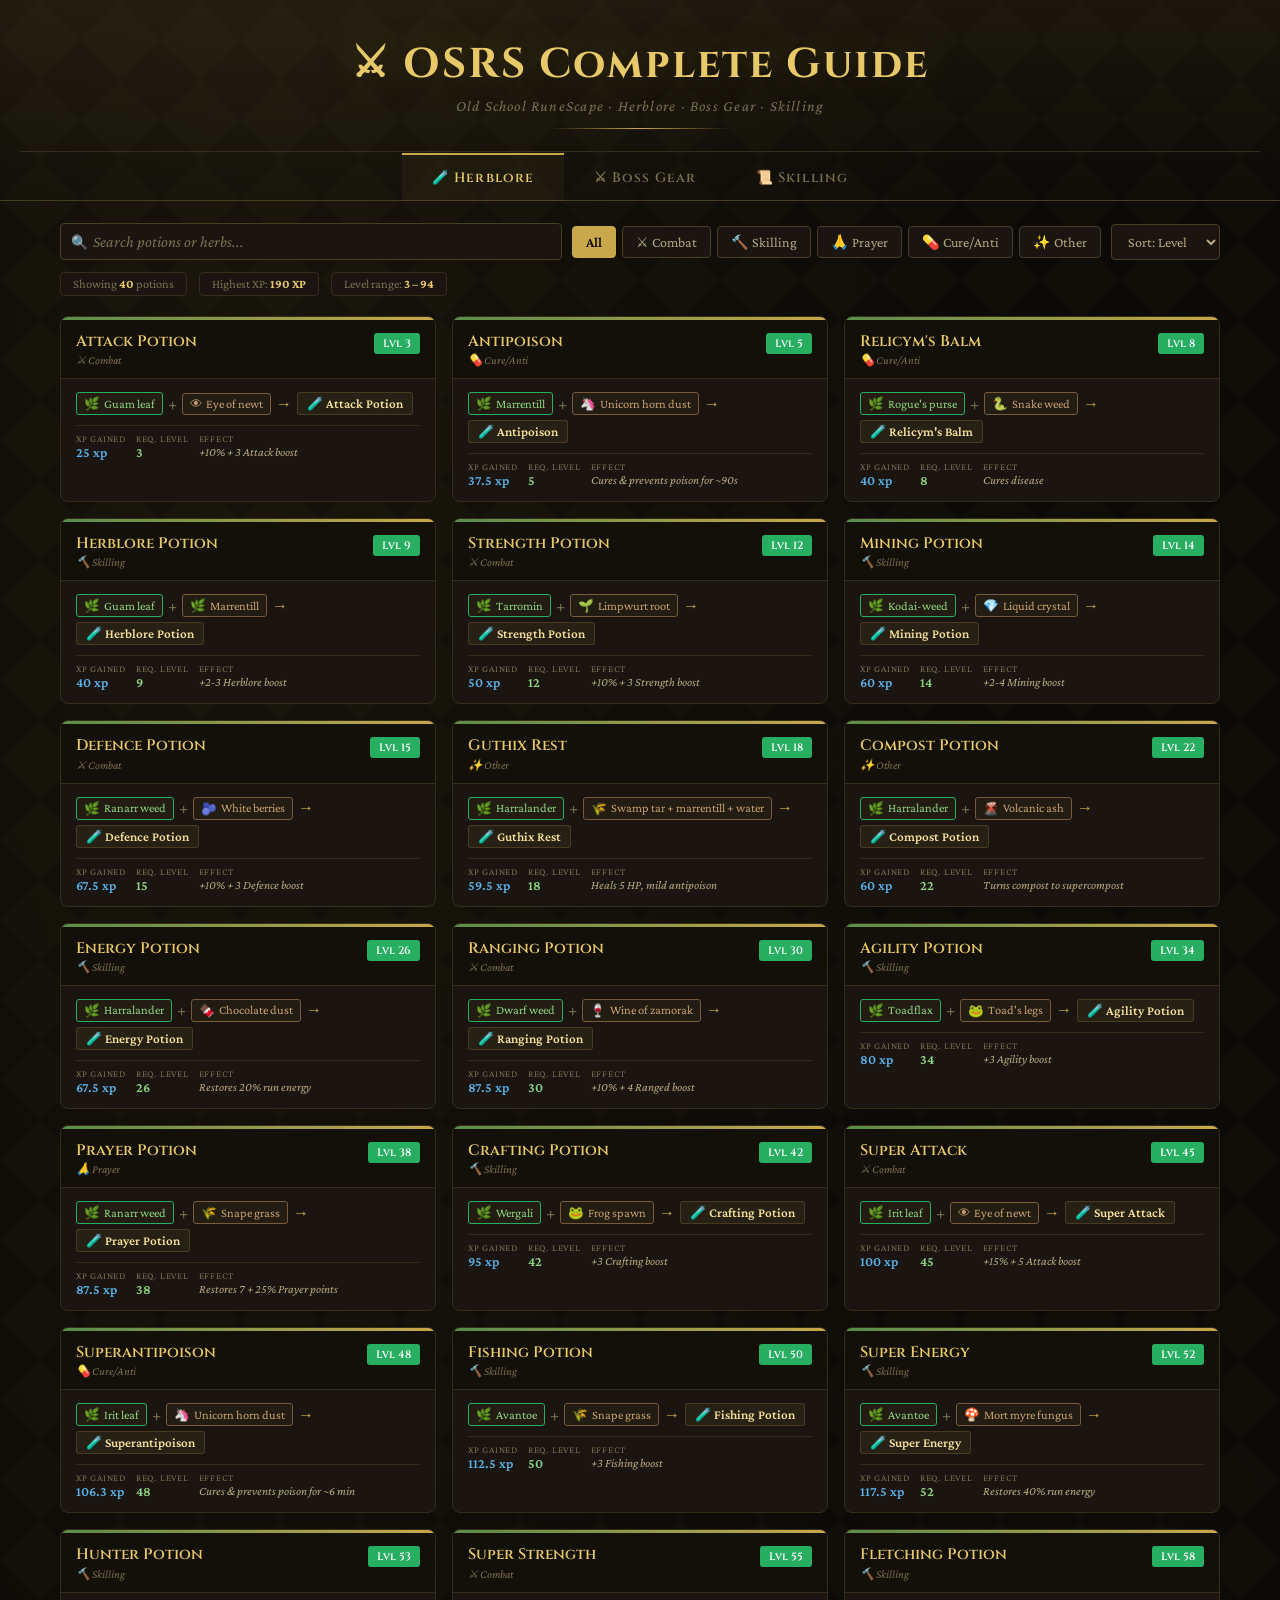
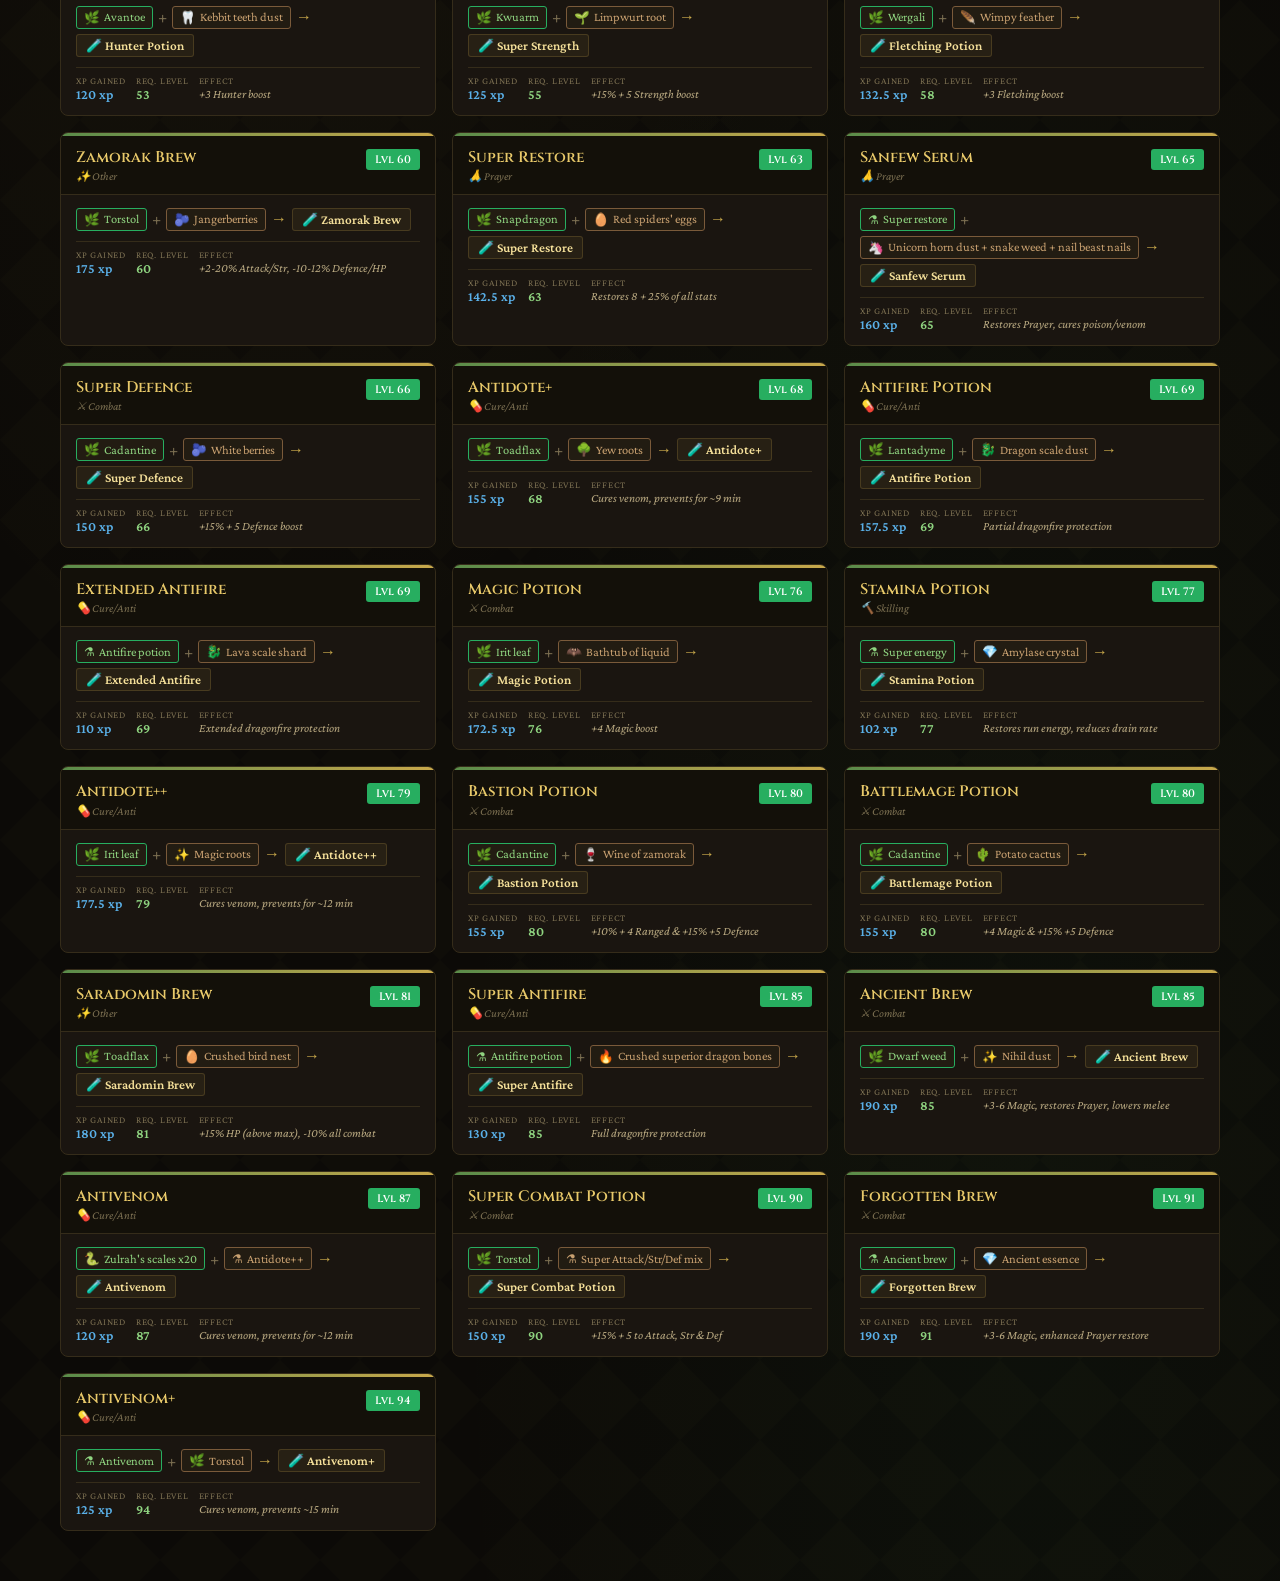
==== index.html @ 9acb6260 "Rename osrs-complete-guide.html to index.html" ====
<!DOCTYPE html>
<html lang="en">
<head>
<meta charset="UTF-8">
<meta name="viewport" content="width=device-width, initial-scale=1.0">
<title>OSRS Complete Guide</title>
<link href="https://fonts.googleapis.com/css2?family=Cinzel:wght@400;600;700&family=Crimson+Pro:ital,wght@0,300;0,400;0,600;1,400&display=swap" rel="stylesheet">
<style>
* { margin: 0; padding: 0; box-sizing: border-box; }

:root {
  --bg: #0c0a07;
  --bg2: #131009;
  --surface: #1a1510;
  --surface2: #221c12;
  --border: #352c1a;
  --border2: #4a3e22;
  --gold: #c8a84b;
  --gold2: #e8c96a;
  --gold3: #f5e09a;
  --text: #e8dfc8;
  --text2: #b8a880;
  --text3: #7a6e50;
  --green: #27ae60;
  --green2: #50d080;
  --green3: #8fd480;
  --blue: #2980b9;
  --blue2: #5ab0e8;
  --orange: #e67e22;
  --orange2: #f0a050;
  --red: #c0392b;
  --red2: #e05040;
  --purple: #8e44ad;
  --purple2: #b070d0;
  --teal: #1abc9c;
  --teal2: #4ae0b8;
  --prayer: #f39c12;
  --prayer2: #f8c84a;
  --melee: #c0392b;
  --melee2: #e05040;
  --range: #27ae60;
  --range2: #50d080;
  --magic: #2980b9;
  --magic2: #5ab0e8;
  --herb-color: #5a8c4a;
  --secondary-color: #7a5a3a;
}

body {
  background: var(--bg);
  color: var(--text);
  font-family: 'Crimson Pro', Georgia, serif;
  min-height: 100vh;
  background-image:
    radial-gradient(ellipse at 20% 10%, rgba(200,168,75,0.06) 0%, transparent 50%),
    radial-gradient(ellipse at 80% 90%, rgba(39,174,96,0.04) 0%, transparent 40%),
    url("data:image/svg+xml,%3Csvg width='80' height='80' viewBox='0 0 80 80' xmlns='http://www.w3.org/2000/svg'%3E%3Cg fill='%23c8a84b' fill-opacity='0.015'%3E%3Cpath d='M40 0L0 40 40 80 80 40z'/%3E%3C/g%3E%3C/svg%3E");
}

/* ── HEADER ── */
.site-header {
  text-align: center;
  padding: 36px 20px 0;
  background: linear-gradient(180deg, rgba(200,168,75,0.08) 0%, transparent 100%);
  border-bottom: 1px solid var(--border2);
}

.site-title {
  font-family: 'Cinzel', serif;
  font-size: 2.6rem;
  font-weight: 700;
  color: var(--gold2);
  letter-spacing: 0.05em;
  text-shadow: 0 0 40px rgba(200,168,75,0.25);
}

.site-sub {
  font-style: italic;
  color: var(--text3);
  font-size: 0.95rem;
  margin-top: 5px;
  letter-spacing: 0.08em;
}

.site-rule {
  width: 180px;
  height: 1px;
  background: linear-gradient(90deg, transparent, var(--gold), transparent);
  margin: 14px auto 0;
}

/* ── TABS ── */
.tab-bar {
  display: flex;
  justify-content: center;
  gap: 0;
  margin-top: 22px;
  border-top: 1px solid var(--border);
}

.tab-btn {
  padding: 14px 30px;
  border: none;
  background: transparent;
  color: var(--text3);
  font-family: 'Cinzel', serif;
  font-size: 0.85rem;
  font-weight: 600;
  letter-spacing: 0.08em;
  cursor: pointer;
  transition: all 0.2s;
  border-top: 2px solid transparent;
  position: relative;
  top: 1px;
}

.tab-btn:hover { color: var(--gold2); }

.tab-btn.active {
  color: var(--gold2);
  border-top: 2px solid var(--gold);
  background: rgba(200,168,75,0.05);
}

/* ── PANELS ── */
.panel { display: none; }
.panel.active { display: block; }

/* ── SHARED CONTROLS ── */
.controls {
  max-width: 1200px;
  margin: 22px auto 0;
  padding: 0 20px;
  display: flex;
  flex-wrap: wrap;
  gap: 10px;
  align-items: center;
}

.search-wrap { flex: 1; min-width: 200px; position: relative; }
.search-icon { position: absolute; left: 11px; top: 50%; transform: translateY(-50%); color: var(--text3); font-size: 0.85rem; pointer-events: none; }

.search-input {
  width: 100%;
  background: var(--surface);
  border: 1px solid var(--border2);
  border-radius: 4px;
  color: var(--text);
  font-family: 'Crimson Pro', serif;
  font-size: 1rem;
  padding: 9px 12px 9px 32px;
  outline: none;
  transition: border-color 0.2s;
}
.search-input:focus { border-color: var(--gold); }
.search-input::placeholder { color: var(--text3); font-style: italic; }

.filter-group { display: flex; gap: 6px; flex-wrap: wrap; }

.filter-btn {
  padding: 7px 13px;
  border: 1px solid var(--border2);
  border-radius: 4px;
  background: var(--surface);
  color: var(--text2);
  font-family: 'Crimson Pro', serif;
  font-size: 0.88rem;
  cursor: pointer;
  transition: all 0.15s;
  white-space: nowrap;
}
.filter-btn:hover { border-color: var(--gold); color: var(--gold); }
.filter-btn.active { background: var(--gold); border-color: var(--gold); color: var(--bg); font-weight: 600; }

.sort-select {
  background: var(--surface);
  border: 1px solid var(--border2);
  border-radius: 4px;
  color: var(--text2);
  font-family: 'Crimson Pro', serif;
  font-size: 0.88rem;
  padding: 8px 12px;
  outline: none;
  cursor: pointer;
}
.sort-select:focus { border-color: var(--gold); }

/* ── STATS BAR ── */
.stats-bar {
  max-width: 1200px;
  margin: 12px auto 0;
  padding: 0 20px;
  display: flex;
  gap: 12px;
  flex-wrap: wrap;
}
.stat-pill {
  background: var(--surface);
  border: 1px solid var(--border);
  border-radius: 4px;
  padding: 4px 12px;
  font-size: 0.78rem;
  color: var(--text3);
}
.stat-pill strong { color: var(--gold2); }

/* ── GRID ── */
.grid {
  max-width: 1200px;
  margin: 20px auto 50px;
  padding: 0 20px;
  display: grid;
  grid-template-columns: repeat(auto-fill, minmax(320px, 1fr));
  gap: 16px;
}

.card {
  background: var(--surface);
  border: 1px solid var(--border);
  border-radius: 8px;
  overflow: hidden;
  transition: all 0.2s;
  animation: fadeUp 0.22s ease both;
}
.card:hover { border-color: var(--border2); transform: translateY(-3px); box-shadow: 0 10px 30px rgba(0,0,0,0.5); }

@keyframes fadeUp {
  from { opacity: 0; transform: translateY(10px); }
  to { opacity: 1; transform: translateY(0); }
}

.card-header {
  display: flex;
  justify-content: space-between;
  align-items: flex-start;
  padding: 13px 15px 11px;
  border-bottom: 1px solid var(--border);
  background: var(--bg2);
  gap: 10px;
}

.card-icon { font-size: 1.8rem; flex-shrink: 0; }
.card-title-wrap { flex: 1; }
.card-name {
  font-family: 'Cinzel', serif;
  font-size: 0.95rem;
  font-weight: 600;
  color: var(--gold2);
  line-height: 1.2;
}
.card-sub { font-size: 0.72rem; color: var(--text3); font-style: italic; margin-top: 2px; }
.card-body { padding: 13px 15px; display: flex; flex-direction: column; gap: 10px; }

.tips-section {
  background: rgba(200,168,75,0.05);
  border: 1px solid rgba(200,168,75,0.12);
  border-radius: 4px;
  padding: 9px 11px;
}
.tips-label { font-size: 0.6rem; color: var(--gold); text-transform: uppercase; letter-spacing: 0.1em; margin-bottom: 4px; }
.tips-text { font-size: 0.77rem; color: var(--text2); line-height: 1.55; font-style: italic; }

.no-results {
  grid-column: 1/-1;
  text-align: center;
  padding: 60px;
  color: var(--text3);
  font-style: italic;
  font-size: 1.1rem;
}

/* ── HERBLORE SPECIFIC ── */
.card-accent-top {
  height: 3px;
  background: linear-gradient(90deg, var(--herb-color), var(--gold));
}
.ingredients { display: flex; flex-wrap: wrap; gap: 5px; align-items: center; }
.ingredient {
  display: flex;
  align-items: center;
  gap: 4px;
  background: var(--surface2);
  border: 1px solid var(--border);
  border-radius: 3px;
  padding: 3px 7px;
  font-size: 0.78rem;
  color: var(--text2);
}
.ingredient.herb { border-color: var(--green); color: var(--green3); }
.ingredient.secondary { border-color: var(--secondary-color); color: #c8a070; }
.plus { color: var(--text3); font-size: 1.1rem; }
.arrow { color: var(--gold); font-size: 1rem; }
.result {
  display: flex;
  align-items: center;
  gap: 4px;
  background: rgba(200,168,75,0.08);
  border: 1px solid rgba(200,168,75,0.2);
  border-radius: 3px;
  padding: 3px 9px;
  font-size: 0.82rem;
  color: var(--gold3);
  font-weight: 600;
}
.level-badge {
  background: var(--green);
  color: #fff;
  font-family: 'Cinzel', serif;
  font-size: 0.68rem;
  font-weight: 600;
  padding: 3px 9px;
  border-radius: 3px;
  white-space: nowrap;
  flex-shrink: 0;
}
.card-stats { display: flex; gap: 10px; flex-wrap: wrap; padding-top: 7px; border-top: 1px solid var(--border); }
.stat { display: flex; flex-direction: column; gap: 1px; }
.stat-label { font-size: 0.6rem; color: var(--text3); text-transform: uppercase; letter-spacing: 0.08em; }
.stat-value { font-size: 0.86rem; font-weight: 600; }
.stat-value.xp { color: var(--blue2); }
.stat-value.level { color: var(--green3); }
.stat-value.effect { color: var(--text2); font-size: 0.76rem; font-weight: 400; font-style: italic; }

/* ── BOSS SPECIFIC ── */
.card-accent { height: 3px; }
.accent-melee { background: linear-gradient(90deg, var(--melee), var(--melee2)); }
.accent-range  { background: linear-gradient(90deg, var(--range), var(--range2)); }
.accent-magic  { background: linear-gradient(90deg, var(--magic), var(--magic2)); }
.accent-multi  { background: linear-gradient(90deg, var(--melee), var(--range), var(--magic)); }

.diff-badge {
  font-family: 'Cinzel', serif;
  font-size: 0.6rem;
  font-weight: 600;
  padding: 3px 7px;
  border-radius: 3px;
  white-space: nowrap;
  flex-shrink: 0;
  letter-spacing: 0.04em;
}
.diff-easy     { background: rgba(39,174,96,0.2);   color: var(--range2);   border: 1px solid rgba(39,174,96,0.3); }
.diff-medium   { background: rgba(243,156,18,0.2);  color: var(--prayer2);  border: 1px solid rgba(243,156,18,0.3); }
.diff-hard     { background: rgba(192,57,43,0.2);   color: var(--melee2);   border: 1px solid rgba(192,57,43,0.3); }
.diff-endgame  { background: rgba(155,89,182,0.2);  color: #c39bd3;         border: 1px solid rgba(155,89,182,0.3); }

.style-row { display: flex; gap: 5px; flex-wrap: wrap; }
.style-tag {
  font-size: 0.67rem;
  padding: 2px 7px;
  border-radius: 3px;
  font-weight: 600;
  letter-spacing: 0.04em;
  border: 1px solid;
}
.tag-melee  { background: rgba(192,57,43,0.15);  color: var(--melee2);  border-color: rgba(192,57,43,0.25); }
.tag-range  { background: rgba(39,174,96,0.15);  color: var(--range2);  border-color: rgba(39,174,96,0.25); }
.tag-magic  { background: rgba(41,128,185,0.15); color: var(--magic2);  border-color: rgba(41,128,185,0.25); }
.tag-prayer { background: rgba(243,156,18,0.15); color: var(--prayer2); border-color: rgba(243,156,18,0.25); }

.info-row { display: flex; gap: 7px; flex-wrap: wrap; }
.info-chip {
  font-size: 0.72rem;
  padding: 3px 9px;
  background: var(--surface2);
  border: 1px solid var(--border);
  border-radius: 3px;
  color: var(--text2);
}
.info-chip span { color: var(--gold2); font-weight: 600; }

.gear-section { display: flex; flex-direction: column; gap: 5px; }
.gear-label { font-size: 0.6rem; color: var(--text3); text-transform: uppercase; letter-spacing: 0.12em; padding-bottom: 4px; border-bottom: 1px solid var(--border); }
.tier-header { font-size: 0.64rem; color: var(--text3); font-style: italic; margin-top: 4px; }
.gear-list { display: flex; flex-wrap: wrap; gap: 4px; margin-top: 2px; }
.gear-item {
  background: var(--surface2);
  border: 1px solid var(--border);
  border-radius: 3px;
  padding: 2px 7px;
  font-size: 0.73rem;
  color: var(--text2);
  white-space: nowrap;
}
.gear-item.bis    { border-color: var(--gold);  color: var(--gold3); }
.gear-item.special { border-color: var(--melee); color: var(--melee2); }

/* ── SKILLING SPECIFIC ── */
.accent-combat    { background: linear-gradient(90deg, #c0392b, #e05040); }
.accent-gathering { background: linear-gradient(90deg, #27ae60, #50d080); }
.accent-artisan   { background: linear-gradient(90deg, #e67e22, #f0a050); }
.accent-support   { background: linear-gradient(90deg, #2980b9, #5ab0e8); }

.max-xp-badge {
  font-family: 'Cinzel', serif;
  font-size: 0.6rem;
  font-weight: 600;
  padding: 3px 7px;
  border-radius: 3px;
  white-space: nowrap;
  flex-shrink: 0;
  background: rgba(41,128,185,0.2);
  color: var(--blue2);
  border: 1px solid rgba(41,128,185,0.3);
}

.tag {
  font-size: 0.66rem;
  padding: 2px 7px;
  border-radius: 3px;
  font-weight: 600;
  letter-spacing: 0.04em;
  border: 1px solid;
}
.tag-row { display: flex; gap: 5px; flex-wrap: wrap; }
.tag-profit   { background: rgba(39,174,96,0.15);  color: var(--green2);   border-color: rgba(39,174,96,0.3); }
.tag-afk      { background: rgba(90,176,232,0.15); color: var(--blue2);    border-color: rgba(90,176,232,0.3); }
.tag-fast     { background: rgba(230,126,34,0.15); color: var(--orange2);  border-color: rgba(230,126,34,0.3); }
.tag-expensive{ background: rgba(192,57,43,0.15);  color: var(--red2);     border-color: rgba(192,57,43,0.3); }
.tag-f2p      { background: rgba(200,168,75,0.15); color: var(--gold2);    border-color: rgba(200,168,75,0.3); }
.tag-tick     { background: rgba(26,188,156,0.15); color: var(--teal2);    border-color: rgba(26,188,156,0.3); }

.methods-label { font-size: 0.6rem; color: var(--text3); text-transform: uppercase; letter-spacing: 0.12em; padding-bottom: 4px; border-bottom: 1px solid var(--border); margin-bottom: 2px; }

.method-row {
  padding: 7px 9px;
  background: var(--surface2);
  border: 1px solid var(--border);
  border-radius: 4px;
  margin-top: 4px;
}
.method-top { display: flex; justify-content: space-between; align-items: center; gap: 6px; margin-bottom: 3px; }
.method-name { font-size: 0.82rem; font-weight: 600; color: var(--text); flex: 1; }
.method-xp {
  font-size: 0.7rem;
  color: var(--blue2);
  font-weight: 600;
  background: rgba(41,128,185,0.1);
  border: 1px solid rgba(41,128,185,0.2);
  border-radius: 3px;
  padding: 1px 5px;
  white-space: nowrap;
}
.method-level {
  font-size: 0.67rem;
  color: var(--green2);
  background: rgba(39,174,96,0.1);
  border: 1px solid rgba(39,174,96,0.2);
  border-radius: 3px;
  padding: 1px 5px;
  white-space: nowrap;
  font-weight: 600;
}
.method-desc { font-size: 0.74rem; color: var(--text2); font-style: italic; line-height: 1.45; }

.req-list { display: flex; flex-wrap: wrap; gap: 4px; }
.req-item {
  background: var(--surface2);
  border: 1px solid var(--border);
  border-radius: 3px;
  padding: 2px 7px;
  font-size: 0.72rem;
  color: var(--text2);
}

/* ── SCROLLBAR ── */
::-webkit-scrollbar { width: 6px; }
::-webkit-scrollbar-track { background: var(--bg); }
::-webkit-scrollbar-thumb { background: var(--border2); border-radius: 3px; }
</style>
</head>
<body>

<!-- SITE HEADER -->
<div class="site-header">
  <div class="site-title">⚔ OSRS Complete Guide</div>
  <div class="site-sub">Old School RuneScape · Herblore · Boss Gear · Skilling</div>
  <div class="site-rule"></div>

  <!-- TABS -->
  <div class="tab-bar">
    <button class="tab-btn active" onclick="switchTab('herblore',this)">🧪 Herblore</button>
    <button class="tab-btn" onclick="switchTab('bosses',this)">⚔ Boss Gear</button>
    <button class="tab-btn" onclick="switchTab('skilling',this)">📜 Skilling</button>
  </div>
</div>

<!-- ═══════════════════════════════════════════════
     HERBLORE PANEL
═══════════════════════════════════════════════ -->
<div id="panel-herblore" class="panel active">
  <div class="controls">
    <div class="search-wrap">
      <span class="search-icon">🔍</span>
      <input class="search-input" id="h-search" placeholder="Search potions or herbs..." oninput="renderHerblore()">
    </div>
    <div class="filter-group" id="h-filters">
      <button class="filter-btn active" onclick="hSetFilter('all',this)">All</button>
      <button class="filter-btn" onclick="hSetFilter('combat',this)">⚔ Combat</button>
      <button class="filter-btn" onclick="hSetFilter('skilling',this)">🔨 Skilling</button>
      <button class="filter-btn" onclick="hSetFilter('prayer',this)">🙏 Prayer</button>
      <button class="filter-btn" onclick="hSetFilter('cure',this)">💊 Cure/Anti</button>
      <button class="filter-btn" onclick="hSetFilter('other',this)">✨ Other</button>
    </div>
    <select class="sort-select" id="h-sort" onchange="renderHerblore()">
      <option value="level">Sort: Level</option>
      <option value="xp">Sort: XP</option>
      <option value="name">Sort: Name</option>
    </select>
  </div>
  <div class="stats-bar">
    <div class="stat-pill">Showing <strong id="h-count">0</strong> potions</div>
    <div class="stat-pill">Highest XP: <strong id="h-maxXp">-</strong></div>
    <div class="stat-pill">Level range: <strong id="h-range">-</strong></div>
  </div>
  <div class="grid" id="h-grid"></div>
</div>

<!-- ═══════════════════════════════════════════════
     BOSS GEAR PANEL
═══════════════════════════════════════════════ -->
<div id="panel-bosses" class="panel">
  <div class="controls">
    <div class="search-wrap">
      <span class="search-icon">🔍</span>
      <input class="search-input" id="b-search" placeholder="Search boss, gear, or location..." oninput="renderBosses()">
    </div>
    <div class="filter-group">
      <button class="filter-btn active" onclick="bSetFilter('all',this)">All</button>
      <button class="filter-btn" onclick="bSetFilter('easy',this)">🟢 Beginner</button>
      <button class="filter-btn" onclick="bSetFilter('medium',this)">🟡 Mid-Game</button>
      <button class="filter-btn" onclick="bSetFilter('hard',this)">🔴 Hard</button>
      <button class="filter-btn" onclick="bSetFilter('endgame',this)">💀 Endgame</button>
      <button class="filter-btn" onclick="bSetFilter('melee',this)">⚔ Melee</button>
      <button class="filter-btn" onclick="bSetFilter('range',this)">🏹 Ranged</button>
      <button class="filter-btn" onclick="bSetFilter('magic',this)">🔮 Magic</button>
      <button class="filter-btn" onclick="bSetFilter('money',this)">💰 Money</button>
    </div>
  </div>
  <div class="stats-bar">
    <div class="stat-pill">Showing <strong id="b-count">0</strong> bosses</div>
  </div>
  <div class="grid" id="b-grid"></div>
</div>

<!-- ═══════════════════════════════════════════════
     SKILLING PANEL
═══════════════════════════════════════════════ -->
<div id="panel-skilling" class="panel">
  <div class="controls">
    <div class="search-wrap">
      <span class="search-icon">🔍</span>
      <input class="search-input" id="s-search" placeholder="Search skill, method, or item..." oninput="renderSkilling()">
    </div>
    <div class="filter-group">
      <button class="filter-btn active" onclick="sSetFilter('all',this)">All</button>
      <button class="filter-btn" onclick="sSetFilter('combat',this)">⚔ Combat</button>
      <button class="filter-btn" onclick="sSetFilter('gathering',this)">⛏ Gathering</button>
      <button class="filter-btn" onclick="sSetFilter('artisan',this)">🔨 Artisan</button>
      <button class="filter-btn" onclick="sSetFilter('support',this)">✨ Support</button>
      <button class="filter-btn" onclick="sSetFilter('profit',this)">💰 Profit</button>
      <button class="filter-btn" onclick="sSetFilter('afk',this)">😴 AFK</button>
      <button class="filter-btn" onclick="sSetFilter('f2p',this)">🆓 F2P</button>
    </div>
  </div>
  <div class="stats-bar">
    <div class="stat-pill">Showing <strong id="s-count">0</strong> skills</div>
    <div class="stat-pill">23 skills · Members & F2P covered</div>
  </div>
  <div class="grid" id="s-grid"></div>
</div>

<script>
/* ═══════════════════════════
   TAB SWITCHING
═══════════════════════════ */
function switchTab(name, btn) {
  document.querySelectorAll('.panel').forEach(p => p.classList.remove('active'));
  document.querySelectorAll('.tab-btn').forEach(b => b.classList.remove('active'));
  document.getElementById('panel-' + name).classList.add('active');
  btn.classList.add('active');
}

/* ═══════════════════════════
   HERBLORE DATA + RENDER
═══════════════════════════ */
const POTIONS = [
  { name:"Attack Potion", level:3, xp:25, herb:"Guam leaf", secondary:"Eye of newt", effect:"+10% + 3 Attack boost", type:"combat", herbEmoji:"🌿", secEmoji:"👁" },
  { name:"Strength Potion", level:12, xp:50, herb:"Tarromin", secondary:"Limpwurt root", effect:"+10% + 3 Strength boost", type:"combat", herbEmoji:"🌿", secEmoji:"🌱" },
  { name:"Defence Potion", level:15, xp:67.5, herb:"Ranarr weed", secondary:"White berries", effect:"+10% + 3 Defence boost", type:"combat", herbEmoji:"🌿", secEmoji:"🫐" },
  { name:"Ranging Potion", level:30, xp:87.5, herb:"Dwarf weed", secondary:"Wine of zamorak", effect:"+10% + 4 Ranged boost", type:"combat", herbEmoji:"🌿", secEmoji:"🍷" },
  { name:"Magic Potion", level:76, xp:172.5, herb:"Irit leaf", secondary:"Bathtub of liquid", effect:"+4 Magic boost", type:"combat", herbEmoji:"🌿", secEmoji:"🦇" },
  { name:"Super Attack", level:45, xp:100, herb:"Irit leaf", secondary:"Eye of newt", effect:"+15% + 5 Attack boost", type:"combat", herbEmoji:"🌿", secEmoji:"👁" },
  { name:"Super Strength", level:55, xp:125, herb:"Kwuarm", secondary:"Limpwurt root", effect:"+15% + 5 Strength boost", type:"combat", herbEmoji:"🌿", secEmoji:"🌱" },
  { name:"Super Defence", level:66, xp:150, herb:"Cadantine", secondary:"White berries", effect:"+15% + 5 Defence boost", type:"combat", herbEmoji:"🌿", secEmoji:"🫐" },
  { name:"Super Combat Potion", level:90, xp:150, herb:"Torstol", secondary:"Super Attack/Str/Def mix", effect:"+15% + 5 to Attack, Str & Def", type:"combat", herbEmoji:"🌿", secEmoji:"⚗" },
  { name:"Bastion Potion", level:80, xp:155, herb:"Cadantine", secondary:"Wine of zamorak", effect:"+10% + 4 Ranged & +15% +5 Defence", type:"combat", herbEmoji:"🌿", secEmoji:"🍷" },
  { name:"Battlemage Potion", level:80, xp:155, herb:"Cadantine", secondary:"Potato cactus", effect:"+4 Magic & +15% +5 Defence", type:"combat", herbEmoji:"🌿", secEmoji:"🌵" },
  { name:"Prayer Potion", level:38, xp:87.5, herb:"Ranarr weed", secondary:"Snape grass", effect:"Restores 7 + 25% Prayer points", type:"prayer", herbEmoji:"🌿", secEmoji:"🌾" },
  { name:"Super Restore", level:63, xp:142.5, herb:"Snapdragon", secondary:"Red spiders' eggs", effect:"Restores 8 + 25% of all stats", type:"prayer", herbEmoji:"🌿", secEmoji:"🥚" },
  { name:"Sanfew Serum", level:65, xp:160, herb:"Super restore", secondary:"Unicorn horn dust + snake weed + nail beast nails", effect:"Restores Prayer, cures poison/venom", type:"prayer", herbEmoji:"⚗", secEmoji:"🦄" },
  { name:"Fishing Potion", level:50, xp:112.5, herb:"Avantoe", secondary:"Snape grass", effect:"+3 Fishing boost", type:"skilling", herbEmoji:"🌿", secEmoji:"🌾" },
  { name:"Hunter Potion", level:53, xp:120, herb:"Avantoe", secondary:"Kebbit teeth dust", effect:"+3 Hunter boost", type:"skilling", herbEmoji:"🌿", secEmoji:"🦷" },
  { name:"Agility Potion", level:34, xp:80, herb:"Toadflax", secondary:"Toad's legs", effect:"+3 Agility boost", type:"skilling", herbEmoji:"🌿", secEmoji:"🐸" },
  { name:"Stamina Potion", level:77, xp:102, herb:"Super energy", secondary:"Amylase crystal", effect:"Restores run energy, reduces drain rate", type:"skilling", herbEmoji:"⚗", secEmoji:"💎" },
  { name:"Super Energy", level:52, xp:117.5, herb:"Avantoe", secondary:"Mort myre fungus", effect:"Restores 40% run energy", type:"skilling", herbEmoji:"🌿", secEmoji:"🍄" },
  { name:"Energy Potion", level:26, xp:67.5, herb:"Harralander", secondary:"Chocolate dust", effect:"Restores 20% run energy", type:"skilling", herbEmoji:"🌿", secEmoji:"🍫" },
  { name:"Fletching Potion", level:58, xp:132.5, herb:"Wergali", secondary:"Wimpy feather", effect:"+3 Fletching boost", type:"skilling", herbEmoji:"🌿", secEmoji:"🪶" },
  { name:"Crafting Potion", level:42, xp:95, herb:"Wergali", secondary:"Frog spawn", effect:"+3 Crafting boost", type:"skilling", herbEmoji:"🌿", secEmoji:"🐸" },
  { name:"Herblore Potion", level:9, xp:40, herb:"Guam leaf", secondary:"Marrentill", effect:"+2-3 Herblore boost", type:"skilling", herbEmoji:"🌿", secEmoji:"🌿" },
  { name:"Mining Potion", level:14, xp:60, herb:"Kodai-weed", secondary:"Liquid crystal", effect:"+2-4 Mining boost", type:"skilling", herbEmoji:"🌿", secEmoji:"💎" },
  { name:"Antipoison", level:5, xp:37.5, herb:"Marrentill", secondary:"Unicorn horn dust", effect:"Cures & prevents poison for ~90s", type:"cure", herbEmoji:"🌿", secEmoji:"🦄" },
  { name:"Superantipoison", level:48, xp:106.3, herb:"Irit leaf", secondary:"Unicorn horn dust", effect:"Cures & prevents poison for ~6 min", type:"cure", herbEmoji:"🌿", secEmoji:"🦄" },
  { name:"Antidote+", level:68, xp:155, herb:"Toadflax", secondary:"Yew roots", effect:"Cures venom, prevents for ~9 min", type:"cure", herbEmoji:"🌿", secEmoji:"🌳" },
  { name:"Antidote++", level:79, xp:177.5, herb:"Irit leaf", secondary:"Magic roots", effect:"Cures venom, prevents for ~12 min", type:"cure", herbEmoji:"🌿", secEmoji:"✨" },
  { name:"Antifire Potion", level:69, xp:157.5, herb:"Lantadyme", secondary:"Dragon scale dust", effect:"Partial dragonfire protection", type:"cure", herbEmoji:"🌿", secEmoji:"🐉" },
  { name:"Extended Antifire", level:69, xp:110, herb:"Antifire potion", secondary:"Lava scale shard", effect:"Extended dragonfire protection", type:"cure", herbEmoji:"⚗", secEmoji:"🐉" },
  { name:"Super Antifire", level:85, xp:130, herb:"Antifire potion", secondary:"Crushed superior dragon bones", effect:"Full dragonfire protection", type:"cure", herbEmoji:"⚗", secEmoji:"🔥" },
  { name:"Antivenom", level:87, xp:120, herb:"Zulrah's scales x20", secondary:"Antidote++", effect:"Cures venom, prevents for ~12 min", type:"cure", herbEmoji:"🐍", secEmoji:"⚗" },
  { name:"Antivenom+", level:94, xp:125, herb:"Antivenom", secondary:"Torstol", effect:"Cures venom, prevents ~15 min", type:"cure", herbEmoji:"⚗", secEmoji:"🌿" },
  { name:"Relicym's Balm", level:8, xp:40, herb:"Rogue's purse", secondary:"Snake weed", effect:"Cures disease", type:"cure", herbEmoji:"🌿", secEmoji:"🐍" },
  { name:"Zamorak Brew", level:60, xp:175, herb:"Torstol", secondary:"Jangerberries", effect:"+2-20% Attack/Str, -10-12% Defence/HP", type:"other", herbEmoji:"🌿", secEmoji:"🫐" },
  { name:"Saradomin Brew", level:81, xp:180, herb:"Toadflax", secondary:"Crushed bird nest", effect:"+15% HP (above max), -10% all combat", type:"other", herbEmoji:"🌿", secEmoji:"🥚" },
  { name:"Guthix Rest", level:18, xp:59.5, herb:"Harralander", secondary:"Swamp tar + marrentill + water", effect:"Heals 5 HP, mild antipoison", type:"other", herbEmoji:"🌿", secEmoji:"🌾" },
  { name:"Compost Potion", level:22, xp:60, herb:"Harralander", secondary:"Volcanic ash", effect:"Turns compost to supercompost", type:"other", herbEmoji:"🌿", secEmoji:"🌋" },
  { name:"Ancient Brew", level:85, xp:190, herb:"Dwarf weed", secondary:"Nihil dust", effect:"+3-6 Magic, restores Prayer, lowers melee", type:"combat", herbEmoji:"🌿", secEmoji:"✨" },
  { name:"Forgotten Brew", level:91, xp:190, herb:"Ancient brew", secondary:"Ancient essence", effect:"+3-6 Magic, enhanced Prayer restore", type:"combat", herbEmoji:"⚗", secEmoji:"💎" },
];

let hFilter = 'all';
function hSetFilter(t, btn) {
  hFilter = t;
  document.querySelectorAll('#panel-herblore .filter-btn').forEach(b => b.classList.remove('active'));
  btn.classList.add('active');
  renderHerblore();
}
function renderHerblore() {
  const q = document.getElementById('h-search').value.toLowerCase();
  const sort = document.getElementById('h-sort').value;
  let list = POTIONS.filter(p => {
    const mf = hFilter === 'all' || p.type === hFilter;
    const ms = !q || (p.name+p.herb+p.secondary+p.effect).toLowerCase().includes(q);
    return mf && ms;
  });
  list.sort((a,b) => sort==='level' ? a.level-b.level : sort==='xp' ? b.xp-a.xp : a.name.localeCompare(b.name));
  document.getElementById('h-count').textContent = list.length;
  if (list.length) {
    document.getElementById('h-maxXp').textContent = Math.max(...list.map(p=>p.xp)) + ' XP';
    const lvls = list.map(p=>p.level);
    document.getElementById('h-range').textContent = Math.min(...lvls) + ' – ' + Math.max(...lvls);
  }
  const typeMap = { combat:'⚔ Combat', skilling:'🔨 Skilling', prayer:'🙏 Prayer', cure:'💊 Cure/Anti', other:'✨ Other' };
  document.getElementById('h-grid').innerHTML = list.length ? list.map((p,i) => `
    <div class="card" style="animation-delay:${Math.min(i*0.03,0.4)}s">
      <div class="card-accent-top"></div>
      <div class="card-header">
        <div>
          <div class="card-name">${p.name}</div>
          <div class="card-sub">${typeMap[p.type]||p.type}</div>
        </div>
        <div class="level-badge">Lvl ${p.level}</div>
      </div>
      <div class="card-body">
        <div class="ingredients">
          <div class="ingredient herb"><span>${p.herbEmoji}</span> ${p.herb}</div>
          <span class="plus">+</span>
          <div class="ingredient secondary"><span>${p.secEmoji}</span> ${p.secondary}</div>
          <span class="arrow">→</span>
          <div class="result">🧪 ${p.name}</div>
        </div>
        <div class="card-stats">
          <div class="stat"><span class="stat-label">XP gained</span><span class="stat-value xp">${p.xp} xp</span></div>
          <div class="stat"><span class="stat-label">Req. level</span><span class="stat-value level">${p.level}</span></div>
          <div class="stat"><span class="stat-label">Effect</span><span class="stat-value effect">${p.effect}</span></div>
        </div>
      </div>
    </div>`).join('') : '<div class="no-results">No potions found.</div>';
}

/* ═══════════════════════════
   BOSS DATA + RENDER
═══════════════════════════ */
const BOSSES = [
  { name:"Giant Mole", icon:"🦔", location:"Falador Mole Lair", difficulty:"easy", styles:["melee","range"], moneyMaker:false, accentStyle:"melee", combatReq:"60+ Melee", prayerRec:"Protect from Melee", tips:"Bring a spade and a light source. Use a falconer's glove or orb to track her when she burrows. Cannon is great here. She burrows frequently so stay mobile.", gear:{ budget:{label:"Budget / Entry",items:["Rune Scimitar / Dragon Dagger","Fighter Torso / Rune Platebody","Rune Platelegs","Helm of Neitiznot","Amulet of Glory","Barrows Gloves","Dragon Boots","Berserker Ring"]}, recommended:{label:"Recommended",items:["Abyssal Whip","Bandos Chestplate","Bandos Tassets","Neitiznot Helm","Amulet of Fury","Barrows Gloves","Dragon Boots","Berserker Ring (i)"]}, special:{label:"Special Attack",items:["Dragon Dagger (p++)","BGS"]} }},
  { name:"Barrows", icon:"⚰️", location:"Barrows, Morytania", difficulty:"easy", styles:["magic","range"], moneyMaker:false, accentStyle:"multi", combatReq:"70+ Magic/Range", prayerRec:"Protect from relevant brother", tips:"Use Iban's Blast or Trident on the brothers. Salve Amulet (e) gives a massive bonus as they are undead. Complete tunnels efficiently by doing them in a set order. Bring ~15 prayer potions.", gear:{ budget:{label:"Budget / Entry",items:["Iban's Staff / Trident of the Seas","Ahrim's Robes / Mystic Robes","Occult Necklace","God Cape (i)","Barrows Gloves","Eternal Boots"]}, recommended:{label:"Recommended",items:["Trident of the Swamp","Ahrim's Robes","Occult Necklace","Imbued God Cape","Barrows Gloves","Eternal Boots","Salve Amulet (e)"]}, special:{label:"Special Attack",items:["N/A"]} }},
  { name:"King Black Dragon", icon:"🐉", location:"Wilderness, KBD Lair", difficulty:"easy", styles:["range","melee"], moneyMaker:false, accentStyle:"range", combatReq:"60+ Ranged", prayerRec:"Protect from Magic", tips:"MUST bring Anti-dragon Shield or Antifire Potion. He uses dragonfire, melee and magic. Salve Amulet (ei) is huge. Beware PKers in wilderness. Ranging is safest.", gear:{ budget:{label:"Budget / Entry",items:["Rune Crossbow + Broad Bolts","Anti-dragon Shield","Void Range / D'hide","Salve Amulet (ei)","Ava's Accumulator","Barrows Gloves"]}, recommended:{label:"Recommended",items:["Dragon Hunter Crossbow + Ruby Bolts (e)","Anti-dragon Shield / Twisted Buckler","Armadyl Armour","Salve Amulet (ei)","Ava's Assembler","Zaryte Vambraces","Pegasian Boots"]}, special:{label:"Special Attack",items:["Zaryte Crossbow"]} }},
  { name:"Dagannoth Kings", icon:"🦈", location:"Waterbirth Island Dungeon", difficulty:"easy", styles:["melee","range","magic"], moneyMaker:false, accentStyle:"multi", combatReq:"70+ all combat", prayerRec:"Switch per king: Prime=Mage, Rex=Melee, Supreme=Range", tips:"Rex is melee only and can be safespotted. Prime and Supreme require style switching. Bring all 3 combat setups. Berserker, Archers, and Seers rings drop here.", gear:{ budget:{label:"Budget / Entry",items:["Whip (Rex)","Trident of Seas (Prime)","Rune Crossbow (Supreme)","Guthan's for healing","Amulet of Glory"]}, recommended:{label:"Recommended",items:["Abyssal Tentacle (Rex)","Trident of Swamp (Prime)","Armadyl Crossbow (Supreme)","Armadyl Armour","Ancestral Robes","Bandos Armour"]}, special:{label:"Special Attack",items:["BGS or DWH for Rex"]} }},
  { name:"God Wars — Bandos (Graardor)", icon:"🪖", location:"God Wars Dungeon, NW", difficulty:"medium", styles:["melee"], moneyMaker:true, accentStyle:"melee", combatReq:"70+ Melee, 75 Str recommended", prayerRec:"Protect from Melee, Piety", tips:"Bring a Bandos/Zamorakian item for the dungeon. Graardor uses Melee and his minions range — Protect from Melee is most important. DWH or BGS specs to lower his defence.", gear:{ budget:{label:"Budget / Entry",items:["Abyssal Whip","Rune Platebody / Fighter Torso","Rune Platelegs","Helm of Neitiznot","Amulet of Fury","Barrows Gloves","Dragon Boots"]}, recommended:{label:"Recommended",items:["Abyssal Tentacle / Rapier","Bandos Chestplate","Bandos Tassets","Neitiznot Helm","Amulet of Torture","Ferocious Gloves","Primordial Boots","Berserker Ring (i)","Avernic Defender"]}, special:{label:"Special Attack",items:["Dragon Warhammer","Bandos Godsword"]} }},
  { name:"God Wars — Armadyl (Kree'arra)", icon:"🦅", location:"God Wars Dungeon, SW", difficulty:"medium", styles:["range"], moneyMaker:true, accentStyle:"range", combatReq:"70+ Ranged, cannot use Melee", prayerRec:"Protect from Ranged, Rigour", tips:"Cannot use Melee at Kree'arra. Range only. Kree'arra has a high ranged attack that pushes you back — stand to the side of the room. Bring an Armadyl item for access.", gear:{ budget:{label:"Budget / Entry",items:["Rune Crossbow + Diamond Bolts (e)","Void Range / D'hide","Ava's Accumulator","Amulet of Glory","Barrows Gloves"]}, recommended:{label:"Recommended",items:["Armadyl Crossbow / Bowfa","Armadyl Armour / Crystal Armour","Ava's Assembler","Necklace of Anguish","Zaryte Vambraces","Pegasian Boots","Archers Ring (i)"]}, special:{label:"Special Attack",items:["Zaryte Crossbow"]} }},
  { name:"God Wars — Saradomin (Zilyana)", icon:"✨", location:"God Wars Dungeon, SE", difficulty:"medium", styles:["range","melee"], moneyMaker:true, accentStyle:"range", combatReq:"75+ Ranged or Melee", prayerRec:"Protect from Melee (she switches), Piety/Rigour", tips:"Range from a distance to avoid her high melee damage. She teleports around the room. Bring a Saradomin item for access. She hits very fast — prayer flicking helps a lot.", gear:{ budget:{label:"Budget / Entry",items:["Rune Crossbow","Karil's Crossbow","Black D'hide","Amulet of Glory","Ava's Accumulator"]}, recommended:{label:"Recommended",items:["Blowpipe / Bowfa","Armadyl Armour / Crystal Armour","Ava's Assembler","Necklace of Anguish","Barrows Gloves","Pegasian Boots"]}, special:{label:"Special Attack",items:["Zaryte Crossbow"]} }},
  { name:"God Wars — Zamorak (K'ril)", icon:"💀", location:"God Wars Dungeon, NE", difficulty:"medium", styles:["melee","range"], moneyMaker:true, accentStyle:"melee", combatReq:"70+ Melee", prayerRec:"Protect from Melee, Piety — beware Prayer smash attack", tips:"K'ril's prayer smash halves your prayer if it hits while praying melee. Arclight is exceptional here — K'ril is a demon. Bring a Zamorakian item for access.", gear:{ budget:{label:"Budget / Entry",items:["Arclight (BiS here)","Fighter Torso","Rune Platelegs","Amulet of Fury","Barrows Gloves","Dragon Boots"]}, recommended:{label:"Recommended",items:["Arclight","Bandos Chestplate","Bandos Tassets","Neitiznot Helm","Amulet of Torture","Ferocious Gloves","Primordial Boots","Berserker Ring (i)"]}, special:{label:"Special Attack",items:["Dragon Warhammer","BGS — Arclight spec also applies debuff"]} }},
  { name:"Zulrah", icon:"🐍", location:"Zul-Andra (Regicide req.)", difficulty:"medium", styles:["magic","range"], moneyMaker:true, accentStyle:"multi", combatReq:"75+ Magic & Ranged", prayerRec:"Protect from Magic/Ranged — switch per phase", tips:"Gear switch between Magic and Range phases. Green phase = pray Range, use Magic. Blue phase = pray Magic, use Range. Learn the 4 rotations. Avg ~170k GP/kill. Anti-venom+ essential.", gear:{ budget:{label:"Budget Magic",items:["Trident of the Swamp","Ahrim's Robes","Occult Necklace","Imbued God Cape","Eternal Boots"]}, recommended:{label:"Recommended Magic (swap)",items:["Tumeken's Shadow / Sanguinesti Staff","Ancestral Robes","Occult Necklace","Tormented Bracelet","Imbued God Cape","Magus Ring"]}, recommended2:{label:"Recommended Range (swap)",items:["Twisted Bow / Bowfa","Masori / Crystal Armour","Necklace of Anguish","Ava's Assembler","Zaryte Vambraces","Pegasian Boots"]} }},
  { name:"Vorkath", icon:"🔵", location:"Ungael (Dragon Slayer II req.)", difficulty:"medium", styles:["range"], moneyMaker:true, accentStyle:"range", combatReq:"70+ Ranged, Dragon Slayer II", prayerRec:"Protect from Magic (mostly), Rigour", tips:"Dragon Hunter Crossbow gives 30% accuracy+damage bonus vs Vorkath. Salve Amulet (ei) is huge. During acid phase do the Woox Walk or keep moving. Kill Zombified Spawn immediately with Crumble Undead.", gear:{ budget:{label:"Budget / Entry",items:["Dragon Hunter Crossbow + Broad Bolts","Anti-dragon Shield","Void Range / D'hide","Salve Amulet (ei)","Ava's Assembler","Extended Super Antifire"]}, recommended:{label:"Recommended",items:["Dragon Hunter Crossbow + Ruby/Diamond Bolts (e)","Armadyl Armour","Salve Amulet (ei)","Ava's Assembler","Zaryte Vambraces","Pegasian Boots","Archers Ring (i)","Twisted Buckler"]}, special:{label:"Special Attack",items:["Dragon Warhammer / BGS (for defence spec)","Dragon Claws (finishing)"]} }},
  { name:"Cerberus", icon:"🐕", location:"Cerberus Lair (Slayer req. 91)", difficulty:"medium", styles:["melee","range"], moneyMaker:true, accentStyle:"melee", combatReq:"91 Slayer required", prayerRec:"Protect from Melee, Piety — flick ghosts' prayers", tips:"When 3 spectral ghosts appear, flick to their matching prayer one at a time. She uses lava pools — move out immediately. Primordial, Pegasian, Eternal boots drop here.", gear:{ budget:{label:"Budget / Entry",items:["Abyssal Whip","Fighter Torso","Rune Platelegs","Amulet of Fury","Barrows Gloves","Dragon Boots"]}, recommended:{label:"Recommended",items:["Soulreaper Axe / Scythe of Vitur / Tentacle Whip","Bandos Chestplate","Bandos Tassets","Neitiznot Helm","Amulet of Torture","Ferocious Gloves","Primordial Boots","Berserker Ring (i)"]}, special:{label:"Special Attack",items:["Dragon Warhammer","Soulreaper Axe (stacks)"]} }},
  { name:"Kraken", icon:"🦑", location:"Kraken Cove (Slayer req. 87)", difficulty:"medium", styles:["magic"], moneyMaker:true, accentStyle:"magic", combatReq:"87 Slayer required", prayerRec:"None needed / Augury", tips:"Magic only — Ranged and Melee are not effective. Wake the 4 small whirlpools before attacking the Kraken. Trident of the Swamp is ideal. Very AFK-able. Drops Kraken Tentacle and Trident of the Seas.", gear:{ budget:{label:"Budget / Entry",items:["Trident of the Seas","Void Mage / Mystic Robes","Occult Necklace","God Cape (i)","Barrows Gloves"]}, recommended:{label:"Recommended",items:["Trident of the Swamp","Ancestral Robes / Ahrim's Robes","Occult Necklace","Imbued God Cape","Tormented Bracelet","Eternal Boots","Magus Ring"]}, special:{label:"Special Attack",items:["N/A"]} }},
  { name:"Grotesque Guardians", icon:"🗿", location:"Slayer Tower Rooftop (75 Slayer)", difficulty:"medium", styles:["melee","range"], moneyMaker:false, accentStyle:"multi", combatReq:"75 Slayer + Brittle Key", prayerRec:"Protect from Melee (Dusk), Protect from Ranged (Dawn)", tips:"Two phases — Dusk (melee) and Dawn (ranged). Switch protection prayers accordingly. Kill Dawn quickly in P2 to prevent healing. Granite Dust and Granite Maul upgrade drop here.", gear:{ budget:{label:"Budget",items:["Abyssal Whip (Dusk)","Rune Crossbow (Dawn)","Fighter Torso","Black D'hide","Barrows Gloves"]}, recommended:{label:"Recommended",items:["Tentacle Whip / Fang (Dusk)","Blowpipe / Bowfa (Dawn)","Bandos Chestplate & Tassets","Armadyl Armour","Amulet of Torture / Anguish"]}, special:{label:"Special Attack",items:["Dragon Claws / BGS"]} }},
  { name:"Corporeal Beast", icon:"👻", location:"Wilderness (safe zone entry)", difficulty:"hard", styles:["melee"], moneyMaker:false, accentStyle:"melee", combatReq:"80+ Melee, ideally team", prayerRec:"Protect from Melee, Piety", tips:"Halves damage from non-spear weapons — Zamorakian Spear or Hasta is strongly recommended. Corp heals when you use non-stab. Team bosses massively reduce difficulty. Spirit Shield pieces drop here.", gear:{ budget:{label:"Budget / Entry",items:["Zamorakian Spear (REQUIRED)","Bandos / Rune Armour","Amulet of Fury","Barrows Gloves","Berserker Ring"]}, recommended:{label:"Recommended",items:["Zamorakian Hasta","Bandos Chestplate","Bandos Tassets","Neitiznot Helm","Amulet of Torture","Ferocious Gloves","Primordial Boots"]}, special:{label:"Special Attack",items:["Dragon Warhammer","BGS (big spec in team)"]} }},
  { name:"Alchemical Hydra", icon:"🐲", location:"Karuulm Slayer Dungeon (95 Slayer)", difficulty:"hard", styles:["range"], moneyMaker:true, accentStyle:"range", combatReq:"95 Slayer required", prayerRec:"Protect from Ranged/Magic — switch mid-fight", tips:"Move off the chemical pools when placed under you — they deal 8+ damage per tick. Switch prayers when Hydra changes colour. Dragon Hunter Crossbow excels here. Hydra Claw drops here.", gear:{ budget:{label:"Budget / Entry",items:["Dragon Hunter Crossbow + Diamond Bolts (e)","Armadyl Armour","Amulet of Glory / Anguish","Ava's Assembler","Barrows Gloves","Pegasian Boots"]}, recommended:{label:"Recommended",items:["Dragon Hunter Crossbow + Ruby/Diamond Bolts (e)","Masori Armour (f)","Necklace of Anguish","Ava's Assembler / Dizana's Quiver","Zaryte Vambraces","Pegasian Boots","Archers Ring (i)"]}, special:{label:"Special Attack",items:["Zaryte Crossbow"]} }},
  { name:"Nightmare of Ashihama", icon:"🌙", location:"Sisterhood Sanctuary", difficulty:"hard", styles:["melee","magic"], moneyMaker:false, accentStyle:"melee", combatReq:"85+ combat, team recommended", prayerRec:"Protect from Melee, Piety", tips:"Nightmare is weak to CRUSH. Inquisitor's Mace or Inquisitor's set give a full crush bonus. Avoid the black puddles and handle the parasites mechanic. Drops Inquisitor's Armour and Nightmare Staff.", gear:{ budget:{label:"Budget / Entry",items:["Zamorakian Hasta / Abyssal Bludgeon","Bandos Armour","Amulet of Fury","Barrows Gloves","Berserker Ring (i)"]}, recommended:{label:"Recommended (Crush focused)",items:["Inquisitor's Mace","Inquisitor's Armour (full set bonus)","Amulet of Torture","Ferocious Gloves","Primordial Boots","Berserker Ring (i)","Avernic Defender"]}, special:{label:"Special Attack",items:["Dragon Warhammer","BGS"]} }},
  { name:"Duke Sucellus", icon:"🧊", location:"Glacial Subpath (Desert Treasure II)", difficulty:"hard", styles:["melee","magic"], moneyMaker:true, accentStyle:"melee", combatReq:"85+ combat", prayerRec:"Protect from Magic, Piety", tips:"One of the Desert Treasure II bosses. Weak to stab. Osmumten's Fang is excellent here. Avoid the ice pools and handle the sleep mechanic by drinking a potion. Drops Ancient sceptre upgrades.", gear:{ budget:{label:"Budget",items:["Osmumten's Fang","Bandos Armour","Amulet of Fury","Barrows Gloves","Dragon Boots"]}, recommended:{label:"Recommended",items:["Osmumten's Fang","Bandos Chestplate & Tassets","Neitiznot Helm","Amulet of Torture","Ferocious Gloves","Primordial Boots","Ultor Ring"]}, special:{label:"Special Attack",items:["Dragon Warhammer","BGS"]} }},
  { name:"The Whisperer", icon:"👁️", location:"Lassar Undercity (Desert Treasure II)", difficulty:"hard", styles:["magic"], moneyMaker:true, accentStyle:"magic", combatReq:"85+ Magic", prayerRec:"Protect from Missiles, Augury", tips:"Magic boss — Tumeken's Shadow is best in slot by far. Navigate the mind realm mechanics by collecting the orbs and avoiding shadows. Drops Shadow Quartz and the Siren's Staff.", gear:{ budget:{label:"Budget",items:["Trident of the Swamp","Ahrim's Robes","Occult Necklace","Imbued God Cape","Eternal Boots"]}, recommended:{label:"Recommended",items:["Tumeken's Shadow","Ancestral Robes","Occult Necklace","Tormented Bracelet","Imbued God Cape","Eternal Boots","Magus Ring"]}, special:{label:"Special Attack",items:["N/A"]} }},
  { name:"TzTok-Jad (Fight Caves)", icon:"🔥", location:"TzHaar Fight Cave", difficulty:"endgame", styles:["range"], moneyMaker:false, accentStyle:"range", combatReq:"70+ Ranged, 43 Prayer (overhead)", prayerRec:"Switch: Protect from Magic (rocks back) / Ranged (slams feet) — CRITICAL", tips:"Watch Jad's animation to switch prayers. His healers appear at ~half HP — attack them once each to stop healing. Fire Cape reward. Use chinchompas to speed through waves.", gear:{ budget:{label:"Budget / Entry",items:["Rune Crossbow + Diamond Bolts (e)","Black D'hide","Ava's Accumulator","Amulet of Glory","Barrows Gloves","Ranger Boots"]}, recommended:{label:"Recommended",items:["Blowpipe (waves) + Armadyl Crossbow (Jad)","Armadyl Armour / Void Range","Ava's Assembler","Necklace of Anguish","Zaryte Vambraces","Pegasian Boots"]}, special:{label:"Special Attack",items:["Armadyl Crossbow spec for Jad healers"]} }},
  { name:"Chambers of Xeric (CoX)", icon:"🏛️", location:"Mount Quidamortem", difficulty:"endgame", styles:["melee","range","magic"], moneyMaker:true, accentStyle:"multi", combatReq:"90+ all combat recommended", prayerRec:"Piety, Rigour, Augury — switch per room", tips:"Bring all 3 combat styles. Twisted Bow excels on Olm. Osmumten's Fang is versatile across most rooms. Big drops: Twisted Bow, Arcane, Twisted Buckler, Dragon Hunter Crossbow. BGS recommended for Olm defence reduction.", gear:{ budget:{label:"Entry Minimum",items:["Abyssal Tentacle / Rapier","Blowpipe","Trident of the Swamp","Bandos Armour","Armadyl Armour","Ancestral Robes","Barrows Gloves"]}, recommended:{label:"Recommended",items:["Scythe of Vitur / Osmumten's Fang (Melee)","Twisted Bow / Bowfa (Ranged)","Tumeken's Shadow / Sang Staff (Magic)","Masori Armour (f)","Ancestral Robes","Torva Armour"]}, special:{label:"Special Attack",items:["Bandos Godsword (Olm defence)","Dragon Warhammer"]} }},
  { name:"Theatre of Blood (ToB)", icon:"🩸", location:"Ver Sinhaza", difficulty:"endgame", styles:["melee","range","magic"], moneyMaker:true, accentStyle:"multi", combatReq:"90+ all combat, 90 Prayer recommended", prayerRec:"All overhead prayers, Piety/Rigour/Augury", tips:"Maiden: step away from blood spawns. Bloat: walk under feet when stopped. Sotetseg: dodge maze. Xarpus: watch poison exhumeds. Verzik: handle web/crabs. Scythe of Vitur is king here.", gear:{ budget:{label:"Entry Minimum",items:["Abyssal Tentacle","Blowpipe","Trident of Swamp","Bandos Armour","Armadyl Armour","Ancestral / Ahrim's","Barrows Gloves"]}, recommended:{label:"Recommended",items:["Scythe of Vitur (main DPS)","Twisted Bow / Bowfa (Ranged)","Sang Staff / Trident (Utility Magic)","Torva Armour","Masori Armour (f)","Ancestral Robes","Ferocious Gloves"]}, special:{label:"Special Attack",items:["BGS / DWH for defence reduction","Dragon Claws / Voidwaker for burst"]} }},
  { name:"Tombs of Amascut (ToA)", icon:"⚱️", location:"Ruins of Uzer", difficulty:"endgame", styles:["melee","range","magic"], moneyMaker:true, accentStyle:"multi", combatReq:"90+ all combat, invocation dependent", prayerRec:"All overheads + Piety/Rigour/Augury", tips:"Difficulty scales with Invocations (raid level). Start at 0 and work up. Fang is excellent for Kephri and Baba. Tumeken's Shadow drops from this raid. Great money at higher invocations.", gear:{ budget:{label:"Entry (low invocations)",items:["Osmumten's Fang","Blowpipe","Trident of Swamp","Bandos Armour","Armadyl Armour","Ahrim's Robes"]}, recommended:{label:"Recommended (mid-high invocations)",items:["Osmumten's Fang / Scythe","Twisted Bow","Tumeken's Shadow","Torva Armour","Masori Armour (f)","Ancestral Robes","Ferocious / Zaryte Vambraces"]}, special:{label:"Special Attack",items:["BGS / DWH","Voidwaker","Dragon Claws"]} }},
  { name:"Nex", icon:"⚡", location:"Ancient Prison, GWD", difficulty:"endgame", styles:["range"], moneyMaker:true, accentStyle:"range", combatReq:"90+ Ranged, team recommended", prayerRec:"Protect from Missiles/Magic — switch per phase. Piety/Rigour", tips:"Team boss ideally. Five phases — Smoke, Shadow, Blood, Ice, Zaros. Blood phase: DON'T attack her when she heals or she gains HP. Ice phase: run from the ice prison. Torva, Zaryte Crossbow drop here.", gear:{ budget:{label:"Budget",items:["Armadyl Crossbow + Diamond Bolts (e)","Armadyl Armour","Ava's Assembler","Necklace of Anguish","Barrows Gloves","Pegasian Boots"]}, recommended:{label:"Recommended",items:["Twisted Bow / Zaryte Crossbow","Masori Armour (f)","Necklace of Anguish","Ava's Assembler / Dizana's Quiver","Zaryte Vambraces","Pegasian Boots","Archers Ring (i)"]}, special:{label:"Special Attack",items:["Zaryte Crossbow (ice phase escape / burst)"]} }},
  { name:"Slayer (General)", icon:"🗡️", location:"Various Locations", difficulty:"easy", styles:["melee","range","magic"], moneyMaker:false, accentStyle:"multi", combatReq:"Varies by task", prayerRec:"Task dependent", tips:"Use Slayer Helm (imbued) on task for +15% accuracy and damage. Blowpipe is great for many tasks. Cannon speeds up kills. Burst/Barrage for grouped tasks like Abyssal Demons or Dust Devils.", gear:{ budget:{label:"Budget",items:["Slayer Helm (imbued)","Abyssal Whip / Rune Crossbow","Fighter Torso","Black D'hide","Barrows Gloves"]}, recommended:{label:"Recommended",items:["Slayer Helm (imbued)","Tentacle Whip / Blowpipe / Trident","Bandos / Armadyl / Ancestral","Ferocious / Zaryte Vambraces","Primordial / Pegasian / Eternal Boots"]}, special:{label:"Special Attack",items:["Dragon Dagger (budget burst)","Dragon Claws (high DPS)"]} }},
  { name:"Inferno (TzKal-Zuk)", icon:"🌋", location:"TzHaar Fight Inferno", difficulty:"endgame", styles:["range","magic"], moneyMaker:false, accentStyle:"multi", combatReq:"90+ Ranged & Magic, Fire Cape required", prayerRec:"Constant prayer switching — pray against highest threat each tick", tips:"The hardest solo PvM in OSRS. 69 waves. Prayer switch on the attack animation, not when the projectile lands. Use chins or barrage for wave management. Zuk hits 251 max. Infernal Cape is the reward.", gear:{ budget:{label:"Near-Minimum",items:["Twisted Bow / Bowfa (Zuk)","Blowpipe (waves)","Trident of Swamp (magic waves)","Armadyl Armour","Ancestral Robes","Ava's Assembler","Barrows Gloves"]}, recommended:{label:"Recommended (BiS)",items:["Twisted Bow (Zuk)","Blowpipe + Dragon Darts (waves)","Tumeken's Shadow (magic waves)","Masori Armour (f)","Ancestral Robes","Zaryte Vambraces","Pegasian / Eternal Boots"]}, special:{label:"Special Attack",items:["Zaryte Crossbow (healers)"]} }},
];

let bFilter = 'all';
function bSetFilter(f, btn) {
  bFilter = f;
  document.querySelectorAll('#panel-bosses .filter-btn').forEach(b => b.classList.remove('active'));
  btn.classList.add('active');
  renderBosses();
}
function renderBosses() {
  const q = document.getElementById('b-search').value.toLowerCase();
  let list = BOSSES.filter(b => {
    const mf = bFilter==='all' ? true : bFilter==='melee' ? b.styles.includes('melee') : bFilter==='range' ? b.styles.includes('range') : bFilter==='magic' ? b.styles.includes('magic') : bFilter==='money' ? b.moneyMaker : b.difficulty===bFilter;
    const str = (b.name+b.location+b.tips+(b.gear.budget?.items?.join(' ')||'')+(b.gear.recommended?.items?.join(' ')||'')).toLowerCase();
    return mf && (!q || str.includes(q));
  });
  document.getElementById('b-count').textContent = list.length;
  const diffLabel = { easy:'Beginner', medium:'Mid-Game', hard:'Hard', endgame:'Endgame' };
  document.getElementById('b-grid').innerHTML = list.length ? list.map((b,i) => {
    const g = b.gear;
    let gh = `<div class="gear-section"><div class="gear-label">Gear Setup</div>`;
    if (g.budget) { gh += `<div class="tier-header">💰 ${g.budget.label}</div><div class="gear-list">${g.budget.items.map(x=>`<span class="gear-item">${x}</span>`).join('')}</div>`; }
    if (g.recommended) { gh += `<div class="tier-header">⭐ ${g.recommended.label}</div><div class="gear-list">${g.recommended.items.map(x=>`<span class="gear-item bis">${x}</span>`).join('')}</div>`; }
    if (g.recommended2) { gh += `<div class="tier-header">⭐ ${g.recommended2.label}</div><div class="gear-list">${g.recommended2.items.map(x=>`<span class="gear-item bis">${x}</span>`).join('')}</div>`; }
    if (g.special && g.special.items[0]!=='N/A') { gh += `<div class="tier-header">💥 ${g.special.label}</div><div class="gear-list">${g.special.items.map(x=>`<span class="gear-item special">${x}</span>`).join('')}</div>`; }
    gh += `</div>`;
    return `<div class="card" style="animation-delay:${Math.min(i*0.03,0.4)}s">
      <div class="card-accent accent-${b.accentStyle}"></div>
      <div class="card-header">
        <div class="card-icon">${b.icon}</div>
        <div class="card-title-wrap"><div class="card-name">${b.name}</div><div class="card-sub">📍 ${b.location}</div></div>
        <div class="diff-badge diff-${b.difficulty}">${diffLabel[b.difficulty]}</div>
      </div>
      <div class="card-body">
        <div class="style-row">
          ${b.styles.includes('melee')?'<span class="style-tag tag-melee">⚔ Melee</span>':''}
          ${b.styles.includes('range')?'<span class="style-tag tag-range">🏹 Range</span>':''}
          ${b.styles.includes('magic')?'<span class="style-tag tag-magic">🔮 Magic</span>':''}
          ${b.moneyMaker?'<span class="style-tag tag-prayer">💰 Money Maker</span>':''}
        </div>
        <div class="info-row"><div class="info-chip">Req: <span>${b.combatReq}</span></div></div>
        <div class="info-chip" style="font-size:0.71rem;border-color:rgba(243,156,18,0.3);color:#f8c84a;">🙏 ${b.prayerRec}</div>
        ${gh}
        <div class="tips-section"><div class="tips-label">📜 Tips & Notes</div><div class="tips-text">${b.tips}</div></div>
      </div>
    </div>`;
  }).join('') : '<div class="no-results">No bosses found.</div>';
}

/* ═══════════════════════════
   SKILLING DATA + RENDER
═══════════════════════════ */
const SKILLS = [
  { name:"Attack", icon:"⚔️", category:"combat", accent:"combat", maxXp:"~120k XP/hr", tags:["fast","expensive"], tip:"Train Attack to unlock higher tier weapons. Nightmare Zone is great for AFK training at higher levels using Dharok's + absorption potions.", required:["Combat gear","Potions"], methods:[ {level:1,name:"Questing (early)",xp:"Varies",desc:"Complete quests like Vampire Slayer, Fight Arena and Waterfall for large early XP dumps. Can skip to 30+ without touching combat."}, {level:30,name:"Crabs (Sand/Rock/Ammonite)",xp:"30k/hr",desc:"AFK-friendly, low attention required. Great for early accounts. Ammonite crabs are best — 480 HP and aggressive."}, {level:60,name:"Nightmare Zone (Dharok's)",xp:"90–110k/hr",desc:"Use Dharok's full set with absorption potions and overloads. Stay at 1 HP to maximise damage output. Very AFK."}, {level:75,name:"Slayer tasks",xp:"50–80k/hr",desc:"Best long-term method — earn Slayer XP alongside Attack. Imbued Slayer Helm gives +15% bonus."} ]},
  { name:"Strength", icon:"💪", category:"combat", accent:"combat", maxXp:"~130k XP/hr", tags:["fast","expensive"], tip:"Nightmare Zone with Dharok's is the fastest practical method. Scythe of Vitur and Soulreaper Axe are best in slot weapons for Strength XP.", required:["Dharok's set (NMZ)","Absorption potions","Overloads"], methods:[ {level:1,name:"Questing (early)",xp:"Varies",desc:"Waterfall Quest gives 13,750 Strength XP at level 1 — takes you straight to level 30. Highly recommended."}, {level:30,name:"Ammonite Crabs",xp:"30k/hr",desc:"AFK and low-cost. Good for early accounts building up combat."}, {level:70,name:"Nightmare Zone (Dharok's)",xp:"100–130k/hr",desc:"Stay at 1 HP with Dharok's set bonus. Use overloads and absorption potions. Best AFK method by far."}, {level:85,name:"Bandos GWD / Raids",xp:"60–80k/hr",desc:"Great passive Strength XP while bossing. Scythe of Vitur in ToB gives exceptional Strength XP."} ]},
  { name:"Defence", icon:"🛡️", category:"combat", accent:"combat", maxXp:"~400k XP/hr", tags:["fast","tick","expensive"], tip:"Black chinchompas on Maniacal Monkeys (post-MM2) give around 400k Defence XP/hr alongside Ranged XP. For standard training, Nightmare Zone and slayer are the go-to methods.", required:["Black chinchompas (fast)","Void range gear","MM2 quest (fast method)"], methods:[ {level:1,name:"Questing",xp:"Varies",desc:"Dragon Slayer I, Horror from the Deep and other quests give solid Defence XP early."}, {level:40,name:"Ammonite Crabs / NMZ",xp:"30–90k/hr",desc:"Same methods as Attack/Strength — Defence is trained on the same hits so pick your XP split."}, {level:80,name:"Black chins (Maniacal Monkeys)",xp:"~400k/hr",desc:"Post Monkey Madness II. Fastest Defence XP in the game alongside Ranged. Very expensive."} ]},
  { name:"Hitpoints", icon:"❤️", category:"combat", accent:"combat", maxXp:"~85k XP/hr", tags:["afk"], tip:"Hitpoints XP is earned automatically alongside combat skills. Every hit gives 1.33 HP XP. Fastest passive HP gains come from AoE methods like chinning.", required:["Any combat gear"], methods:[ {level:1,name:"Passive (all combat)",xp:"Automatic",desc:"You earn HP XP on every hit, 1.33x the combat XP. No separate training needed."}, {level:70,name:"Nightmare Zone",xp:"~50k/hr",desc:"HP XP naturally stacks up while AFK training melee here."}, {level:80,name:"Chinning (MM2 tunnels)",xp:"~85k/hr",desc:"AoE from chinchompas hits multiple targets — great passive HP gains."} ]},
  { name:"Ranged", icon:"🏹", category:"combat", accent:"combat", maxXp:"~1M+ XP/hr", tags:["fast","expensive"], tip:"Chinchompas at Maniacal Monkeys is the fastest Ranged XP. Red chins are more affordable; black chins are faster but cost more. Void Range gear maximises XP at chins.", required:["Chinchompas","Void Range gear","MM2 completed","Ava's device"], methods:[ {level:1,name:"Questing",xp:"Varies",desc:"Temple of Ikov and other quests give early Ranged XP jumps."}, {level:1,name:"Crabs (Ranged)",xp:"30–50k/hr",desc:"AFK method using any bow/crossbow. Good for lower levels or budget training."}, {level:55,name:"Chinchompas (Red) — MM2",xp:"200–400k/hr",desc:"Multi-target hits with AoE. Use in the tunnels after Monkey Madness 2. Stack monkeys for best results."}, {level:70,name:"Black Chinchompas — MM2",xp:"800k–1M+/hr",desc:"Fastest Ranged XP available. Extremely expensive but incredibly fast. Void Range + Rigour recommended."} ]},
  { name:"Magic", icon:"🔮", category:"combat", accent:"combat", maxXp:"~250k XP/hr", tags:["fast","profit","afk"], tip:"Alching is very AFK and profitable. Splashing gives low XP but is extremely AFK. High-level players use bolt enchanting for fast XP. Slayer with Trident is great passive Magic XP.", required:["Runes","Staff","God Cape (imbued)"], methods:[ {level:1,name:"Questing / Low-level spells",xp:"Varies",desc:"Curse, Confuse, Teleports all give decent early XP. Do quests like Imp Catcher early."}, {level:55,name:"High Alchemy",xp:"~78k/hr",desc:"Very AFK. Cast on Nature Runes + items bought from shops. Profit varies — check GE prices first."}, {level:43,name:"Splashing (AFK)",xp:"~7k/hr",desc:"Wear -65 magic bonus gear to always splash. Very slow but completely AFK. Useful overnight."}, {level:55,name:"Enchanting Bolts",xp:"~250k/hr",desc:"One-tick enchant method at high levels. Very click-intensive but fastest Magic XP in the game."}, {level:94,name:"Tan Leather",xp:"~150k/hr + profit",desc:"Lunar spellbook spell. Tans dragonhide for profit and solid Magic XP."} ]},
  { name:"Prayer", icon:"🙏", category:"combat", accent:"combat", maxXp:"~2M XP/hr", tags:["expensive"], tip:"Prayer is almost purely a money sink. Wilderness Altar gives 3.5x XP per bone. Dragon Bones → 252 XP each at altar. Ensouled Heads are more cost-effective but slower.", required:["Bones / Ensouled Heads","POH with Gilded Altar (2 lit incense)","Chaos Altar access (Wilderness)"], methods:[ {level:1,name:"Ensouled Heads (budget)",xp:"~280k/hr",desc:"Reanimate heads using Arceuus Spellbook. Roughly half the cost of altar bones. Requires 60+ Magic."}, {level:1,name:"Gilded Altar (POH)",xp:"~400k/hr",desc:"Dragon Bones give 252 XP each with 2 incense lit. Host world services available (Yanille W330)."}, {level:1,name:"Chaos Altar (Wilderness)",xp:"~500k–2M/hr",desc:"3.5x bone XP — the best rate possible. High PKer risk. Use single-click bones on the altar and be ready to teleport."} ]},
  { name:"Slayer", icon:"💀", category:"combat", accent:"combat", maxXp:"~90k XP/hr", tags:["profit"], tip:"Slayer is one of the best skills in the game — profit, combat XP, and access to exclusive bosses. Use Turael skipping to farm points faster. Konar tasks give bonus Brimstone keys.", required:["Slayer Helm (imbued)","Combat gear","Cannon (optional)","Superantipoison / Antifire"], methods:[ {level:1,name:"Turael/Spria (early)",xp:"5–15k/hr",desc:"Start with Turael for easy tasks. Very low XP but good for getting started."}, {level:50,name:"Chaeldar tasks",xp:"30–50k/hr",desc:"Good mid-level tasks. Unlocks access to Zulrah-adjacent monsters."}, {level:75,name:"Nieve / Steve tasks",xp:"50–70k/hr",desc:"Best for mid-game. Wide variety including profitable ones like Gargoyles, Abyssal Demons."}, {level:85,name:"Duradel tasks (best points)",xp:"60–90k/hr",desc:"Highest point rewards. Skip bad tasks and prioritise Hydra, Cerberus, Abyssal Demons."} ]},
  { name:"Mining", icon:"⛏️", category:"gathering", accent:"gathering", maxXp:"~90k XP/hr", tags:["profit","f2p"], tip:"3-tick Granite at Bandit Camp Quarry is the absolute fastest but extremely click-intensive. Motherlode Mine is the best AFK option. Blast Mine gives great XP and profit. Amethyst at 92 is relaxed and profitable.", required:["Crystal Pickaxe (best)","Dragon Pickaxe (budget)","Varrock Armour (XP bonus)","Expert Mining Gloves (MLM)"], methods:[ {level:1,name:"Questing / Copper-Tin",xp:"~15k/hr",desc:"Mine Copper and Tin to level 15. Power-mine by dropping ores."}, {level:15,name:"Powermine Iron",xp:"~45k/hr",desc:"Best F2P XP. Mine iron and drop immediately. 3-tick iron is faster but click-heavy."}, {level:55,name:"Motherlode Mine",xp:"~25k/hr",desc:"AFK-friendly. Mine pay-dirt and collect ores. Unlock upper level at 72 for more rocks."}, {level:75,name:"Blast Mine (Lovakengj)",xp:"~55k/hr",desc:"Use dynamite to blast ore chunks. Great XP + profit up to 550k GP/hr."}, {level:85,name:"3-tick 4 Granite",xp:"~85–90k/hr",desc:"Fastest Mining XP. Requires tick manipulation at Bandit Camp Quarry. Very click-intensive."}, {level:92,name:"Amethyst (AFK)",xp:"~19–27k/hr",desc:"Very relaxed. Profitable — 300–500k GP/hr crafting into javelins."} ]},
  { name:"Fishing", icon:"🎣", category:"gathering", accent:"gathering", maxXp:"~100k XP/hr", tags:["afk","profit","f2p"], tip:"Barbarian Fishing is the best XP from level 58+. Karambwans at 65 are very click-intensive but fast. Anglerfish at 82 are relaxed and profitable.", required:["Barbarian rod + feathers (fast)","Harpoon","Fishing Outfit (5% XP bonus)"], methods:[ {level:1,name:"Questing / Shrimps-Sardines",xp:"~10k/hr",desc:"Do Fishing Contest quest for early XP jump to level 24."}, {level:20,name:"Fly Fishing (Barbarian)",xp:"~30k/hr",desc:"F2P viable. Fish trout and salmon at Barbarian Village. Power-fish for best XP."}, {level:58,name:"Barbarian Fishing",xp:"~60k/hr",desc:"Best balanced method. Gives Strength and Agility XP too. Use Otto's rod at Barbarian Outpost."}, {level:65,name:"1-tick Karambwans",xp:"~100k/hr",desc:"Fastest Fishing XP but extremely click-intensive. Requires Tai Bwo Wannai Trio quest."}, {level:82,name:"Anglerfish (Piscarilius)",xp:"~25–35k/hr",desc:"Relaxed and profitable — Anglerfish sell well. Requires 100% Piscarilius favor."} ]},
  { name:"Woodcutting", icon:"🪓", category:"gathering", accent:"gathering", maxXp:"~70k XP/hr", tags:["afk","f2p","profit"], tip:"Teaks at Ape Atoll are the fastest XP from level 60. 2-tick teaks is extremely fast but click-heavy. Redwoods at 90 are very AFK. Forestry events boost XP and add profit.", required:["Dragon Axe or Crystal Axe","Woodcutting Outfit (5% XP)","Forestry Kit (optional)"], methods:[ {level:1,name:"Regular-Oak Trees",xp:"~10–20k/hr",desc:"Train at any trees until level 30+. Oak trees near a bank are efficient early on."}, {level:30,name:"Willow Trees",xp:"~30k/hr",desc:"Good F2P XP. Draynor Village is a great spot."}, {level:60,name:"Teak Trees (Ape Atoll/Fossil Island)",xp:"~60k/hr",desc:"Best mid-level XP. Fossil Island teaks are safe; Ape Atoll requires Monkey Madness I."}, {level:60,name:"2-tick Teaks",xp:"~160k/hr",desc:"One of the fastest Woodcutting methods using tick manipulation. Very click-intensive."}, {level:90,name:"Redwood Trees",xp:"~50–60k/hr",desc:"AFK-friendly. Located at the Woodcutting Guild. Good passive XP."} ]},
  { name:"Hunter", icon:"🦎", category:"gathering", accent:"gathering", maxXp:"~250k XP/hr", tags:["profit","fast"], tip:"Black Chinchompas in the Wilderness are the most profitable Hunter method but risky due to PKers. Herbiboar at Fossil Island gives great XP and Herblore secondaries.", required:["Hunter gear (none required)","Graceful for running","Looting bag (Wildy chins)"], methods:[ {level:1,name:"Polar Kebbits / Birds",xp:"~5k/hr",desc:"Start with basic traps. Follow the method progression — never stay on lower traps too long."}, {level:43,name:"Red Salamanders",xp:"~90k/hr",desc:"Very fast XP in a small area. Great for rushing to 60+. Located in Ourania."}, {level:53,name:"Red Chinchompas",xp:"~100–140k/hr",desc:"Profitable and decent XP. Box traps in the Feldip Hills hunting area."}, {level:77,name:"Herbiboar (Fossil Island)",xp:"~150k/hr",desc:"Great XP and drops Herblore secondaries passively. Requires 80 Herblore to harvest."}, {level:80,name:"Black Chinchompas (Wildy)",xp:"~230–250k/hr",desc:"Best XP and profit. High-risk due to PKers — bring minimal gear. Very lucrative."} ]},
  { name:"Farming", icon:"🌱", category:"gathering", accent:"gathering", maxXp:"~Runs-based", tags:["profit","afk"], tip:"Farming is run-based, not time-based. Herb runs are the best passive GP in the game — do them every 80 minutes while doing other skills. Magic Secateurs and Farming Cape are key upgrades.", required:["Magic Secateurs (herb yield)","Bottomless Compost Bucket","Explorer's Ring (teleports)","Farming Guild access (45+)"], methods:[ {level:1,name:"Allotment Patches",xp:"Low",desc:"Cabbage → Potato → Onion. Good for early levels and Farming contracts."}, {level:15,name:"Herb Runs (profit)",xp:"~10–50k/run",desc:"Best money per click in the game — ~300k–1M GP per herb run. Run every 80 mins."}, {level:15,name:"Oak/Willow Tree Runs",xp:"~10–50k/run",desc:"Tree patches are the primary way to train Farming XP. Always use pay-to-protect for guaranteed harvest."}, {level:63,name:"Mahogany Tree Runs",xp:"~50k/run",desc:"Fast XP runs — Mahogany Trees at Fossil Island patch (Hardwood Grove)."}, {level:75,name:"Redwood / Magic Tree runs",xp:"~60–80k/run",desc:"Largest tree XP. Long growth times but massive rewards when they mature."} ]},
  { name:"Herblore", icon:"🧪", category:"artisan", accent:"artisan", maxXp:"~650k XP/hr", tags:["fast","expensive"], tip:"Herblore is purely a bankstanding money sink. Make the highest-level potion you can. Super Combat Potions at 90 are often the best XP-per-gp. Check the Herblore tab for full recipes!", required:["Vials of Water","Herbs","Secondary ingredients","GP for supplies"], methods:[ {level:1,name:"Attack Potions (early)",xp:"25 XP ea",desc:"Use Guam + Eye of Newt. Fast to do, cheap to buy supplies."}, {level:38,name:"Prayer Potions",xp:"87.5 XP ea",desc:"Good mid-game XP and always useful. Ranarr + Snape Grass."}, {level:63,name:"Super Restores",xp:"142 XP ea",desc:"Snapdragon + Red Spider Eggs. Efficient XP and strong potions for personal use."}, {level:81,name:"Saradomin Brews",xp:"180 XP ea",desc:"Toadflax + Crushed Bird Nest. Very fast XP but expensive. Great for rushing to 90+."}, {level:90,name:"Super Combat Potions",xp:"150 XP ea",desc:"Best XP per cost at high levels. Combine 3 super potions + Torstol. Very efficient."} ]},
  { name:"Smithing", icon:"🔨", category:"artisan", accent:"artisan", maxXp:"~380k XP/hr", tags:["fast","profit","f2p"], tip:"Blast Furnace with Gold Bars and Goldsmith Gauntlets is the fastest viable method from level 40. The gauntlets double Gold Bar XP.", required:["Goldsmith Gauntlets (Family Crest quest)","Coal Bag (MLM nuggets)","Stamina Potions","Ice Gloves (for speed)"], methods:[ {level:1,name:"Quest XP dumps",xp:"Varies",desc:"The Knight's Sword quest gives 12,725 XP — instantly takes you to level 29."}, {level:30,name:"Iron/Steel Bars (F2P)",xp:"~40k/hr",desc:"F2P option. Less efficient than Blast Furnace but accessible."}, {level:40,name:"Gold Bars at Blast Furnace",xp:"~350k/hr",desc:"With Goldsmith Gauntlets, Gold Bars give 56 XP each instead of 22. Best XP-to-cost ratio."}, {level:74,name:"Rune Bars (Blast Furnace)",xp:"~380k/hr",desc:"Fastest Smithing XP but most expensive method at the Blast Furnace."} ]},
  { name:"Crafting", icon:"💎", category:"artisan", accent:"artisan", maxXp:"~440k XP/hr", tags:["fast","expensive"], tip:"Crafting is expensive to train fast. Battlestaves are click-intensive but cheap. Black Dragonhide Bodies at 84 are the fastest viable method. Glassblowing is slower but cheaper.", required:["Needle and Thread","Crafting Outfit (5% XP bonus)","GP for supplies"], methods:[ {level:1,name:"Leather Items (early)",xp:"~20k/hr",desc:"Craft leather gloves, boots, bodies. Cheap and fast for early levels."}, {level:54,name:"Battlestaves",xp:"~250k/hr",desc:"Attach orbs to battlestaves. Best XP-per-cost ratio. Air Battlestaves are most popular."}, {level:84,name:"Black Dragonhide Bodies",xp:"~440k/hr",desc:"Fastest crafting XP. With Death on the Isle quest, no thread needed."} ]},
  { name:"Fletching", icon:"🪶", category:"artisan", accent:"artisan", maxXp:"~9M XP/hr", tags:["fast","expensive"], tip:"Fletching is one of the fastest 99s in the game. Dragon Darts are the fastest method but costly. Cutting bows is much cheaper but slower. Bolt-making is a middleground.", required:["Dart tips + Feathers","Logs (for bows)","Knife"], methods:[ {level:1,name:"Headless Arrows (budget)",xp:"~30k/hr",desc:"Attach feathers to arrow shafts. Very cheap, decent early XP."}, {level:10,name:"Shortbows / Longbows",xp:"~50–100k/hr",desc:"Cut and string bows from logs. Slower but very cheap — good for ironmen."}, {level:52,name:"Steel Darts",xp:"~500k/hr",desc:"Good mid-level XP. Attach steel dart tips to feathers — fast clicking."}, {level:81,name:"Dragon Darts",xp:"~1–9M/hr",desc:"Fastest Fletching XP in the game. Very expensive. Use mouse keys for maximum efficiency."} ]},
  { name:"Cooking", icon:"🍖", category:"artisan", accent:"artisan", maxXp:"~480k XP/hr", tags:["fast","profit","f2p"], tip:"Cooking is one of the easiest 99s. At 74+ with Cooking Gauntlets you stop burning Lobsters. Karambwans with 1-tick cooking is the fastest method. Rogues' Den or Myth's Guild have fires next to banks.", required:["Cooking Gauntlets (Family Crest)","Close-to-bank fire/range","Raw fish or meat"], methods:[ {level:1,name:"Shrimps → Trout → Salmon",xp:"~30–80k/hr",desc:"Cook progressively better fish as you level. Rogues' Den range is best location."}, {level:65,name:"Monkfish",xp:"~200k/hr",desc:"Good XP and stop burning at 92 (90 with Gauntlets). Profitable to cook."}, {level:80,name:"Shark",xp:"~210k/hr",desc:"Popular method. Sharks stop burning at 99 (94 with Gauntlets). AFK-friendly."}, {level:30,name:"1-tick Karambwans",xp:"~950k/hr",desc:"Fastest Cooking XP. Extremely click-intensive one-tick method. Requires Tai Bwo Wannai Trio quest."} ]},
  { name:"Construction", icon:"🏠", category:"artisan", accent:"artisan", maxXp:"~14M XP/hr", tags:["fast","expensive"], tip:"Construction is expensive but fast. Always use a Demon Butler to fetch planks. Mahogany Homes minigame is great for cheaper XP. Gilded Altar at 75 gives massive utility for training Prayer.", required:["Demon Butler (50 Con required)","Mahogany / Teak / Oak Planks","POH with workshop / chapel","GP — very expensive"], methods:[ {level:1,name:"Crude Wooden Chairs → Oak",xp:"~30k/hr",desc:"Early levels — build and remove cheap furniture. Oak at 20+ is much better."}, {level:20,name:"Oak Larders / Tables",xp:"~100k/hr",desc:"Good early XP. Oak planks are affordable. Use Demon Butler to fetch planks."}, {level:52,name:"Mahogany Tables",xp:"~600k/hr",desc:"Excellent XP. Build and remove in the Dining Room. Demon Butler brings planks."}, {level:77,name:"Mahogany Homes (budget)",xp:"~200–400k/hr",desc:"Much cheaper than regular methods. Do contracts in Mahogany Homes for good XP at lower cost."} ]},
  { name:"Firemaking", icon:"🔥", category:"artisan", accent:"artisan", maxXp:"~400k XP/hr", tags:["fast","f2p"], tip:"Wintertodt is the recommended method from level 50 — it gives useful skilling supplies and XP for other skills. Redwood logs at 90 are the fastest standard Firemaking XP. One of the easiest and cheapest 99s.", required:["Tinderbox","Logs","Warm Clothing (Wintertodt)","Axe + Knife (Wintertodt)"], methods:[ {level:1,name:"Logs → Oak → Willow",xp:"~30–100k/hr",desc:"Light logs in a line across Varrock or Seers' Village. Use the best logs you can afford."}, {level:50,name:"Wintertodt (recommended)",xp:"~250–300k/hr",desc:"Minigame-based training. Gives random supplies (seeds, herbs, gems). Great for Ironmen. Wear warm clothes."}, {level:90,name:"Redwood Logs",xp:"~350–400k/hr",desc:"Fastest standard Firemaking XP. Light lines of redwood logs from Woodcutting Guild."} ]},
  { name:"Runecrafting", icon:"🔵", category:"artisan", accent:"artisan", maxXp:"~79k XP/hr", tags:["profit","slow"], tip:"OSRS's slowest and most painful skill. Lava Runes are the fastest XP. Guardians of the Rift is fun and gives ~50–70k XP/hr. Blood Runes from level 77 are AFK and profitable. Raiments of the Eye outfit gives +60% rune yield.", required:["Essence Pouches (all sizes)","Ring of Dueling (Lavas)","Raiments of the Eye outfit","Binding Necklace (Lavas)","Lunar Diplomacy (Magic Imbue)"], methods:[ {level:1,name:"Air Runes (F2P)",xp:"~8k/hr",desc:"Very slow. Only do this if you have no other option."}, {level:27,name:"Guardians of the Rift",xp:"~50–70k/hr",desc:"Fun minigame-based training. Rewards include the RC outfit and Catalytic Rune bag."}, {level:23,name:"Lava Runes (Fastest XP)",xp:"~65–79k/hr",desc:"Use Ring of Dueling to Fire Altar, craft Lava Runes, teleport to Castle Wars to bank. Requires Lunar Diplomacy for Magic Imbue."}, {level:77,name:"Blood Runes (AFK + profit)",xp:"~40–50k/hr",desc:"Very AFK. Mine and craft at the Arceuus Blood Altar. Consistently profitable."} ]},
  { name:"Agility", icon:"🏃", category:"support", accent:"support", maxXp:"~80k XP/hr", tags:["afk","profit"], tip:"Marks of Grace (from rooftop courses) purchase the Graceful Outfit — essential for all skillers. The Wilderness Agility Course at 52 is highly profitable. Seers' Village course with Kandarin Diary is best mid-level XP.", required:["Graceful Outfit (for run energy)","Summer Pie (boosts Agility 5 levels)"], methods:[ {level:1,name:"Gnome Stronghold Course",xp:"~10k/hr",desc:"Best starter course. Low fail rate, easy laps. Keep doing until level 30."}, {level:30,name:"Varrock Rooftop Course",xp:"~18k/hr",desc:"Good Marks of Grace rate. Do all rooftop courses in sequence for Graceful outfit."}, {level:40,name:"Canifis Rooftop Course",xp:"~22k/hr",desc:"Best Marks of Grace rate in the game. Do this one until Graceful is complete."}, {level:52,name:"Wilderness Agility Course (profit)",xp:"~50–60k/hr",desc:"~2.5M GP/hr after 60 laps. PKer risk in Wilderness. Bring minimal gear."}, {level:60,name:"Seers' Village Rooftop",xp:"~55k/hr",desc:"Great mid-level XP with Kandarin Medium Diary."}, {level:85,name:"Hallowed Sepulchre",xp:"~80k/hr",desc:"Hardest Agility content — puzzle-based obstacle course. Great XP and unique rewards including Dark Graceful."} ]},
  { name:"Thieving", icon:"🗝️", category:"support", accent:"support", maxXp:"~400k XP/hr", tags:["profit","fast"], tip:"Blackjacking at level 45+ is the fastest early-to-mid XP. Pickpocketing Elves at 85 (post Song of the Elves) is the best profit at ~4M GP/hr. Pyramid Plunder at 91 is highly AFK. Rogue's Outfit doubles pickpocket coin rewards.", required:["Rogue's Outfit (doubles coin pickpocket)","Dodgy Necklace (prevents stun)","Ardougne Cloak (bonus pickpocket chance)"], methods:[ {level:1,name:"Men/Women → Farmers → Warriors",xp:"~10–20k/hr",desc:"Pickpocket NPCs in sequence. Always wear Rogue's Outfit once obtained."}, {level:45,name:"Blackjacking (Bandits)",xp:"~200k/hr",desc:"Lure a Bandit into a building, knock them out, pickpocket twice. Fast XP but click-intensive."}, {level:55,name:"Master Farmers",xp:"~80k/hr",desc:"Great for Ironmen — steal seeds. Requires Ardougne Cloak for best success rate."}, {level:85,name:"Elves (Prifddinas)",xp:"~250k XP + 4M GP/hr",desc:"Best profit by far. Crystal Teleport Seeds are massive. Requires Song of the Elves."}, {level:91,name:"Pyramid Plunder",xp:"~270k/hr",desc:"Very AFK. Open urns and sarcophagi in the Pyramid. Pharaoh's Sceptre drops here."} ]},
];

let sFilter = 'all';
function sSetFilter(f, btn) {
  sFilter = f;
  document.querySelectorAll('#panel-skilling .filter-btn').forEach(b => b.classList.remove('active'));
  btn.classList.add('active');
  renderSkilling();
}
function renderSkilling() {
  const q = document.getElementById('s-search').value.toLowerCase();
  let list = SKILLS.filter(s => {
    const mf = sFilter==='all' ? true : sFilter==='profit' ? s.tags?.includes('profit') : sFilter==='afk' ? s.tags?.includes('afk') : sFilter==='f2p' ? s.tags?.includes('f2p') : s.category===sFilter;
    const str = (s.name+' '+s.tip+' '+(s.methods||[]).map(m=>m.name+' '+m.desc).join(' ')).toLowerCase();
    return mf && (!q || str.includes(q));
  });
  document.getElementById('s-count').textContent = list.length;
  const catMap = { combat:'⚔ Combat Skill', gathering:'⛏ Gathering Skill', artisan:'🔨 Artisan Skill', support:'✨ Support Skill' };
  const tagMap = { profit:'<span class="tag tag-profit">💰 Profit</span>', afk:'<span class="tag tag-afk">😴 AFK</span>', fast:'<span class="tag tag-fast">⚡ Fast XP</span>', expensive:'<span class="tag tag-expensive">💸 Expensive</span>', f2p:'<span class="tag tag-f2p">🆓 F2P</span>', tick:'<span class="tag tag-tick">🖱 Tick Manip.</span>', slow:'<span class="tag tag-expensive">🐢 Slow</span>' };
  document.getElementById('s-grid').innerHTML = list.length ? list.map((s,i) => {
    const tags = (s.tags||[]).map(t=>tagMap[t]||'').join('');
    const methods = (s.methods||[]).map(m=>`<div class="method-row"><div class="method-top"><span class="method-name">${m.name}</span><span class="method-level">Lv ${m.level}</span><span class="method-xp">${m.xp}</span></div><div class="method-desc">${m.desc}</div></div>`).join('');
    const req = s.required?.length ? `<div><div class="methods-label" style="margin-bottom:5px;">Recommended Items</div><div class="req-list">${s.required.map(r=>`<span class="req-item">${r}</span>`).join('')}</div></div>` : '';
    return `<div class="card" style="animation-delay:${Math.min(i*0.03,0.4)}s">
      <div class="card-accent accent-${s.accent||s.category}"></div>
      <div class="card-header">
        <div class="card-icon">${s.icon}</div>
        <div class="card-title-wrap"><div class="card-name">${s.name}</div><div class="card-sub">${catMap[s.category]||s.category}</div></div>
        ${s.maxXp?`<div class="max-xp-badge">Max ${s.maxXp}</div>`:''}
      </div>
      <div class="card-body">
        ${tags?`<div class="tag-row">${tags}</div>`:''}
        <div><div class="methods-label">Training Methods</div>${methods}</div>
        ${req}
        <div class="tips-section"><div class="tips-label">📜 Tips & Notes</div><div class="tips-text">${s.tip}</div></div>
      </div>
    </div>`;
  }).join('') : '<div class="no-results">No skills found.</div>';
}

/* ═══════════════════════════
   INIT
═══════════════════════════ */
renderHerblore();
renderBosses();
renderSkilling();
</script>
</body>
</html>
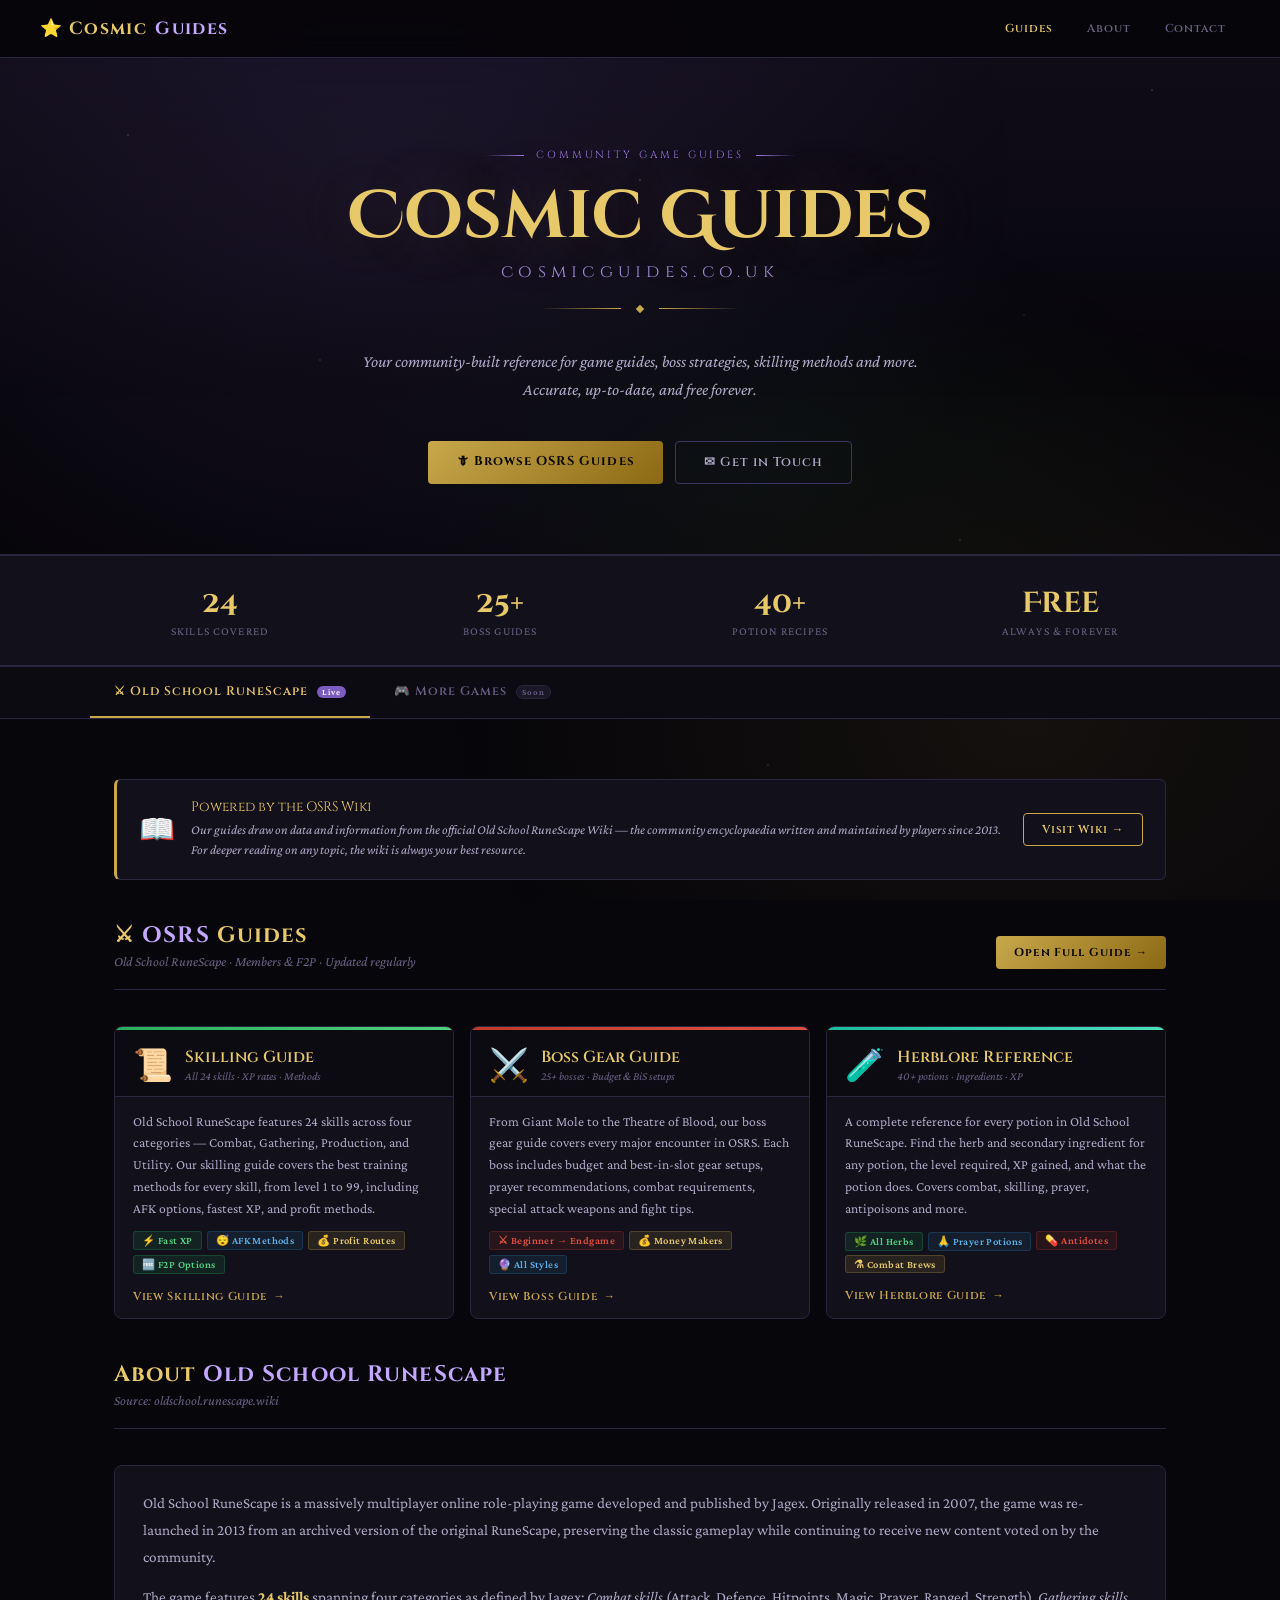
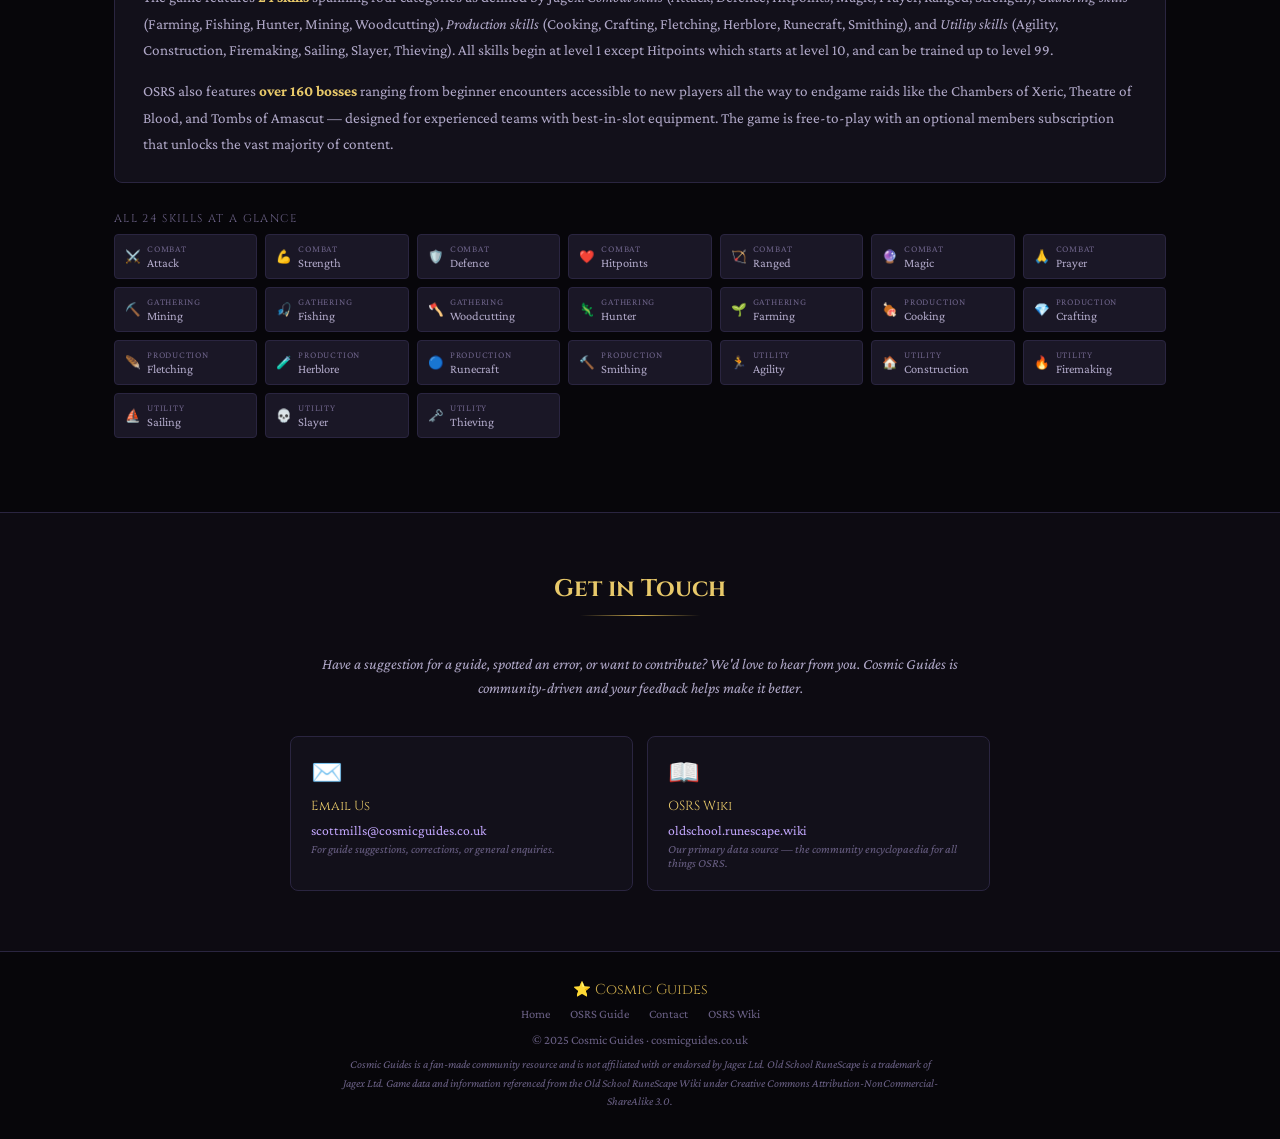
==== commit 5f711e18: "Add files via upload" ====
--- a/index.html
+++ b/index.html
@@ -3,830 +3,856 @@
 <head>
 <meta charset="UTF-8">
 <meta name="viewport" content="width=device-width, initial-scale=1.0">
-<title>OSRS Complete Guide</title>
-<link href="https://fonts.googleapis.com/css2?family=Cinzel:wght@400;600;700&family=Crimson+Pro:ital,wght@0,300;0,400;0,600;1,400&display=swap" rel="stylesheet">
+<title>Cosmic Guides — Game Guides & References</title>
+<meta name="description" content="Cosmic Guides — your community-built reference for Old School RuneScape and beyond. Skilling guides, boss gear setups, herblore recipes and more.">
+<link href="https://fonts.googleapis.com/css2?family=Cinzel+Decorative:wght@400;700&family=Cinzel:wght@400;600;700&family=Crimson+Pro:ital,wght@0,300;0,400;0,600;1,400&display=swap" rel="stylesheet">
 <style>
 * { margin: 0; padding: 0; box-sizing: border-box; }
 
 :root {
-  --bg: #0c0a07;
-  --bg2: #131009;
-  --surface: #1a1510;
-  --surface2: #221c12;
-  --border: #352c1a;
-  --border2: #4a3e22;
+  --bg: #07060a;
+  --bg2: #0d0b12;
+  --surface: #12101a;
+  --surface2: #1a1726;
+  --border: #2a2540;
+  --border2: #3d3660;
   --gold: #c8a84b;
   --gold2: #e8c96a;
   --gold3: #f5e09a;
-  --text: #e8dfc8;
-  --text2: #b8a880;
-  --text3: #7a6e50;
+  --text: #e8e0f0;
+  --text2: #b0a8c8;
+  --text3: #6a6085;
+  --accent: #7c5cbf;
+  --accent2: #9d7de0;
+  --accent3: #c4a8ff;
   --green: #27ae60;
-  --green2: #50d080;
-  --green3: #8fd480;
-  --blue: #2980b9;
-  --blue2: #5ab0e8;
-  --orange: #e67e22;
-  --orange2: #f0a050;
+  --green2: #4ad880;
   --red: #c0392b;
   --red2: #e05040;
-  --purple: #8e44ad;
-  --purple2: #b070d0;
-  --teal: #1abc9c;
-  --teal2: #4ae0b8;
-  --prayer: #f39c12;
-  --prayer2: #f8c84a;
-  --melee: #c0392b;
-  --melee2: #e05040;
-  --range: #27ae60;
-  --range2: #50d080;
-  --magic: #2980b9;
-  --magic2: #5ab0e8;
-  --herb-color: #5a8c4a;
-  --secondary-color: #7a5a3a;
-}
+  --osrs-green: #3a7a3a;
+  --osrs-brown: #8b6914;
+}
+
+html { scroll-behavior: smooth; }
 
 body {
   background: var(--bg);
   color: var(--text);
   font-family: 'Crimson Pro', Georgia, serif;
   min-height: 100vh;
+  overflow-x: hidden;
+}
+
+/* ── STAR FIELD BACKGROUND ── */
+body::before {
+  content: '';
+  position: fixed;
+  inset: 0;
   background-image:
-    radial-gradient(ellipse at 20% 10%, rgba(200,168,75,0.06) 0%, transparent 50%),
-    radial-gradient(ellipse at 80% 90%, rgba(39,174,96,0.04) 0%, transparent 40%),
-    url("data:image/svg+xml,%3Csvg width='80' height='80' viewBox='0 0 80 80' xmlns='http://www.w3.org/2000/svg'%3E%3Cg fill='%23c8a84b' fill-opacity='0.015'%3E%3Cpath d='M40 0L0 40 40 80 80 40z'/%3E%3C/g%3E%3C/svg%3E");
-}
-
-/* ── HEADER ── */
-.site-header {
+    radial-gradient(1px 1px at 10% 15%, rgba(255,255,255,0.4) 0%, transparent 100%),
+    radial-gradient(1px 1px at 25% 40%, rgba(255,255,255,0.3) 0%, transparent 100%),
+    radial-gradient(1px 1px at 50% 20%, rgba(255,255,255,0.5) 0%, transparent 100%),
+    radial-gradient(1px 1px at 75% 60%, rgba(255,255,255,0.3) 0%, transparent 100%),
+    radial-gradient(1px 1px at 90% 10%, rgba(255,255,255,0.4) 0%, transparent 100%),
+    radial-gradient(1px 1px at 35% 75%, rgba(255,255,255,0.2) 0%, transparent 100%),
+    radial-gradient(1px 1px at 60% 85%, rgba(255,255,255,0.3) 0%, transparent 100%),
+    radial-gradient(1px 1px at 80% 35%, rgba(255,255,255,0.2) 0%, transparent 100%),
+    radial-gradient(ellipse at 30% 20%, rgba(124,92,191,0.12) 0%, transparent 50%),
+    radial-gradient(ellipse at 80% 80%, rgba(200,168,75,0.07) 0%, transparent 40%),
+    radial-gradient(ellipse at 60% 50%, rgba(39,174,96,0.04) 0%, transparent 40%);
+  pointer-events: none;
+  z-index: 0;
+}
+
+/* ── NAVBAR ── */
+.navbar {
+  position: sticky;
+  top: 0;
+  z-index: 100;
+  background: rgba(7,6,10,0.92);
+  backdrop-filter: blur(12px);
+  border-bottom: 1px solid var(--border);
+  padding: 0 40px;
+  display: flex;
+  align-items: center;
+  justify-content: space-between;
+  height: 58px;
+}
+
+.nav-logo {
+  font-family: 'Cinzel', serif;
+  font-size: 1.1rem;
+  font-weight: 700;
+  color: var(--gold2);
+  letter-spacing: 0.08em;
+  text-decoration: none;
+  display: flex;
+  align-items: center;
+  gap: 8px;
+}
+
+.nav-logo span { color: var(--accent3); }
+
+.nav-links {
+  display: flex;
+  gap: 6px;
+  align-items: center;
+}
+
+.nav-link {
+  padding: 6px 14px;
+  color: var(--text3);
+  font-family: 'Cinzel', serif;
+  font-size: 0.72rem;
+  font-weight: 600;
+  letter-spacing: 0.08em;
+  text-decoration: none;
+  border-radius: 4px;
+  transition: all 0.15s;
+  cursor: pointer;
+  border: none;
+  background: none;
+}
+.nav-link:hover { color: var(--gold2); background: rgba(200,168,75,0.06); }
+.nav-link.active { color: var(--gold2); }
+
+/* ── HERO ── */
+.hero {
+  position: relative;
+  z-index: 1;
   text-align: center;
-  padding: 36px 20px 0;
-  background: linear-gradient(180deg, rgba(200,168,75,0.08) 0%, transparent 100%);
-  border-bottom: 1px solid var(--border2);
-}
-
-.site-title {
-  font-family: 'Cinzel', serif;
-  font-size: 2.6rem;
+  padding: 90px 20px 70px;
+  border-bottom: 1px solid var(--border);
+  background: linear-gradient(180deg, rgba(124,92,191,0.08) 0%, transparent 70%);
+}
+
+.hero-eyebrow {
+  font-family: 'Cinzel', serif;
+  font-size: 0.65rem;
+  letter-spacing: 0.28em;
+  color: var(--accent2);
+  text-transform: uppercase;
+  margin-bottom: 18px;
+  display: flex;
+  align-items: center;
+  justify-content: center;
+  gap: 12px;
+}
+.hero-eyebrow::before, .hero-eyebrow::after {
+  content: '';
+  width: 40px;
+  height: 1px;
+  background: linear-gradient(90deg, transparent, var(--accent2));
+}
+.hero-eyebrow::after { background: linear-gradient(90deg, var(--accent2), transparent); }
+
+.hero-title {
+  font-family: 'Cinzel Decorative', serif;
+  font-size: clamp(2.4rem, 6vw, 4.2rem);
+  font-weight: 700;
+  line-height: 1.1;
+  color: var(--gold2);
+  text-shadow: 0 0 60px rgba(200,168,75,0.2), 0 0 120px rgba(124,92,191,0.15);
+  margin-bottom: 6px;
+}
+
+.hero-title-sub {
+  font-family: 'Cinzel', serif;
+  font-size: clamp(0.8rem, 2vw, 1.1rem);
+  color: var(--accent3);
+  letter-spacing: 0.3em;
+  margin-bottom: 22px;
+  opacity: 0.8;
+}
+
+.hero-desc {
+  max-width: 600px;
+  margin: 0 auto 36px;
+  font-size: 1.05rem;
+  color: var(--text2);
+  line-height: 1.7;
+  font-style: italic;
+}
+
+.hero-rule {
+  display: flex;
+  align-items: center;
+  justify-content: center;
+  gap: 16px;
+  margin-bottom: 36px;
+}
+.hero-rule::before, .hero-rule::after {
+  content: '';
+  width: 80px;
+  height: 1px;
+  background: linear-gradient(90deg, transparent, var(--gold));
+}
+.hero-rule::after { background: linear-gradient(90deg, var(--gold), transparent); }
+.hero-rule-diamond {
+  width: 6px;
+  height: 6px;
+  background: var(--gold);
+  transform: rotate(45deg);
+}
+
+.hero-ctas { display: flex; gap: 12px; justify-content: center; flex-wrap: wrap; }
+
+.btn-primary {
+  padding: 12px 28px;
+  background: linear-gradient(135deg, var(--gold) 0%, var(--osrs-brown) 100%);
+  color: #0a0800;
+  font-family: 'Cinzel', serif;
+  font-size: 0.8rem;
+  font-weight: 700;
+  letter-spacing: 0.08em;
+  border: none;
+  border-radius: 4px;
+  cursor: pointer;
+  text-decoration: none;
+  transition: all 0.2s;
+  display: inline-block;
+}
+.btn-primary:hover { transform: translateY(-2px); box-shadow: 0 8px 24px rgba(200,168,75,0.3); }
+
+.btn-secondary {
+  padding: 12px 28px;
+  background: transparent;
+  color: var(--text2);
+  font-family: 'Cinzel', serif;
+  font-size: 0.8rem;
+  font-weight: 600;
+  letter-spacing: 0.08em;
+  border: 1px solid var(--border2);
+  border-radius: 4px;
+  cursor: pointer;
+  text-decoration: none;
+  transition: all 0.2s;
+  display: inline-block;
+}
+.btn-secondary:hover { border-color: var(--gold); color: var(--gold2); transform: translateY(-2px); }
+
+/* ── SECTION WRAPPER ── */
+.section {
+  position: relative;
+  z-index: 1;
+  max-width: 1100px;
+  margin: 0 auto;
+  padding: 60px 24px;
+}
+
+.section-header {
+  margin-bottom: 36px;
+  display: flex;
+  align-items: flex-end;
+  justify-content: space-between;
+  gap: 20px;
+  flex-wrap: wrap;
+  border-bottom: 1px solid var(--border);
+  padding-bottom: 20px;
+}
+
+.section-title {
+  font-family: 'Cinzel', serif;
+  font-size: 1.4rem;
   font-weight: 700;
   color: var(--gold2);
   letter-spacing: 0.05em;
-  text-shadow: 0 0 40px rgba(200,168,75,0.25);
-}
-
-.site-sub {
+}
+.section-title span { color: var(--accent3); }
+
+.section-sub {
+  font-size: 0.85rem;
+  color: var(--text3);
   font-style: italic;
+  margin-top: 4px;
+}
+
+/* ── GAME TABS ── */
+.game-tabs {
+  position: relative;
+  z-index: 1;
+  background: var(--bg2);
+  border-top: 1px solid var(--border);
+  border-bottom: 1px solid var(--border);
+  padding: 0 24px;
+}
+
+.game-tabs-inner {
+  max-width: 1100px;
+  margin: 0 auto;
+  display: flex;
+  gap: 0;
+  overflow-x: auto;
+  scrollbar-width: none;
+}
+.game-tabs-inner::-webkit-scrollbar { display: none; }
+
+.game-tab {
+  padding: 16px 24px;
+  border: none;
+  background: none;
   color: var(--text3);
-  font-size: 0.95rem;
-  margin-top: 5px;
-  letter-spacing: 0.08em;
-}
-
-.site-rule {
-  width: 180px;
-  height: 1px;
-  background: linear-gradient(90deg, transparent, var(--gold), transparent);
-  margin: 14px auto 0;
-}
-
-/* ── TABS ── */
-.tab-bar {
-  display: flex;
-  justify-content: center;
-  gap: 0;
-  margin-top: 22px;
-  border-top: 1px solid var(--border);
-}
-
-.tab-btn {
-  padding: 14px 30px;
-  border: none;
-  background: transparent;
-  color: var(--text3);
-  font-family: 'Cinzel', serif;
-  font-size: 0.85rem;
+  font-family: 'Cinzel', serif;
+  font-size: 0.78rem;
   font-weight: 600;
   letter-spacing: 0.08em;
   cursor: pointer;
   transition: all 0.2s;
-  border-top: 2px solid transparent;
+  white-space: nowrap;
+  border-bottom: 2px solid transparent;
   position: relative;
-  top: 1px;
-}
-
-.tab-btn:hover { color: var(--gold2); }
-
-.tab-btn.active {
-  color: var(--gold2);
-  border-top: 2px solid var(--gold);
-  background: rgba(200,168,75,0.05);
-}
-
-/* ── PANELS ── */
-.panel { display: none; }
-.panel.active { display: block; }
-
-/* ── SHARED CONTROLS ── */
-.controls {
-  max-width: 1200px;
-  margin: 22px auto 0;
-  padding: 0 20px;
-  display: flex;
-  flex-wrap: wrap;
-  gap: 10px;
-  align-items: center;
-}
-
-.search-wrap { flex: 1; min-width: 200px; position: relative; }
-.search-icon { position: absolute; left: 11px; top: 50%; transform: translateY(-50%); color: var(--text3); font-size: 0.85rem; pointer-events: none; }
-
-.search-input {
-  width: 100%;
-  background: var(--surface);
-  border: 1px solid var(--border2);
-  border-radius: 4px;
-  color: var(--text);
+}
+.game-tab:hover { color: var(--text2); }
+.game-tab.active { color: var(--gold2); border-bottom-color: var(--gold); }
+
+.game-tab-badge {
+  display: inline-block;
+  background: var(--accent);
+  color: #fff;
+  font-size: 0.55rem;
+  padding: 1px 5px;
+  border-radius: 8px;
+  margin-left: 5px;
+  vertical-align: middle;
   font-family: 'Crimson Pro', serif;
-  font-size: 1rem;
-  padding: 9px 12px 9px 32px;
-  outline: none;
-  transition: border-color 0.2s;
-}
-.search-input:focus { border-color: var(--gold); }
-.search-input::placeholder { color: var(--text3); font-style: italic; }
-
-.filter-group { display: flex; gap: 6px; flex-wrap: wrap; }
-
-.filter-btn {
-  padding: 7px 13px;
-  border: 1px solid var(--border2);
-  border-radius: 4px;
-  background: var(--surface);
-  color: var(--text2);
-  font-family: 'Crimson Pro', serif;
-  font-size: 0.88rem;
-  cursor: pointer;
-  transition: all 0.15s;
-  white-space: nowrap;
-}
-.filter-btn:hover { border-color: var(--gold); color: var(--gold); }
-.filter-btn.active { background: var(--gold); border-color: var(--gold); color: var(--bg); font-weight: 600; }
-
-.sort-select {
-  background: var(--surface);
-  border: 1px solid var(--border2);
-  border-radius: 4px;
-  color: var(--text2);
-  font-family: 'Crimson Pro', serif;
-  font-size: 0.88rem;
-  padding: 8px 12px;
-  outline: none;
-  cursor: pointer;
-}
-.sort-select:focus { border-color: var(--gold); }
-
-/* ── STATS BAR ── */
-.stats-bar {
-  max-width: 1200px;
-  margin: 12px auto 0;
-  padding: 0 20px;
-  display: flex;
-  gap: 12px;
-  flex-wrap: wrap;
-}
-.stat-pill {
-  background: var(--surface);
+  font-style: normal;
+}
+
+.coming-soon-badge {
+  background: var(--surface2);
+  color: var(--text3);
   border: 1px solid var(--border);
-  border-radius: 4px;
-  padding: 4px 12px;
-  font-size: 0.78rem;
-  color: var(--text3);
-}
-.stat-pill strong { color: var(--gold2); }
-
-/* ── GRID ── */
-.grid {
-  max-width: 1200px;
-  margin: 20px auto 50px;
-  padding: 0 20px;
+}
+
+/* ── GAME PANELS ── */
+.game-panel { display: none; }
+.game-panel.active { display: block; }
+
+/* ── OSRS OVERVIEW CARDS ── */
+.overview-grid {
   display: grid;
-  grid-template-columns: repeat(auto-fill, minmax(320px, 1fr));
+  grid-template-columns: repeat(auto-fill, minmax(300px, 1fr));
   gap: 16px;
-}
-
-.card {
+  margin-bottom: 40px;
+}
+
+.overview-card {
   background: var(--surface);
   border: 1px solid var(--border);
   border-radius: 8px;
   overflow: hidden;
   transition: all 0.2s;
-  animation: fadeUp 0.22s ease both;
-}
-.card:hover { border-color: var(--border2); transform: translateY(-3px); box-shadow: 0 10px 30px rgba(0,0,0,0.5); }
+  animation: fadeUp 0.25s ease both;
+  text-decoration: none;
+  display: block;
+  color: inherit;
+}
+.overview-card:hover { border-color: var(--border2); transform: translateY(-3px); box-shadow: 0 10px 30px rgba(0,0,0,0.5); }
 
 @keyframes fadeUp {
-  from { opacity: 0; transform: translateY(10px); }
+  from { opacity: 0; transform: translateY(12px); }
   to { opacity: 1; transform: translateY(0); }
 }
 
-.card-header {
-  display: flex;
-  justify-content: space-between;
+.oc-accent { height: 3px; }
+.oc-accent-gold    { background: linear-gradient(90deg, var(--osrs-brown), var(--gold2)); }
+.oc-accent-green   { background: linear-gradient(90deg, #27ae60, #50d080); }
+.oc-accent-blue    { background: linear-gradient(90deg, #2980b9, #5ab0e8); }
+.oc-accent-red     { background: linear-gradient(90deg, #c0392b, #e05040); }
+.oc-accent-purple  { background: linear-gradient(90deg, var(--accent), var(--accent3)); }
+.oc-accent-teal    { background: linear-gradient(90deg, #1abc9c, #4ae0b8); }
+
+.oc-header {
+  padding: 16px 18px 12px;
+  background: var(--bg2);
+  border-bottom: 1px solid var(--border);
+  display: flex;
   align-items: flex-start;
-  padding: 13px 15px 11px;
-  border-bottom: 1px solid var(--border);
-  background: var(--bg2);
-  gap: 10px;
-}
-
-.card-icon { font-size: 1.8rem; flex-shrink: 0; }
-.card-title-wrap { flex: 1; }
-.card-name {
-  font-family: 'Cinzel', serif;
-  font-size: 0.95rem;
-  font-weight: 600;
-  color: var(--gold2);
-  line-height: 1.2;
-}
-.card-sub { font-size: 0.72rem; color: var(--text3); font-style: italic; margin-top: 2px; }
-.card-body { padding: 13px 15px; display: flex; flex-direction: column; gap: 10px; }
-
-.tips-section {
-  background: rgba(200,168,75,0.05);
-  border: 1px solid rgba(200,168,75,0.12);
-  border-radius: 4px;
-  padding: 9px 11px;
-}
-.tips-label { font-size: 0.6rem; color: var(--gold); text-transform: uppercase; letter-spacing: 0.1em; margin-bottom: 4px; }
-.tips-text { font-size: 0.77rem; color: var(--text2); line-height: 1.55; font-style: italic; }
-
-.no-results {
-  grid-column: 1/-1;
-  text-align: center;
-  padding: 60px;
-  color: var(--text3);
-  font-style: italic;
-  font-size: 1.1rem;
-}
-
-/* ── HERBLORE SPECIFIC ── */
-.card-accent-top {
-  height: 3px;
-  background: linear-gradient(90deg, var(--herb-color), var(--gold));
-}
-.ingredients { display: flex; flex-wrap: wrap; gap: 5px; align-items: center; }
-.ingredient {
-  display: flex;
-  align-items: center;
-  gap: 4px;
-  background: var(--surface2);
-  border: 1px solid var(--border);
+  gap: 12px;
+}
+
+.oc-icon { font-size: 2rem; flex-shrink: 0; }
+.oc-title { font-family: 'Cinzel', serif; font-size: 1rem; font-weight: 600; color: var(--gold2); }
+.oc-subtitle { font-size: 0.72rem; color: var(--text3); font-style: italic; margin-top: 2px; }
+
+.oc-body { padding: 14px 18px; }
+.oc-desc { font-size: 0.85rem; color: var(--text2); line-height: 1.6; margin-bottom: 12px; }
+
+.oc-tags { display: flex; flex-wrap: wrap; gap: 5px; margin-bottom: 12px; }
+.oc-tag {
+  font-size: 0.66rem;
+  padding: 2px 8px;
   border-radius: 3px;
-  padding: 3px 7px;
-  font-size: 0.78rem;
-  color: var(--text2);
-}
-.ingredient.herb { border-color: var(--green); color: var(--green3); }
-.ingredient.secondary { border-color: var(--secondary-color); color: #c8a070; }
-.plus { color: var(--text3); font-size: 1.1rem; }
-.arrow { color: var(--gold); font-size: 1rem; }
-.result {
-  display: flex;
-  align-items: center;
-  gap: 4px;
-  background: rgba(200,168,75,0.08);
-  border: 1px solid rgba(200,168,75,0.2);
-  border-radius: 3px;
-  padding: 3px 9px;
-  font-size: 0.82rem;
-  color: var(--gold3);
-  font-weight: 600;
-}
-.level-badge {
-  background: var(--green);
-  color: #fff;
-  font-family: 'Cinzel', serif;
-  font-size: 0.68rem;
-  font-weight: 600;
-  padding: 3px 9px;
-  border-radius: 3px;
-  white-space: nowrap;
-  flex-shrink: 0;
-}
-.card-stats { display: flex; gap: 10px; flex-wrap: wrap; padding-top: 7px; border-top: 1px solid var(--border); }
-.stat { display: flex; flex-direction: column; gap: 1px; }
-.stat-label { font-size: 0.6rem; color: var(--text3); text-transform: uppercase; letter-spacing: 0.08em; }
-.stat-value { font-size: 0.86rem; font-weight: 600; }
-.stat-value.xp { color: var(--blue2); }
-.stat-value.level { color: var(--green3); }
-.stat-value.effect { color: var(--text2); font-size: 0.76rem; font-weight: 400; font-style: italic; }
-
-/* ── BOSS SPECIFIC ── */
-.card-accent { height: 3px; }
-.accent-melee { background: linear-gradient(90deg, var(--melee), var(--melee2)); }
-.accent-range  { background: linear-gradient(90deg, var(--range), var(--range2)); }
-.accent-magic  { background: linear-gradient(90deg, var(--magic), var(--magic2)); }
-.accent-multi  { background: linear-gradient(90deg, var(--melee), var(--range), var(--magic)); }
-
-.diff-badge {
-  font-family: 'Cinzel', serif;
-  font-size: 0.6rem;
-  font-weight: 600;
-  padding: 3px 7px;
-  border-radius: 3px;
-  white-space: nowrap;
-  flex-shrink: 0;
-  letter-spacing: 0.04em;
-}
-.diff-easy     { background: rgba(39,174,96,0.2);   color: var(--range2);   border: 1px solid rgba(39,174,96,0.3); }
-.diff-medium   { background: rgba(243,156,18,0.2);  color: var(--prayer2);  border: 1px solid rgba(243,156,18,0.3); }
-.diff-hard     { background: rgba(192,57,43,0.2);   color: var(--melee2);   border: 1px solid rgba(192,57,43,0.3); }
-.diff-endgame  { background: rgba(155,89,182,0.2);  color: #c39bd3;         border: 1px solid rgba(155,89,182,0.3); }
-
-.style-row { display: flex; gap: 5px; flex-wrap: wrap; }
-.style-tag {
-  font-size: 0.67rem;
-  padding: 2px 7px;
-  border-radius: 3px;
+  border: 1px solid;
   font-weight: 600;
   letter-spacing: 0.04em;
-  border: 1px solid;
-}
-.tag-melee  { background: rgba(192,57,43,0.15);  color: var(--melee2);  border-color: rgba(192,57,43,0.25); }
-.tag-range  { background: rgba(39,174,96,0.15);  color: var(--range2);  border-color: rgba(39,174,96,0.25); }
-.tag-magic  { background: rgba(41,128,185,0.15); color: var(--magic2);  border-color: rgba(41,128,185,0.25); }
-.tag-prayer { background: rgba(243,156,18,0.15); color: var(--prayer2); border-color: rgba(243,156,18,0.25); }
-
-.info-row { display: flex; gap: 7px; flex-wrap: wrap; }
-.info-chip {
+}
+.oc-tag-gold   { background: rgba(200,168,75,0.12); color: var(--gold2); border-color: rgba(200,168,75,0.25); }
+.oc-tag-green  { background: rgba(39,174,96,0.12);  color: #50d080;      border-color: rgba(39,174,96,0.25); }
+.oc-tag-blue   { background: rgba(41,128,185,0.12); color: #5ab0e8;      border-color: rgba(41,128,185,0.25); }
+.oc-tag-red    { background: rgba(192,57,43,0.12);  color: #e05040;      border-color: rgba(192,57,43,0.25); }
+.oc-tag-purple { background: rgba(124,92,191,0.12); color: var(--accent3); border-color: rgba(124,92,191,0.25); }
+
+.oc-link {
+  display: inline-flex;
+  align-items: center;
+  gap: 6px;
+  font-family: 'Cinzel', serif;
   font-size: 0.72rem;
-  padding: 3px 9px;
-  background: var(--surface2);
+  font-weight: 600;
+  color: var(--gold);
+  letter-spacing: 0.06em;
+  text-decoration: none;
+  transition: color 0.15s;
+}
+.oc-link:hover { color: var(--gold2); }
+.oc-link::after { content: '→'; transition: transform 0.15s; }
+.oc-link:hover::after { transform: translateX(3px); }
+
+/* ── OSRS WIKI CALLOUT ── */
+.wiki-callout {
+  background: var(--surface);
   border: 1px solid var(--border);
-  border-radius: 3px;
-  color: var(--text2);
-}
-.info-chip span { color: var(--gold2); font-weight: 600; }
-
-.gear-section { display: flex; flex-direction: column; gap: 5px; }
-.gear-label { font-size: 0.6rem; color: var(--text3); text-transform: uppercase; letter-spacing: 0.12em; padding-bottom: 4px; border-bottom: 1px solid var(--border); }
-.tier-header { font-size: 0.64rem; color: var(--text3); font-style: italic; margin-top: 4px; }
-.gear-list { display: flex; flex-wrap: wrap; gap: 4px; margin-top: 2px; }
-.gear-item {
-  background: var(--surface2);
-  border: 1px solid var(--border);
-  border-radius: 3px;
-  padding: 2px 7px;
-  font-size: 0.73rem;
-  color: var(--text2);
+  border-left: 3px solid var(--gold);
+  border-radius: 6px;
+  padding: 18px 22px;
+  display: flex;
+  align-items: center;
+  gap: 16px;
+  margin-bottom: 40px;
+  flex-wrap: wrap;
+}
+.wiki-callout-icon { font-size: 1.8rem; flex-shrink: 0; }
+.wiki-callout-text { flex: 1; min-width: 200px; }
+.wiki-callout-title { font-family: 'Cinzel', serif; font-size: 0.85rem; color: var(--gold2); margin-bottom: 4px; }
+.wiki-callout-desc { font-size: 0.82rem; color: var(--text2); line-height: 1.55; font-style: italic; }
+.wiki-callout-link {
+  padding: 8px 18px;
+  border: 1px solid var(--gold);
+  border-radius: 4px;
+  color: var(--gold2);
+  font-family: 'Cinzel', serif;
+  font-size: 0.72rem;
+  font-weight: 600;
+  letter-spacing: 0.06em;
+  text-decoration: none;
+  transition: all 0.15s;
   white-space: nowrap;
 }
-.gear-item.bis    { border-color: var(--gold);  color: var(--gold3); }
-.gear-item.special { border-color: var(--melee); color: var(--melee2); }
-
-/* ── SKILLING SPECIFIC ── */
-.accent-combat    { background: linear-gradient(90deg, #c0392b, #e05040); }
-.accent-gathering { background: linear-gradient(90deg, #27ae60, #50d080); }
-.accent-artisan   { background: linear-gradient(90deg, #e67e22, #f0a050); }
-.accent-support   { background: linear-gradient(90deg, #2980b9, #5ab0e8); }
-
-.max-xp-badge {
-  font-family: 'Cinzel', serif;
-  font-size: 0.6rem;
-  font-weight: 600;
-  padding: 3px 7px;
-  border-radius: 3px;
-  white-space: nowrap;
-  flex-shrink: 0;
-  background: rgba(41,128,185,0.2);
-  color: var(--blue2);
-  border: 1px solid rgba(41,128,185,0.3);
-}
-
-.tag {
-  font-size: 0.66rem;
-  padding: 2px 7px;
-  border-radius: 3px;
-  font-weight: 600;
-  letter-spacing: 0.04em;
-  border: 1px solid;
-}
-.tag-row { display: flex; gap: 5px; flex-wrap: wrap; }
-.tag-profit   { background: rgba(39,174,96,0.15);  color: var(--green2);   border-color: rgba(39,174,96,0.3); }
-.tag-afk      { background: rgba(90,176,232,0.15); color: var(--blue2);    border-color: rgba(90,176,232,0.3); }
-.tag-fast     { background: rgba(230,126,34,0.15); color: var(--orange2);  border-color: rgba(230,126,34,0.3); }
-.tag-expensive{ background: rgba(192,57,43,0.15);  color: var(--red2);     border-color: rgba(192,57,43,0.3); }
-.tag-f2p      { background: rgba(200,168,75,0.15); color: var(--gold2);    border-color: rgba(200,168,75,0.3); }
-.tag-tick     { background: rgba(26,188,156,0.15); color: var(--teal2);    border-color: rgba(26,188,156,0.3); }
-
-.methods-label { font-size: 0.6rem; color: var(--text3); text-transform: uppercase; letter-spacing: 0.12em; padding-bottom: 4px; border-bottom: 1px solid var(--border); margin-bottom: 2px; }
-
-.method-row {
-  padding: 7px 9px;
+.wiki-callout-link:hover { background: rgba(200,168,75,0.1); }
+
+/* ── SKILL QUICK REF ── */
+.skill-grid {
+  display: grid;
+  grid-template-columns: repeat(auto-fill, minmax(130px, 1fr));
+  gap: 8px;
+  margin-bottom: 14px;
+}
+.skill-chip {
   background: var(--surface2);
   border: 1px solid var(--border);
   border-radius: 4px;
-  margin-top: 4px;
-}
-.method-top { display: flex; justify-content: space-between; align-items: center; gap: 6px; margin-bottom: 3px; }
-.method-name { font-size: 0.82rem; font-weight: 600; color: var(--text); flex: 1; }
-.method-xp {
-  font-size: 0.7rem;
-  color: var(--blue2);
-  font-weight: 600;
-  background: rgba(41,128,185,0.1);
-  border: 1px solid rgba(41,128,185,0.2);
-  border-radius: 3px;
-  padding: 1px 5px;
-  white-space: nowrap;
-}
-.method-level {
-  font-size: 0.67rem;
-  color: var(--green2);
-  background: rgba(39,174,96,0.1);
-  border: 1px solid rgba(39,174,96,0.2);
-  border-radius: 3px;
-  padding: 1px 5px;
-  white-space: nowrap;
-  font-weight: 600;
-}
-.method-desc { font-size: 0.74rem; color: var(--text2); font-style: italic; line-height: 1.45; }
-
-.req-list { display: flex; flex-wrap: wrap; gap: 4px; }
-.req-item {
-  background: var(--surface2);
+  padding: 8px 10px;
+  font-size: 0.78rem;
+  color: var(--text2);
+  display: flex;
+  align-items: center;
+  gap: 6px;
+  transition: border-color 0.15s;
+}
+.skill-chip:hover { border-color: var(--border2); }
+.skill-chip-label { font-size: 0.6rem; color: var(--text3); text-transform: uppercase; letter-spacing: 0.08em; display: block; margin-bottom: 2px; }
+
+/* ── COMING SOON PANEL ── */
+.coming-soon-panel {
+  text-align: center;
+  padding: 80px 20px;
+  color: var(--text3);
+}
+.coming-soon-panel .icon { font-size: 3rem; margin-bottom: 16px; display: block; }
+.coming-soon-panel h3 { font-family: 'Cinzel', serif; font-size: 1.1rem; color: var(--text2); margin-bottom: 8px; }
+.coming-soon-panel p { font-size: 0.9rem; font-style: italic; }
+
+/* ── STATS STRIP ── */
+.stats-strip {
+  position: relative;
+  z-index: 1;
+  background: var(--surface);
+  border-top: 1px solid var(--border);
+  border-bottom: 1px solid var(--border);
+  padding: 28px 24px;
+}
+.stats-strip-inner {
+  max-width: 1100px;
+  margin: 0 auto;
+  display: grid;
+  grid-template-columns: repeat(auto-fit, minmax(160px, 1fr));
+  gap: 20px;
+  text-align: center;
+}
+.stat-block-num {
+  font-family: 'Cinzel Decorative', serif;
+  font-size: 1.8rem;
+  font-weight: 700;
+  color: var(--gold2);
+  display: block;
+}
+.stat-block-label {
+  font-size: 0.72rem;
+  color: var(--text3);
+  text-transform: uppercase;
+  letter-spacing: 0.1em;
+  margin-top: 2px;
+  display: block;
+}
+
+/* ── CONTACT SECTION ── */
+.contact-section {
+  position: relative;
+  z-index: 1;
+  background: var(--bg2);
+  border-top: 1px solid var(--border);
+  padding: 60px 24px;
+}
+.contact-inner {
+  max-width: 700px;
+  margin: 0 auto;
+  text-align: center;
+}
+.contact-title {
+  font-family: 'Cinzel', serif;
+  font-size: 1.5rem;
+  font-weight: 700;
+  color: var(--gold2);
+  margin-bottom: 10px;
+}
+.contact-sub {
+  font-size: 0.95rem;
+  color: var(--text2);
+  font-style: italic;
+  margin-bottom: 36px;
+  line-height: 1.6;
+}
+.contact-rule {
+  width: 120px;
+  height: 1px;
+  background: linear-gradient(90deg, transparent, var(--gold), transparent);
+  margin: 0 auto 36px;
+}
+.contact-cards {
+  display: grid;
+  grid-template-columns: repeat(auto-fit, minmax(200px, 1fr));
+  gap: 14px;
+  text-align: left;
+}
+.contact-card {
+  background: var(--surface);
   border: 1px solid var(--border);
-  border-radius: 3px;
-  padding: 2px 7px;
-  font-size: 0.72rem;
-  color: var(--text2);
-}
-
-/* ── SCROLLBAR ── */
-::-webkit-scrollbar { width: 6px; }
-::-webkit-scrollbar-track { background: var(--bg); }
-::-webkit-scrollbar-thumb { background: var(--border2); border-radius: 3px; }
+  border-radius: 8px;
+  padding: 20px;
+  transition: border-color 0.2s;
+}
+.contact-card:hover { border-color: var(--border2); }
+.contact-card-icon { font-size: 1.6rem; margin-bottom: 10px; display: block; }
+.contact-card-title { font-family: 'Cinzel', serif; font-size: 0.82rem; color: var(--gold2); margin-bottom: 6px; }
+.contact-card-val {
+  font-size: 0.85rem;
+  color: var(--accent3);
+  word-break: break-all;
+  text-decoration: none;
+  transition: color 0.15s;
+}
+.contact-card-val:hover { color: var(--gold2); }
+.contact-card-desc { font-size: 0.75rem; color: var(--text3); font-style: italic; margin-top: 4px; }
+
+/* ── FOOTER ── */
+footer {
+  position: relative;
+  z-index: 1;
+  border-top: 1px solid var(--border);
+  padding: 28px 24px;
+  text-align: center;
+  color: var(--text3);
+  font-size: 0.78rem;
+}
+footer a { color: var(--text3); text-decoration: none; transition: color 0.15s; }
+footer a:hover { color: var(--gold2); }
+footer .footer-logo { font-family: 'Cinzel', serif; font-size: 0.9rem; color: var(--gold); margin-bottom: 8px; }
+footer .footer-links { display: flex; gap: 20px; justify-content: center; margin-bottom: 12px; flex-wrap: wrap; }
+footer .disclaimer { font-style: italic; color: var(--text3); font-size: 0.72rem; max-width: 600px; margin: 8px auto 0; line-height: 1.6; }
+
+/* ── RESPONSIVE ── */
+@media (max-width: 640px) {
+  .navbar { padding: 0 16px; }
+  .hero { padding: 60px 16px 50px; }
+  .nav-links { gap: 2px; }
+  .nav-link { padding: 5px 8px; font-size: 0.65rem; }
+}
 </style>
 </head>
 <body>
 
-<!-- SITE HEADER -->
-<div class="site-header">
-  <div class="site-title">⚔ OSRS Complete Guide</div>
-  <div class="site-sub">Old School RuneScape · Herblore · Boss Gear · Skilling</div>
-  <div class="site-rule"></div>
-
-  <!-- TABS -->
-  <div class="tab-bar">
-    <button class="tab-btn active" onclick="switchTab('herblore',this)">🧪 Herblore</button>
-    <button class="tab-btn" onclick="switchTab('bosses',this)">⚔ Boss Gear</button>
-    <button class="tab-btn" onclick="switchTab('skilling',this)">📜 Skilling</button>
+<!-- NAVBAR -->
+<nav class="navbar">
+  <a class="nav-logo" href="#">⭐ Cosmic <span>Guides</span></a>
+  <div class="nav-links">
+    <button class="nav-link active" onclick="scrollTo('#guides')">Guides</button>
+    <button class="nav-link" onclick="scrollTo('#about')">About</button>
+    <button class="nav-link" onclick="scrollTo('#contact')">Contact</button>
+  </div>
+</nav>
+
+<!-- HERO -->
+<section class="hero">
+  <div class="hero-eyebrow">Community Game Guides</div>
+  <div class="hero-title">Cosmic Guides</div>
+  <div class="hero-title-sub">cosmicguides.co.uk</div>
+  <div class="hero-rule"><div class="hero-rule-diamond"></div></div>
+  <p class="hero-desc">
+    Your community-built reference for game guides, boss strategies, skilling methods and more. 
+    Accurate, up-to-date, and free forever.
+  </p>
+  <div class="hero-ctas">
+    <a href="osrs-complete-guide.html" class="btn-primary">🗡 Browse OSRS Guides</a>
+    <button class="btn-secondary" onclick="scrollTo('#contact')">✉ Get in Touch</button>
+  </div>
+</section>
+
+<!-- STATS STRIP -->
+<div class="stats-strip">
+  <div class="stats-strip-inner">
+    <div>
+      <span class="stat-block-num">24</span>
+      <span class="stat-block-label">Skills Covered</span>
+    </div>
+    <div>
+      <span class="stat-block-num">25+</span>
+      <span class="stat-block-label">Boss Guides</span>
+    </div>
+    <div>
+      <span class="stat-block-num">40+</span>
+      <span class="stat-block-label">Potion Recipes</span>
+    </div>
+    <div>
+      <span class="stat-block-num">Free</span>
+      <span class="stat-block-label">Always & Forever</span>
+    </div>
   </div>
 </div>
 
-<!-- ═══════════════════════════════════════════════
-     HERBLORE PANEL
-═══════════════════════════════════════════════ -->
-<div id="panel-herblore" class="panel active">
-  <div class="controls">
-    <div class="search-wrap">
-      <span class="search-icon">🔍</span>
-      <input class="search-input" id="h-search" placeholder="Search potions or herbs..." oninput="renderHerblore()">
-    </div>
-    <div class="filter-group" id="h-filters">
-      <button class="filter-btn active" onclick="hSetFilter('all',this)">All</button>
-      <button class="filter-btn" onclick="hSetFilter('combat',this)">⚔ Combat</button>
-      <button class="filter-btn" onclick="hSetFilter('skilling',this)">🔨 Skilling</button>
-      <button class="filter-btn" onclick="hSetFilter('prayer',this)">🙏 Prayer</button>
-      <button class="filter-btn" onclick="hSetFilter('cure',this)">💊 Cure/Anti</button>
-      <button class="filter-btn" onclick="hSetFilter('other',this)">✨ Other</button>
-    </div>
-    <select class="sort-select" id="h-sort" onchange="renderHerblore()">
-      <option value="level">Sort: Level</option>
-      <option value="xp">Sort: XP</option>
-      <option value="name">Sort: Name</option>
-    </select>
+<!-- GAME TABS -->
+<div id="guides" class="game-tabs">
+  <div class="game-tabs-inner">
+    <button class="game-tab active" onclick="switchGame('osrs', this)">⚔ Old School RuneScape <span class="game-tab-badge">Live</span></button>
+    <button class="game-tab" onclick="switchGame('more', this)">🎮 More Games <span class="game-tab-badge coming-soon-badge">Soon</span></button>
   </div>
-  <div class="stats-bar">
-    <div class="stat-pill">Showing <strong id="h-count">0</strong> potions</div>
-    <div class="stat-pill">Highest XP: <strong id="h-maxXp">-</strong></div>
-    <div class="stat-pill">Level range: <strong id="h-range">-</strong></div>
+</div>
+
+<!-- OSRS PANEL -->
+<div id="panel-osrs" class="game-panel active">
+  <div class="section">
+
+    <!-- Wiki callout -->
+    <div class="wiki-callout">
+      <span class="wiki-callout-icon">📖</span>
+      <div class="wiki-callout-text">
+        <div class="wiki-callout-title">Powered by the OSRS Wiki</div>
+        <div class="wiki-callout-desc">Our guides draw on data and information from the official Old School RuneScape Wiki — the community encyclopaedia written and maintained by players since 2013. For deeper reading on any topic, the wiki is always your best resource.</div>
+      </div>
+      <a href="https://oldschool.runescape.wiki" target="_blank" rel="noopener" class="wiki-callout-link">Visit Wiki →</a>
+    </div>
+
+    <!-- Section header -->
+    <div class="section-header">
+      <div>
+        <div class="section-title">⚔ <span>OSRS</span> Guides</div>
+        <div class="section-sub">Old School RuneScape · Members & F2P · Updated regularly</div>
+      </div>
+      <a href="osrs-complete-guide.html" class="btn-primary" style="font-size:0.72rem; padding:9px 18px;">Open Full Guide →</a>
+    </div>
+
+    <!-- Guide cards -->
+    <div class="overview-grid">
+
+      <!-- Skilling Guide -->
+      <a href="osrs-complete-guide.html#skilling" class="overview-card" style="animation-delay:0.05s">
+        <div class="oc-accent oc-accent-green"></div>
+        <div class="oc-header">
+          <span class="oc-icon">📜</span>
+          <div>
+            <div class="oc-title">Skilling Guide</div>
+            <div class="oc-subtitle">All 24 skills · XP rates · Methods</div>
+          </div>
+        </div>
+        <div class="oc-body">
+          <p class="oc-desc">Old School RuneScape features 24 skills across four categories — Combat, Gathering, Production, and Utility. Our skilling guide covers the best training methods for every skill, from level 1 to 99, including AFK options, fastest XP, and profit methods.</p>
+          <div class="oc-tags">
+            <span class="oc-tag oc-tag-green">⚡ Fast XP</span>
+            <span class="oc-tag oc-tag-blue">😴 AFK Methods</span>
+            <span class="oc-tag oc-tag-gold">💰 Profit Routes</span>
+            <span class="oc-tag oc-tag-green">🆓 F2P Options</span>
+          </div>
+          <span class="oc-link">View Skilling Guide</span>
+        </div>
+      </a>
+
+      <!-- Boss Gear Guide -->
+      <a href="osrs-complete-guide.html#bosses" class="overview-card" style="animation-delay:0.1s">
+        <div class="oc-accent oc-accent-red"></div>
+        <div class="oc-header">
+          <span class="oc-icon">⚔️</span>
+          <div>
+            <div class="oc-title">Boss Gear Guide</div>
+            <div class="oc-subtitle">25+ bosses · Budget & BiS setups</div>
+          </div>
+        </div>
+        <div class="oc-body">
+          <p class="oc-desc">From Giant Mole to the Theatre of Blood, our boss gear guide covers every major encounter in OSRS. Each boss includes budget and best-in-slot gear setups, prayer recommendations, combat requirements, special attack weapons and fight tips.</p>
+          <div class="oc-tags">
+            <span class="oc-tag oc-tag-red">⚔ Beginner → Endgame</span>
+            <span class="oc-tag oc-tag-gold">💰 Money Makers</span>
+            <span class="oc-tag oc-tag-blue">🔮 All Styles</span>
+          </div>
+          <span class="oc-link">View Boss Guide</span>
+        </div>
+      </a>
+
+      <!-- Herblore Guide -->
+      <a href="osrs-complete-guide.html#herblore" class="overview-card" style="animation-delay:0.15s">
+        <div class="oc-accent oc-accent-teal"></div>
+        <div class="oc-header">
+          <span class="oc-icon">🧪</span>
+          <div>
+            <div class="oc-title">Herblore Reference</div>
+            <div class="oc-subtitle">40+ potions · Ingredients · XP</div>
+          </div>
+        </div>
+        <div class="oc-body">
+          <p class="oc-desc">A complete reference for every potion in Old School RuneScape. Find the herb and secondary ingredient for any potion, the level required, XP gained, and what the potion does. Covers combat, skilling, prayer, antipoisons and more.</p>
+          <div class="oc-tags">
+            <span class="oc-tag oc-tag-green">🌿 All Herbs</span>
+            <span class="oc-tag oc-tag-blue">🙏 Prayer Potions</span>
+            <span class="oc-tag oc-tag-red">💊 Antidotes</span>
+            <span class="oc-tag oc-tag-gold">⚗ Combat Brews</span>
+          </div>
+          <span class="oc-link">View Herblore Guide</span>
+        </div>
+      </a>
+
+    </div>
+
+    <!-- About OSRS -->
+    <div id="about" class="section-header" style="margin-top: 10px;">
+      <div>
+        <div class="section-title">About <span>Old School RuneScape</span></div>
+        <div class="section-sub">Source: oldschool.runescape.wiki</div>
+      </div>
+    </div>
+
+    <div style="background: var(--surface); border: 1px solid var(--border); border-radius: 8px; padding: 24px 28px; margin-bottom: 28px; line-height: 1.75; color: var(--text2); font-size: 0.95rem;">
+      <p style="margin-bottom: 14px;">
+        Old School RuneScape is a massively multiplayer online role-playing game developed and published by Jagex. Originally released in 2007, the game was re-launched in 2013 from an archived version of the original RuneScape, preserving the classic gameplay while continuing to receive new content voted on by the community.
+      </p>
+      <p style="margin-bottom: 14px;">
+        The game features <strong style="color: var(--gold2);">24 skills</strong> spanning four categories as defined by Jagex: <em>Combat skills</em> (Attack, Defence, Hitpoints, Magic, Prayer, Ranged, Strength), <em>Gathering skills</em> (Farming, Fishing, Hunter, Mining, Woodcutting), <em>Production skills</em> (Cooking, Crafting, Fletching, Herblore, Runecraft, Smithing), and <em>Utility skills</em> (Agility, Construction, Firemaking, Sailing, Slayer, Thieving). All skills begin at level 1 except Hitpoints which starts at level 10, and can be trained up to level 99.
+      </p>
+      <p>
+        OSRS also features <strong style="color: var(--gold2);">over 160 bosses</strong> ranging from beginner encounters accessible to new players all the way to endgame raids like the Chambers of Xeric, Theatre of Blood, and Tombs of Amascut — designed for experienced teams with best-in-slot equipment. The game is free-to-play with an optional members subscription that unlocks the vast majority of content.
+      </p>
+    </div>
+
+    <!-- Skills quick ref -->
+    <div style="margin-bottom: 8px; font-family: 'Cinzel', serif; font-size: 0.7rem; color: var(--text3); text-transform: uppercase; letter-spacing: 0.12em;">All 24 Skills at a Glance</div>
+    <div class="skill-grid">
+      <div class="skill-chip">⚔️ <span><span class="skill-chip-label">Combat</span>Attack</span></div>
+      <div class="skill-chip">💪 <span><span class="skill-chip-label">Combat</span>Strength</span></div>
+      <div class="skill-chip">🛡️ <span><span class="skill-chip-label">Combat</span>Defence</span></div>
+      <div class="skill-chip">❤️ <span><span class="skill-chip-label">Combat</span>Hitpoints</span></div>
+      <div class="skill-chip">🏹 <span><span class="skill-chip-label">Combat</span>Ranged</span></div>
+      <div class="skill-chip">🔮 <span><span class="skill-chip-label">Combat</span>Magic</span></div>
+      <div class="skill-chip">🙏 <span><span class="skill-chip-label">Combat</span>Prayer</span></div>
+      <div class="skill-chip">⛏️ <span><span class="skill-chip-label">Gathering</span>Mining</span></div>
+      <div class="skill-chip">🎣 <span><span class="skill-chip-label">Gathering</span>Fishing</span></div>
+      <div class="skill-chip">🪓 <span><span class="skill-chip-label">Gathering</span>Woodcutting</span></div>
+      <div class="skill-chip">🦎 <span><span class="skill-chip-label">Gathering</span>Hunter</span></div>
+      <div class="skill-chip">🌱 <span><span class="skill-chip-label">Gathering</span>Farming</span></div>
+      <div class="skill-chip">🍖 <span><span class="skill-chip-label">Production</span>Cooking</span></div>
+      <div class="skill-chip">💎 <span><span class="skill-chip-label">Production</span>Crafting</span></div>
+      <div class="skill-chip">🪶 <span><span class="skill-chip-label">Production</span>Fletching</span></div>
+      <div class="skill-chip">🧪 <span><span class="skill-chip-label">Production</span>Herblore</span></div>
+      <div class="skill-chip">🔵 <span><span class="skill-chip-label">Production</span>Runecraft</span></div>
+      <div class="skill-chip">🔨 <span><span class="skill-chip-label">Production</span>Smithing</span></div>
+      <div class="skill-chip">🏃 <span><span class="skill-chip-label">Utility</span>Agility</span></div>
+      <div class="skill-chip">🏠 <span><span class="skill-chip-label">Utility</span>Construction</span></div>
+      <div class="skill-chip">🔥 <span><span class="skill-chip-label">Utility</span>Firemaking</span></div>
+      <div class="skill-chip">⛵ <span><span class="skill-chip-label">Utility</span>Sailing</span></div>
+      <div class="skill-chip">💀 <span><span class="skill-chip-label">Utility</span>Slayer</span></div>
+      <div class="skill-chip">🗝️ <span><span class="skill-chip-label">Utility</span>Thieving</span></div>
+    </div>
+
   </div>
-  <div class="grid" id="h-grid"></div>
 </div>
 
-<!-- ═══════════════════════════════════════════════
-     BOSS GEAR PANEL
-═══════════════════════════════════════════════ -->
-<div id="panel-bosses" class="panel">
-  <div class="controls">
-    <div class="search-wrap">
-      <span class="search-icon">🔍</span>
-      <input class="search-input" id="b-search" placeholder="Search boss, gear, or location..." oninput="renderBosses()">
-    </div>
-    <div class="filter-group">
-      <button class="filter-btn active" onclick="bSetFilter('all',this)">All</button>
-      <button class="filter-btn" onclick="bSetFilter('easy',this)">🟢 Beginner</button>
-      <button class="filter-btn" onclick="bSetFilter('medium',this)">🟡 Mid-Game</button>
-      <button class="filter-btn" onclick="bSetFilter('hard',this)">🔴 Hard</button>
-      <button class="filter-btn" onclick="bSetFilter('endgame',this)">💀 Endgame</button>
-      <button class="filter-btn" onclick="bSetFilter('melee',this)">⚔ Melee</button>
-      <button class="filter-btn" onclick="bSetFilter('range',this)">🏹 Ranged</button>
-      <button class="filter-btn" onclick="bSetFilter('magic',this)">🔮 Magic</button>
-      <button class="filter-btn" onclick="bSetFilter('money',this)">💰 Money</button>
+<!-- MORE GAMES PANEL -->
+<div id="panel-more" class="game-panel">
+  <div class="section">
+    <div class="coming-soon-panel">
+      <span class="icon">🎮</span>
+      <h3>More Games Coming Soon</h3>
+      <p>We're planning to expand Cosmic Guides to cover more games. Have a suggestion? Get in touch via the contact section below.</p>
     </div>
   </div>
-  <div class="stats-bar">
-    <div class="stat-pill">Showing <strong id="b-count">0</strong> bosses</div>
+</div>
+
+<!-- CONTACT SECTION -->
+<div id="contact" class="contact-section">
+  <div class="contact-inner">
+    <div class="contact-title">Get in Touch</div>
+    <div class="contact-rule"></div>
+    <p class="contact-sub">Have a suggestion for a guide, spotted an error, or want to contribute? We'd love to hear from you. Cosmic Guides is community-driven and your feedback helps make it better.</p>
+    <div class="contact-cards">
+      <div class="contact-card">
+        <span class="contact-card-icon">✉️</span>
+        <div class="contact-card-title">Email Us</div>
+        <a href="mailto:scottmills@cosmicguides.co.uk" class="contact-card-val">scottmills@cosmicguides.co.uk</a>
+        <div class="contact-card-desc">For guide suggestions, corrections, or general enquiries.</div>
+      </div>
+      <div class="contact-card">
+        <span class="contact-card-icon">📖</span>
+        <div class="contact-card-title">OSRS Wiki</div>
+        <a href="https://oldschool.runescape.wiki" target="_blank" rel="noopener" class="contact-card-val">oldschool.runescape.wiki</a>
+        <div class="contact-card-desc">Our primary data source — the community encyclopaedia for all things OSRS.</div>
+      </div>
+    </div>
   </div>
-  <div class="grid" id="b-grid"></div>
 </div>
 
-<!-- ═══════════════════════════════════════════════
-     SKILLING PANEL
-═══════════════════════════════════════════════ -->
-<div id="panel-skilling" class="panel">
-  <div class="controls">
-    <div class="search-wrap">
-      <span class="search-icon">🔍</span>
-      <input class="search-input" id="s-search" placeholder="Search skill, method, or item..." oninput="renderSkilling()">
-    </div>
-    <div class="filter-group">
-      <button class="filter-btn active" onclick="sSetFilter('all',this)">All</button>
-      <button class="filter-btn" onclick="sSetFilter('combat',this)">⚔ Combat</button>
-      <button class="filter-btn" onclick="sSetFilter('gathering',this)">⛏ Gathering</button>
-      <button class="filter-btn" onclick="sSetFilter('artisan',this)">🔨 Artisan</button>
-      <button class="filter-btn" onclick="sSetFilter('support',this)">✨ Support</button>
-      <button class="filter-btn" onclick="sSetFilter('profit',this)">💰 Profit</button>
-      <button class="filter-btn" onclick="sSetFilter('afk',this)">😴 AFK</button>
-      <button class="filter-btn" onclick="sSetFilter('f2p',this)">🆓 F2P</button>
-    </div>
+<!-- FOOTER -->
+<footer>
+  <div class="footer-logo">⭐ Cosmic Guides</div>
+  <div class="footer-links">
+    <a href="#">Home</a>
+    <a href="osrs-complete-guide.html">OSRS Guide</a>
+    <a href="#contact">Contact</a>
+    <a href="https://oldschool.runescape.wiki" target="_blank" rel="noopener">OSRS Wiki</a>
   </div>
-  <div class="stats-bar">
-    <div class="stat-pill">Showing <strong id="s-count">0</strong> skills</div>
-    <div class="stat-pill">23 skills · Members & F2P covered</div>
-  </div>
-  <div class="grid" id="s-grid"></div>
-</div>
+  <p>© 2025 Cosmic Guides · cosmicguides.co.uk</p>
+  <p class="disclaimer">Cosmic Guides is a fan-made community resource and is not affiliated with or endorsed by Jagex Ltd. Old School RuneScape is a trademark of Jagex Ltd. Game data and information referenced from the Old School RuneScape Wiki under Creative Commons Attribution-NonCommercial-ShareAlike 3.0.</p>
+</footer>
 
 <script>
-/* ═══════════════════════════
-   TAB SWITCHING
-═══════════════════════════ */
-function switchTab(name, btn) {
-  document.querySelectorAll('.panel').forEach(p => p.classList.remove('active'));
-  document.querySelectorAll('.tab-btn').forEach(b => b.classList.remove('active'));
+function switchGame(name, btn) {
+  document.querySelectorAll('.game-panel').forEach(p => p.classList.remove('active'));
+  document.querySelectorAll('.game-tab').forEach(b => b.classList.remove('active'));
   document.getElementById('panel-' + name).classList.add('active');
   btn.classList.add('active');
 }
 
-/* ═══════════════════════════
-   HERBLORE DATA + RENDER
-═══════════════════════════ */
-const POTIONS = [
-  { name:"Attack Potion", level:3, xp:25, herb:"Guam leaf", secondary:"Eye of newt", effect:"+10% + 3 Attack boost", type:"combat", herbEmoji:"🌿", secEmoji:"👁" },
-  { name:"Strength Potion", level:12, xp:50, herb:"Tarromin", secondary:"Limpwurt root", effect:"+10% + 3 Strength boost", type:"combat", herbEmoji:"🌿", secEmoji:"🌱" },
-  { name:"Defence Potion", level:15, xp:67.5, herb:"Ranarr weed", secondary:"White berries", effect:"+10% + 3 Defence boost", type:"combat", herbEmoji:"🌿", secEmoji:"🫐" },
-  { name:"Ranging Potion", level:30, xp:87.5, herb:"Dwarf weed", secondary:"Wine of zamorak", effect:"+10% + 4 Ranged boost", type:"combat", herbEmoji:"🌿", secEmoji:"🍷" },
-  { name:"Magic Potion", level:76, xp:172.5, herb:"Irit leaf", secondary:"Bathtub of liquid", effect:"+4 Magic boost", type:"combat", herbEmoji:"🌿", secEmoji:"🦇" },
-  { name:"Super Attack", level:45, xp:100, herb:"Irit leaf", secondary:"Eye of newt", effect:"+15% + 5 Attack boost", type:"combat", herbEmoji:"🌿", secEmoji:"👁" },
-  { name:"Super Strength", level:55, xp:125, herb:"Kwuarm", secondary:"Limpwurt root", effect:"+15% + 5 Strength boost", type:"combat", herbEmoji:"🌿", secEmoji:"🌱" },
-  { name:"Super Defence", level:66, xp:150, herb:"Cadantine", secondary:"White berries", effect:"+15% + 5 Defence boost", type:"combat", herbEmoji:"🌿", secEmoji:"🫐" },
-  { name:"Super Combat Potion", level:90, xp:150, herb:"Torstol", secondary:"Super Attack/Str/Def mix", effect:"+15% + 5 to Attack, Str & Def", type:"combat", herbEmoji:"🌿", secEmoji:"⚗" },
-  { name:"Bastion Potion", level:80, xp:155, herb:"Cadantine", secondary:"Wine of zamorak", effect:"+10% + 4 Ranged & +15% +5 Defence", type:"combat", herbEmoji:"🌿", secEmoji:"🍷" },
-  { name:"Battlemage Potion", level:80, xp:155, herb:"Cadantine", secondary:"Potato cactus", effect:"+4 Magic & +15% +5 Defence", type:"combat", herbEmoji:"🌿", secEmoji:"🌵" },
-  { name:"Prayer Potion", level:38, xp:87.5, herb:"Ranarr weed", secondary:"Snape grass", effect:"Restores 7 + 25% Prayer points", type:"prayer", herbEmoji:"🌿", secEmoji:"🌾" },
-  { name:"Super Restore", level:63, xp:142.5, herb:"Snapdragon", secondary:"Red spiders' eggs", effect:"Restores 8 + 25% of all stats", type:"prayer", herbEmoji:"🌿", secEmoji:"🥚" },
-  { name:"Sanfew Serum", level:65, xp:160, herb:"Super restore", secondary:"Unicorn horn dust + snake weed + nail beast nails", effect:"Restores Prayer, cures poison/venom", type:"prayer", herbEmoji:"⚗", secEmoji:"🦄" },
-  { name:"Fishing Potion", level:50, xp:112.5, herb:"Avantoe", secondary:"Snape grass", effect:"+3 Fishing boost", type:"skilling", herbEmoji:"🌿", secEmoji:"🌾" },
-  { name:"Hunter Potion", level:53, xp:120, herb:"Avantoe", secondary:"Kebbit teeth dust", effect:"+3 Hunter boost", type:"skilling", herbEmoji:"🌿", secEmoji:"🦷" },
-  { name:"Agility Potion", level:34, xp:80, herb:"Toadflax", secondary:"Toad's legs", effect:"+3 Agility boost", type:"skilling", herbEmoji:"🌿", secEmoji:"🐸" },
-  { name:"Stamina Potion", level:77, xp:102, herb:"Super energy", secondary:"Amylase crystal", effect:"Restores run energy, reduces drain rate", type:"skilling", herbEmoji:"⚗", secEmoji:"💎" },
-  { name:"Super Energy", level:52, xp:117.5, herb:"Avantoe", secondary:"Mort myre fungus", effect:"Restores 40% run energy", type:"skilling", herbEmoji:"🌿", secEmoji:"🍄" },
-  { name:"Energy Potion", level:26, xp:67.5, herb:"Harralander", secondary:"Chocolate dust", effect:"Restores 20% run energy", type:"skilling", herbEmoji:"🌿", secEmoji:"🍫" },
-  { name:"Fletching Potion", level:58, xp:132.5, herb:"Wergali", secondary:"Wimpy feather", effect:"+3 Fletching boost", type:"skilling", herbEmoji:"🌿", secEmoji:"🪶" },
-  { name:"Crafting Potion", level:42, xp:95, herb:"Wergali", secondary:"Frog spawn", effect:"+3 Crafting boost", type:"skilling", herbEmoji:"🌿", secEmoji:"🐸" },
-  { name:"Herblore Potion", level:9, xp:40, herb:"Guam leaf", secondary:"Marrentill", effect:"+2-3 Herblore boost", type:"skilling", herbEmoji:"🌿", secEmoji:"🌿" },
-  { name:"Mining Potion", level:14, xp:60, herb:"Kodai-weed", secondary:"Liquid crystal", effect:"+2-4 Mining boost", type:"skilling", herbEmoji:"🌿", secEmoji:"💎" },
-  { name:"Antipoison", level:5, xp:37.5, herb:"Marrentill", secondary:"Unicorn horn dust", effect:"Cures & prevents poison for ~90s", type:"cure", herbEmoji:"🌿", secEmoji:"🦄" },
-  { name:"Superantipoison", level:48, xp:106.3, herb:"Irit leaf", secondary:"Unicorn horn dust", effect:"Cures & prevents poison for ~6 min", type:"cure", herbEmoji:"🌿", secEmoji:"🦄" },
-  { name:"Antidote+", level:68, xp:155, herb:"Toadflax", secondary:"Yew roots", effect:"Cures venom, prevents for ~9 min", type:"cure", herbEmoji:"🌿", secEmoji:"🌳" },
-  { name:"Antidote++", level:79, xp:177.5, herb:"Irit leaf", secondary:"Magic roots", effect:"Cures venom, prevents for ~12 min", type:"cure", herbEmoji:"🌿", secEmoji:"✨" },
-  { name:"Antifire Potion", level:69, xp:157.5, herb:"Lantadyme", secondary:"Dragon scale dust", effect:"Partial dragonfire protection", type:"cure", herbEmoji:"🌿", secEmoji:"🐉" },
-  { name:"Extended Antifire", level:69, xp:110, herb:"Antifire potion", secondary:"Lava scale shard", effect:"Extended dragonfire protection", type:"cure", herbEmoji:"⚗", secEmoji:"🐉" },
-  { name:"Super Antifire", level:85, xp:130, herb:"Antifire potion", secondary:"Crushed superior dragon bones", effect:"Full dragonfire protection", type:"cure", herbEmoji:"⚗", secEmoji:"🔥" },
-  { name:"Antivenom", level:87, xp:120, herb:"Zulrah's scales x20", secondary:"Antidote++", effect:"Cures venom, prevents for ~12 min", type:"cure", herbEmoji:"🐍", secEmoji:"⚗" },
-  { name:"Antivenom+", level:94, xp:125, herb:"Antivenom", secondary:"Torstol", effect:"Cures venom, prevents ~15 min", type:"cure", herbEmoji:"⚗", secEmoji:"🌿" },
-  { name:"Relicym's Balm", level:8, xp:40, herb:"Rogue's purse", secondary:"Snake weed", effect:"Cures disease", type:"cure", herbEmoji:"🌿", secEmoji:"🐍" },
-  { name:"Zamorak Brew", level:60, xp:175, herb:"Torstol", secondary:"Jangerberries", effect:"+2-20% Attack/Str, -10-12% Defence/HP", type:"other", herbEmoji:"🌿", secEmoji:"🫐" },
-  { name:"Saradomin Brew", level:81, xp:180, herb:"Toadflax", secondary:"Crushed bird nest", effect:"+15% HP (above max), -10% all combat", type:"other", herbEmoji:"🌿", secEmoji:"🥚" },
-  { name:"Guthix Rest", level:18, xp:59.5, herb:"Harralander", secondary:"Swamp tar + marrentill + water", effect:"Heals 5 HP, mild antipoison", type:"other", herbEmoji:"🌿", secEmoji:"🌾" },
-  { name:"Compost Potion", level:22, xp:60, herb:"Harralander", secondary:"Volcanic ash", effect:"Turns compost to supercompost", type:"other", herbEmoji:"🌿", secEmoji:"🌋" },
-  { name:"Ancient Brew", level:85, xp:190, herb:"Dwarf weed", secondary:"Nihil dust", effect:"+3-6 Magic, restores Prayer, lowers melee", type:"combat", herbEmoji:"🌿", secEmoji:"✨" },
-  { name:"Forgotten Brew", level:91, xp:190, herb:"Ancient brew", secondary:"Ancient essence", effect:"+3-6 Magic, enhanced Prayer restore", type:"combat", herbEmoji:"⚗", secEmoji:"💎" },
-];
-
-let hFilter = 'all';
-function hSetFilter(t, btn) {
-  hFilter = t;
-  document.querySelectorAll('#panel-herblore .filter-btn').forEach(b => b.classList.remove('active'));
-  btn.classList.add('active');
-  renderHerblore();
-}
-function renderHerblore() {
-  const q = document.getElementById('h-search').value.toLowerCase();
-  const sort = document.getElementById('h-sort').value;
-  let list = POTIONS.filter(p => {
-    const mf = hFilter === 'all' || p.type === hFilter;
-    const ms = !q || (p.name+p.herb+p.secondary+p.effect).toLowerCase().includes(q);
-    return mf && ms;
-  });
-  list.sort((a,b) => sort==='level' ? a.level-b.level : sort==='xp' ? b.xp-a.xp : a.name.localeCompare(b.name));
-  document.getElementById('h-count').textContent = list.length;
-  if (list.length) {
-    document.getElementById('h-maxXp').textContent = Math.max(...list.map(p=>p.xp)) + ' XP';
-    const lvls = list.map(p=>p.level);
-    document.getElementById('h-range').textContent = Math.min(...lvls) + ' – ' + Math.max(...lvls);
-  }
-  const typeMap = { combat:'⚔ Combat', skilling:'🔨 Skilling', prayer:'🙏 Prayer', cure:'💊 Cure/Anti', other:'✨ Other' };
-  document.getElementById('h-grid').innerHTML = list.length ? list.map((p,i) => `
-    <div class="card" style="animation-delay:${Math.min(i*0.03,0.4)}s">
-      <div class="card-accent-top"></div>
-      <div class="card-header">
-        <div>
-          <div class="card-name">${p.name}</div>
-          <div class="card-sub">${typeMap[p.type]||p.type}</div>
-        </div>
-        <div class="level-badge">Lvl ${p.level}</div>
-      </div>
-      <div class="card-body">
-        <div class="ingredients">
-          <div class="ingredient herb"><span>${p.herbEmoji}</span> ${p.herb}</div>
-          <span class="plus">+</span>
-          <div class="ingredient secondary"><span>${p.secEmoji}</span> ${p.secondary}</div>
-          <span class="arrow">→</span>
-          <div class="result">🧪 ${p.name}</div>
-        </div>
-        <div class="card-stats">
-          <div class="stat"><span class="stat-label">XP gained</span><span class="stat-value xp">${p.xp} xp</span></div>
-          <div class="stat"><span class="stat-label">Req. level</span><span class="stat-value level">${p.level}</span></div>
-          <div class="stat"><span class="stat-label">Effect</span><span class="stat-value effect">${p.effect}</span></div>
-        </div>
-      </div>
-    </div>`).join('') : '<div class="no-results">No potions found.</div>';
-}
-
-/* ═══════════════════════════
-   BOSS DATA + RENDER
-═══════════════════════════ */
-const BOSSES = [
-  { name:"Giant Mole", icon:"🦔", location:"Falador Mole Lair", difficulty:"easy", styles:["melee","range"], moneyMaker:false, accentStyle:"melee", combatReq:"60+ Melee", prayerRec:"Protect from Melee", tips:"Bring a spade and a light source. Use a falconer's glove or orb to track her when she burrows. Cannon is great here. She burrows frequently so stay mobile.", gear:{ budget:{label:"Budget / Entry",items:["Rune Scimitar / Dragon Dagger","Fighter Torso / Rune Platebody","Rune Platelegs","Helm of Neitiznot","Amulet of Glory","Barrows Gloves","Dragon Boots","Berserker Ring"]}, recommended:{label:"Recommended",items:["Abyssal Whip","Bandos Chestplate","Bandos Tassets","Neitiznot Helm","Amulet of Fury","Barrows Gloves","Dragon Boots","Berserker Ring (i)"]}, special:{label:"Special Attack",items:["Dragon Dagger (p++)","BGS"]} }},
-  { name:"Barrows", icon:"⚰️", location:"Barrows, Morytania", difficulty:"easy", styles:["magic","range"], moneyMaker:false, accentStyle:"multi", combatReq:"70+ Magic/Range", prayerRec:"Protect from relevant brother", tips:"Use Iban's Blast or Trident on the brothers. Salve Amulet (e) gives a massive bonus as they are undead. Complete tunnels efficiently by doing them in a set order. Bring ~15 prayer potions.", gear:{ budget:{label:"Budget / Entry",items:["Iban's Staff / Trident of the Seas","Ahrim's Robes / Mystic Robes","Occult Necklace","God Cape (i)","Barrows Gloves","Eternal Boots"]}, recommended:{label:"Recommended",items:["Trident of the Swamp","Ahrim's Robes","Occult Necklace","Imbued God Cape","Barrows Gloves","Eternal Boots","Salve Amulet (e)"]}, special:{label:"Special Attack",items:["N/A"]} }},
-  { name:"King Black Dragon", icon:"🐉", location:"Wilderness, KBD Lair", difficulty:"easy", styles:["range","melee"], moneyMaker:false, accentStyle:"range", combatReq:"60+ Ranged", prayerRec:"Protect from Magic", tips:"MUST bring Anti-dragon Shield or Antifire Potion. He uses dragonfire, melee and magic. Salve Amulet (ei) is huge. Beware PKers in wilderness. Ranging is safest.", gear:{ budget:{label:"Budget / Entry",items:["Rune Crossbow + Broad Bolts","Anti-dragon Shield","Void Range / D'hide","Salve Amulet (ei)","Ava's Accumulator","Barrows Gloves"]}, recommended:{label:"Recommended",items:["Dragon Hunter Crossbow + Ruby Bolts (e)","Anti-dragon Shield / Twisted Buckler","Armadyl Armour","Salve Amulet (ei)","Ava's Assembler","Zaryte Vambraces","Pegasian Boots"]}, special:{label:"Special Attack",items:["Zaryte Crossbow"]} }},
-  { name:"Dagannoth Kings", icon:"🦈", location:"Waterbirth Island Dungeon", difficulty:"easy", styles:["melee","range","magic"], moneyMaker:false, accentStyle:"multi", combatReq:"70+ all combat", prayerRec:"Switch per king: Prime=Mage, Rex=Melee, Supreme=Range", tips:"Rex is melee only and can be safespotted. Prime and Supreme require style switching. Bring all 3 combat setups. Berserker, Archers, and Seers rings drop here.", gear:{ budget:{label:"Budget / Entry",items:["Whip (Rex)","Trident of Seas (Prime)","Rune Crossbow (Supreme)","Guthan's for healing","Amulet of Glory"]}, recommended:{label:"Recommended",items:["Abyssal Tentacle (Rex)","Trident of Swamp (Prime)","Armadyl Crossbow (Supreme)","Armadyl Armour","Ancestral Robes","Bandos Armour"]}, special:{label:"Special Attack",items:["BGS or DWH for Rex"]} }},
-  { name:"God Wars — Bandos (Graardor)", icon:"🪖", location:"God Wars Dungeon, NW", difficulty:"medium", styles:["melee"], moneyMaker:true, accentStyle:"melee", combatReq:"70+ Melee, 75 Str recommended", prayerRec:"Protect from Melee, Piety", tips:"Bring a Bandos/Zamorakian item for the dungeon. Graardor uses Melee and his minions range — Protect from Melee is most important. DWH or BGS specs to lower his defence.", gear:{ budget:{label:"Budget / Entry",items:["Abyssal Whip","Rune Platebody / Fighter Torso","Rune Platelegs","Helm of Neitiznot","Amulet of Fury","Barrows Gloves","Dragon Boots"]}, recommended:{label:"Recommended",items:["Abyssal Tentacle / Rapier","Bandos Chestplate","Bandos Tassets","Neitiznot Helm","Amulet of Torture","Ferocious Gloves","Primordial Boots","Berserker Ring (i)","Avernic Defender"]}, special:{label:"Special Attack",items:["Dragon Warhammer","Bandos Godsword"]} }},
-  { name:"God Wars — Armadyl (Kree'arra)", icon:"🦅", location:"God Wars Dungeon, SW", difficulty:"medium", styles:["range"], moneyMaker:true, accentStyle:"range", combatReq:"70+ Ranged, cannot use Melee", prayerRec:"Protect from Ranged, Rigour", tips:"Cannot use Melee at Kree'arra. Range only. Kree'arra has a high ranged attack that pushes you back — stand to the side of the room. Bring an Armadyl item for access.", gear:{ budget:{label:"Budget / Entry",items:["Rune Crossbow + Diamond Bolts (e)","Void Range / D'hide","Ava's Accumulator","Amulet of Glory","Barrows Gloves"]}, recommended:{label:"Recommended",items:["Armadyl Crossbow / Bowfa","Armadyl Armour / Crystal Armour","Ava's Assembler","Necklace of Anguish","Zaryte Vambraces","Pegasian Boots","Archers Ring (i)"]}, special:{label:"Special Attack",items:["Zaryte Crossbow"]} }},
-  { name:"God Wars — Saradomin (Zilyana)", icon:"✨", location:"God Wars Dungeon, SE", difficulty:"medium", styles:["range","melee"], moneyMaker:true, accentStyle:"range", combatReq:"75+ Ranged or Melee", prayerRec:"Protect from Melee (she switches), Piety/Rigour", tips:"Range from a distance to avoid her high melee damage. She teleports around the room. Bring a Saradomin item for access. She hits very fast — prayer flicking helps a lot.", gear:{ budget:{label:"Budget / Entry",items:["Rune Crossbow","Karil's Crossbow","Black D'hide","Amulet of Glory","Ava's Accumulator"]}, recommended:{label:"Recommended",items:["Blowpipe / Bowfa","Armadyl Armour / Crystal Armour","Ava's Assembler","Necklace of Anguish","Barrows Gloves","Pegasian Boots"]}, special:{label:"Special Attack",items:["Zaryte Crossbow"]} }},
-  { name:"God Wars — Zamorak (K'ril)", icon:"💀", location:"God Wars Dungeon, NE", difficulty:"medium", styles:["melee","range"], moneyMaker:true, accentStyle:"melee", combatReq:"70+ Melee", prayerRec:"Protect from Melee, Piety — beware Prayer smash attack", tips:"K'ril's prayer smash halves your prayer if it hits while praying melee. Arclight is exceptional here — K'ril is a demon. Bring a Zamorakian item for access.", gear:{ budget:{label:"Budget / Entry",items:["Arclight (BiS here)","Fighter Torso","Rune Platelegs","Amulet of Fury","Barrows Gloves","Dragon Boots"]}, recommended:{label:"Recommended",items:["Arclight","Bandos Chestplate","Bandos Tassets","Neitiznot Helm","Amulet of Torture","Ferocious Gloves","Primordial Boots","Berserker Ring (i)"]}, special:{label:"Special Attack",items:["Dragon Warhammer","BGS — Arclight spec also applies debuff"]} }},
-  { name:"Zulrah", icon:"🐍", location:"Zul-Andra (Regicide req.)", difficulty:"medium", styles:["magic","range"], moneyMaker:true, accentStyle:"multi", combatReq:"75+ Magic & Ranged", prayerRec:"Protect from Magic/Ranged — switch per phase", tips:"Gear switch between Magic and Range phases. Green phase = pray Range, use Magic. Blue phase = pray Magic, use Range. Learn the 4 rotations. Avg ~170k GP/kill. Anti-venom+ essential.", gear:{ budget:{label:"Budget Magic",items:["Trident of the Swamp","Ahrim's Robes","Occult Necklace","Imbued God Cape","Eternal Boots"]}, recommended:{label:"Recommended Magic (swap)",items:["Tumeken's Shadow / Sanguinesti Staff","Ancestral Robes","Occult Necklace","Tormented Bracelet","Imbued God Cape","Magus Ring"]}, recommended2:{label:"Recommended Range (swap)",items:["Twisted Bow / Bowfa","Masori / Crystal Armour","Necklace of Anguish","Ava's Assembler","Zaryte Vambraces","Pegasian Boots"]} }},
-  { name:"Vorkath", icon:"🔵", location:"Ungael (Dragon Slayer II req.)", difficulty:"medium", styles:["range"], moneyMaker:true, accentStyle:"range", combatReq:"70+ Ranged, Dragon Slayer II", prayerRec:"Protect from Magic (mostly), Rigour", tips:"Dragon Hunter Crossbow gives 30% accuracy+damage bonus vs Vorkath. Salve Amulet (ei) is huge. During acid phase do the Woox Walk or keep moving. Kill Zombified Spawn immediately with Crumble Undead.", gear:{ budget:{label:"Budget / Entry",items:["Dragon Hunter Crossbow + Broad Bolts","Anti-dragon Shield","Void Range / D'hide","Salve Amulet (ei)","Ava's Assembler","Extended Super Antifire"]}, recommended:{label:"Recommended",items:["Dragon Hunter Crossbow + Ruby/Diamond Bolts (e)","Armadyl Armour","Salve Amulet (ei)","Ava's Assembler","Zaryte Vambraces","Pegasian Boots","Archers Ring (i)","Twisted Buckler"]}, special:{label:"Special Attack",items:["Dragon Warhammer / BGS (for defence spec)","Dragon Claws (finishing)"]} }},
-  { name:"Cerberus", icon:"🐕", location:"Cerberus Lair (Slayer req. 91)", difficulty:"medium", styles:["melee","range"], moneyMaker:true, accentStyle:"melee", combatReq:"91 Slayer required", prayerRec:"Protect from Melee, Piety — flick ghosts' prayers", tips:"When 3 spectral ghosts appear, flick to their matching prayer one at a time. She uses lava pools — move out immediately. Primordial, Pegasian, Eternal boots drop here.", gear:{ budget:{label:"Budget / Entry",items:["Abyssal Whip","Fighter Torso","Rune Platelegs","Amulet of Fury","Barrows Gloves","Dragon Boots"]}, recommended:{label:"Recommended",items:["Soulreaper Axe / Scythe of Vitur / Tentacle Whip","Bandos Chestplate","Bandos Tassets","Neitiznot Helm","Amulet of Torture","Ferocious Gloves","Primordial Boots","Berserker Ring (i)"]}, special:{label:"Special Attack",items:["Dragon Warhammer","Soulreaper Axe (stacks)"]} }},
-  { name:"Kraken", icon:"🦑", location:"Kraken Cove (Slayer req. 87)", difficulty:"medium", styles:["magic"], moneyMaker:true, accentStyle:"magic", combatReq:"87 Slayer required", prayerRec:"None needed / Augury", tips:"Magic only — Ranged and Melee are not effective. Wake the 4 small whirlpools before attacking the Kraken. Trident of the Swamp is ideal. Very AFK-able. Drops Kraken Tentacle and Trident of the Seas.", gear:{ budget:{label:"Budget / Entry",items:["Trident of the Seas","Void Mage / Mystic Robes","Occult Necklace","God Cape (i)","Barrows Gloves"]}, recommended:{label:"Recommended",items:["Trident of the Swamp","Ancestral Robes / Ahrim's Robes","Occult Necklace","Imbued God Cape","Tormented Bracelet","Eternal Boots","Magus Ring"]}, special:{label:"Special Attack",items:["N/A"]} }},
-  { name:"Grotesque Guardians", icon:"🗿", location:"Slayer Tower Rooftop (75 Slayer)", difficulty:"medium", styles:["melee","range"], moneyMaker:false, accentStyle:"multi", combatReq:"75 Slayer + Brittle Key", prayerRec:"Protect from Melee (Dusk), Protect from Ranged (Dawn)", tips:"Two phases — Dusk (melee) and Dawn (ranged). Switch protection prayers accordingly. Kill Dawn quickly in P2 to prevent healing. Granite Dust and Granite Maul upgrade drop here.", gear:{ budget:{label:"Budget",items:["Abyssal Whip (Dusk)","Rune Crossbow (Dawn)","Fighter Torso","Black D'hide","Barrows Gloves"]}, recommended:{label:"Recommended",items:["Tentacle Whip / Fang (Dusk)","Blowpipe / Bowfa (Dawn)","Bandos Chestplate & Tassets","Armadyl Armour","Amulet of Torture / Anguish"]}, special:{label:"Special Attack",items:["Dragon Claws / BGS"]} }},
-  { name:"Corporeal Beast", icon:"👻", location:"Wilderness (safe zone entry)", difficulty:"hard", styles:["melee"], moneyMaker:false, accentStyle:"melee", combatReq:"80+ Melee, ideally team", prayerRec:"Protect from Melee, Piety", tips:"Halves damage from non-spear weapons — Zamorakian Spear or Hasta is strongly recommended. Corp heals when you use non-stab. Team bosses massively reduce difficulty. Spirit Shield pieces drop here.", gear:{ budget:{label:"Budget / Entry",items:["Zamorakian Spear (REQUIRED)","Bandos / Rune Armour","Amulet of Fury","Barrows Gloves","Berserker Ring"]}, recommended:{label:"Recommended",items:["Zamorakian Hasta","Bandos Chestplate","Bandos Tassets","Neitiznot Helm","Amulet of Torture","Ferocious Gloves","Primordial Boots"]}, special:{label:"Special Attack",items:["Dragon Warhammer","BGS (big spec in team)"]} }},
-  { name:"Alchemical Hydra", icon:"🐲", location:"Karuulm Slayer Dungeon (95 Slayer)", difficulty:"hard", styles:["range"], moneyMaker:true, accentStyle:"range", combatReq:"95 Slayer required", prayerRec:"Protect from Ranged/Magic — switch mid-fight", tips:"Move off the chemical pools when placed under you — they deal 8+ damage per tick. Switch prayers when Hydra changes colour. Dragon Hunter Crossbow excels here. Hydra Claw drops here.", gear:{ budget:{label:"Budget / Entry",items:["Dragon Hunter Crossbow + Diamond Bolts (e)","Armadyl Armour","Amulet of Glory / Anguish","Ava's Assembler","Barrows Gloves","Pegasian Boots"]}, recommended:{label:"Recommended",items:["Dragon Hunter Crossbow + Ruby/Diamond Bolts (e)","Masori Armour (f)","Necklace of Anguish","Ava's Assembler / Dizana's Quiver","Zaryte Vambraces","Pegasian Boots","Archers Ring (i)"]}, special:{label:"Special Attack",items:["Zaryte Crossbow"]} }},
-  { name:"Nightmare of Ashihama", icon:"🌙", location:"Sisterhood Sanctuary", difficulty:"hard", styles:["melee","magic"], moneyMaker:false, accentStyle:"melee", combatReq:"85+ combat, team recommended", prayerRec:"Protect from Melee, Piety", tips:"Nightmare is weak to CRUSH. Inquisitor's Mace or Inquisitor's set give a full crush bonus. Avoid the black puddles and handle the parasites mechanic. Drops Inquisitor's Armour and Nightmare Staff.", gear:{ budget:{label:"Budget / Entry",items:["Zamorakian Hasta / Abyssal Bludgeon","Bandos Armour","Amulet of Fury","Barrows Gloves","Berserker Ring (i)"]}, recommended:{label:"Recommended (Crush focused)",items:["Inquisitor's Mace","Inquisitor's Armour (full set bonus)","Amulet of Torture","Ferocious Gloves","Primordial Boots","Berserker Ring (i)","Avernic Defender"]}, special:{label:"Special Attack",items:["Dragon Warhammer","BGS"]} }},
-  { name:"Duke Sucellus", icon:"🧊", location:"Glacial Subpath (Desert Treasure II)", difficulty:"hard", styles:["melee","magic"], moneyMaker:true, accentStyle:"melee", combatReq:"85+ combat", prayerRec:"Protect from Magic, Piety", tips:"One of the Desert Treasure II bosses. Weak to stab. Osmumten's Fang is excellent here. Avoid the ice pools and handle the sleep mechanic by drinking a potion. Drops Ancient sceptre upgrades.", gear:{ budget:{label:"Budget",items:["Osmumten's Fang","Bandos Armour","Amulet of Fury","Barrows Gloves","Dragon Boots"]}, recommended:{label:"Recommended",items:["Osmumten's Fang","Bandos Chestplate & Tassets","Neitiznot Helm","Amulet of Torture","Ferocious Gloves","Primordial Boots","Ultor Ring"]}, special:{label:"Special Attack",items:["Dragon Warhammer","BGS"]} }},
-  { name:"The Whisperer", icon:"👁️", location:"Lassar Undercity (Desert Treasure II)", difficulty:"hard", styles:["magic"], moneyMaker:true, accentStyle:"magic", combatReq:"85+ Magic", prayerRec:"Protect from Missiles, Augury", tips:"Magic boss — Tumeken's Shadow is best in slot by far. Navigate the mind realm mechanics by collecting the orbs and avoiding shadows. Drops Shadow Quartz and the Siren's Staff.", gear:{ budget:{label:"Budget",items:["Trident of the Swamp","Ahrim's Robes","Occult Necklace","Imbued God Cape","Eternal Boots"]}, recommended:{label:"Recommended",items:["Tumeken's Shadow","Ancestral Robes","Occult Necklace","Tormented Bracelet","Imbued God Cape","Eternal Boots","Magus Ring"]}, special:{label:"Special Attack",items:["N/A"]} }},
-  { name:"TzTok-Jad (Fight Caves)", icon:"🔥", location:"TzHaar Fight Cave", difficulty:"endgame", styles:["range"], moneyMaker:false, accentStyle:"range", combatReq:"70+ Ranged, 43 Prayer (overhead)", prayerRec:"Switch: Protect from Magic (rocks back) / Ranged (slams feet) — CRITICAL", tips:"Watch Jad's animation to switch prayers. His healers appear at ~half HP — attack them once each to stop healing. Fire Cape reward. Use chinchompas to speed through waves.", gear:{ budget:{label:"Budget / Entry",items:["Rune Crossbow + Diamond Bolts (e)","Black D'hide","Ava's Accumulator","Amulet of Glory","Barrows Gloves","Ranger Boots"]}, recommended:{label:"Recommended",items:["Blowpipe (waves) + Armadyl Crossbow (Jad)","Armadyl Armour / Void Range","Ava's Assembler","Necklace of Anguish","Zaryte Vambraces","Pegasian Boots"]}, special:{label:"Special Attack",items:["Armadyl Crossbow spec for Jad healers"]} }},
-  { name:"Chambers of Xeric (CoX)", icon:"🏛️", location:"Mount Quidamortem", difficulty:"endgame", styles:["melee","range","magic"], moneyMaker:true, accentStyle:"multi", combatReq:"90+ all combat recommended", prayerRec:"Piety, Rigour, Augury — switch per room", tips:"Bring all 3 combat styles. Twisted Bow excels on Olm. Osmumten's Fang is versatile across most rooms. Big drops: Twisted Bow, Arcane, Twisted Buckler, Dragon Hunter Crossbow. BGS recommended for Olm defence reduction.", gear:{ budget:{label:"Entry Minimum",items:["Abyssal Tentacle / Rapier","Blowpipe","Trident of the Swamp","Bandos Armour","Armadyl Armour","Ancestral Robes","Barrows Gloves"]}, recommended:{label:"Recommended",items:["Scythe of Vitur / Osmumten's Fang (Melee)","Twisted Bow / Bowfa (Ranged)","Tumeken's Shadow / Sang Staff (Magic)","Masori Armour (f)","Ancestral Robes","Torva Armour"]}, special:{label:"Special Attack",items:["Bandos Godsword (Olm defence)","Dragon Warhammer"]} }},
-  { name:"Theatre of Blood (ToB)", icon:"🩸", location:"Ver Sinhaza", difficulty:"endgame", styles:["melee","range","magic"], moneyMaker:true, accentStyle:"multi", combatReq:"90+ all combat, 90 Prayer recommended", prayerRec:"All overhead prayers, Piety/Rigour/Augury", tips:"Maiden: step away from blood spawns. Bloat: walk under feet when stopped. Sotetseg: dodge maze. Xarpus: watch poison exhumeds. Verzik: handle web/crabs. Scythe of Vitur is king here.", gear:{ budget:{label:"Entry Minimum",items:["Abyssal Tentacle","Blowpipe","Trident of Swamp","Bandos Armour","Armadyl Armour","Ancestral / Ahrim's","Barrows Gloves"]}, recommended:{label:"Recommended",items:["Scythe of Vitur (main DPS)","Twisted Bow / Bowfa (Ranged)","Sang Staff / Trident (Utility Magic)","Torva Armour","Masori Armour (f)","Ancestral Robes","Ferocious Gloves"]}, special:{label:"Special Attack",items:["BGS / DWH for defence reduction","Dragon Claws / Voidwaker for burst"]} }},
-  { name:"Tombs of Amascut (ToA)", icon:"⚱️", location:"Ruins of Uzer", difficulty:"endgame", styles:["melee","range","magic"], moneyMaker:true, accentStyle:"multi", combatReq:"90+ all combat, invocation dependent", prayerRec:"All overheads + Piety/Rigour/Augury", tips:"Difficulty scales with Invocations (raid level). Start at 0 and work up. Fang is excellent for Kephri and Baba. Tumeken's Shadow drops from this raid. Great money at higher invocations.", gear:{ budget:{label:"Entry (low invocations)",items:["Osmumten's Fang","Blowpipe","Trident of Swamp","Bandos Armour","Armadyl Armour","Ahrim's Robes"]}, recommended:{label:"Recommended (mid-high invocations)",items:["Osmumten's Fang / Scythe","Twisted Bow","Tumeken's Shadow","Torva Armour","Masori Armour (f)","Ancestral Robes","Ferocious / Zaryte Vambraces"]}, special:{label:"Special Attack",items:["BGS / DWH","Voidwaker","Dragon Claws"]} }},
-  { name:"Nex", icon:"⚡", location:"Ancient Prison, GWD", difficulty:"endgame", styles:["range"], moneyMaker:true, accentStyle:"range", combatReq:"90+ Ranged, team recommended", prayerRec:"Protect from Missiles/Magic — switch per phase. Piety/Rigour", tips:"Team boss ideally. Five phases — Smoke, Shadow, Blood, Ice, Zaros. Blood phase: DON'T attack her when she heals or she gains HP. Ice phase: run from the ice prison. Torva, Zaryte Crossbow drop here.", gear:{ budget:{label:"Budget",items:["Armadyl Crossbow + Diamond Bolts (e)","Armadyl Armour","Ava's Assembler","Necklace of Anguish","Barrows Gloves","Pegasian Boots"]}, recommended:{label:"Recommended",items:["Twisted Bow / Zaryte Crossbow","Masori Armour (f)","Necklace of Anguish","Ava's Assembler / Dizana's Quiver","Zaryte Vambraces","Pegasian Boots","Archers Ring (i)"]}, special:{label:"Special Attack",items:["Zaryte Crossbow (ice phase escape / burst)"]} }},
-  { name:"Slayer (General)", icon:"🗡️", location:"Various Locations", difficulty:"easy", styles:["melee","range","magic"], moneyMaker:false, accentStyle:"multi", combatReq:"Varies by task", prayerRec:"Task dependent", tips:"Use Slayer Helm (imbued) on task for +15% accuracy and damage. Blowpipe is great for many tasks. Cannon speeds up kills. Burst/Barrage for grouped tasks like Abyssal Demons or Dust Devils.", gear:{ budget:{label:"Budget",items:["Slayer Helm (imbued)","Abyssal Whip / Rune Crossbow","Fighter Torso","Black D'hide","Barrows Gloves"]}, recommended:{label:"Recommended",items:["Slayer Helm (imbued)","Tentacle Whip / Blowpipe / Trident","Bandos / Armadyl / Ancestral","Ferocious / Zaryte Vambraces","Primordial / Pegasian / Eternal Boots"]}, special:{label:"Special Attack",items:["Dragon Dagger (budget burst)","Dragon Claws (high DPS)"]} }},
-  { name:"Inferno (TzKal-Zuk)", icon:"🌋", location:"TzHaar Fight Inferno", difficulty:"endgame", styles:["range","magic"], moneyMaker:false, accentStyle:"multi", combatReq:"90+ Ranged & Magic, Fire Cape required", prayerRec:"Constant prayer switching — pray against highest threat each tick", tips:"The hardest solo PvM in OSRS. 69 waves. Prayer switch on the attack animation, not when the projectile lands. Use chins or barrage for wave management. Zuk hits 251 max. Infernal Cape is the reward.", gear:{ budget:{label:"Near-Minimum",items:["Twisted Bow / Bowfa (Zuk)","Blowpipe (waves)","Trident of Swamp (magic waves)","Armadyl Armour","Ancestral Robes","Ava's Assembler","Barrows Gloves"]}, recommended:{label:"Recommended (BiS)",items:["Twisted Bow (Zuk)","Blowpipe + Dragon Darts (waves)","Tumeken's Shadow (magic waves)","Masori Armour (f)","Ancestral Robes","Zaryte Vambraces","Pegasian / Eternal Boots"]}, special:{label:"Special Attack",items:["Zaryte Crossbow (healers)"]} }},
-];
-
-let bFilter = 'all';
-function bSetFilter(f, btn) {
-  bFilter = f;
-  document.querySelectorAll('#panel-bosses .filter-btn').forEach(b => b.classList.remove('active'));
-  btn.classList.add('active');
-  renderBosses();
-}
-function renderBosses() {
-  const q = document.getElementById('b-search').value.toLowerCase();
-  let list = BOSSES.filter(b => {
-    const mf = bFilter==='all' ? true : bFilter==='melee' ? b.styles.includes('melee') : bFilter==='range' ? b.styles.includes('range') : bFilter==='magic' ? b.styles.includes('magic') : bFilter==='money' ? b.moneyMaker : b.difficulty===bFilter;
-    const str = (b.name+b.location+b.tips+(b.gear.budget?.items?.join(' ')||'')+(b.gear.recommended?.items?.join(' ')||'')).toLowerCase();
-    return mf && (!q || str.includes(q));
-  });
-  document.getElementById('b-count').textContent = list.length;
-  const diffLabel = { easy:'Beginner', medium:'Mid-Game', hard:'Hard', endgame:'Endgame' };
-  document.getElementById('b-grid').innerHTML = list.length ? list.map((b,i) => {
-    const g = b.gear;
-    let gh = `<div class="gear-section"><div class="gear-label">Gear Setup</div>`;
-    if (g.budget) { gh += `<div class="tier-header">💰 ${g.budget.label}</div><div class="gear-list">${g.budget.items.map(x=>`<span class="gear-item">${x}</span>`).join('')}</div>`; }
-    if (g.recommended) { gh += `<div class="tier-header">⭐ ${g.recommended.label}</div><div class="gear-list">${g.recommended.items.map(x=>`<span class="gear-item bis">${x}</span>`).join('')}</div>`; }
-    if (g.recommended2) { gh += `<div class="tier-header">⭐ ${g.recommended2.label}</div><div class="gear-list">${g.recommended2.items.map(x=>`<span class="gear-item bis">${x}</span>`).join('')}</div>`; }
-    if (g.special && g.special.items[0]!=='N/A') { gh += `<div class="tier-header">💥 ${g.special.label}</div><div class="gear-list">${g.special.items.map(x=>`<span class="gear-item special">${x}</span>`).join('')}</div>`; }
-    gh += `</div>`;
-    return `<div class="card" style="animation-delay:${Math.min(i*0.03,0.4)}s">
-      <div class="card-accent accent-${b.accentStyle}"></div>
-      <div class="card-header">
-        <div class="card-icon">${b.icon}</div>
-        <div class="card-title-wrap"><div class="card-name">${b.name}</div><div class="card-sub">📍 ${b.location}</div></div>
-        <div class="diff-badge diff-${b.difficulty}">${diffLabel[b.difficulty]}</div>
-      </div>
-      <div class="card-body">
-        <div class="style-row">
-          ${b.styles.includes('melee')?'<span class="style-tag tag-melee">⚔ Melee</span>':''}
-          ${b.styles.includes('range')?'<span class="style-tag tag-range">🏹 Range</span>':''}
-          ${b.styles.includes('magic')?'<span class="style-tag tag-magic">🔮 Magic</span>':''}
-          ${b.moneyMaker?'<span class="style-tag tag-prayer">💰 Money Maker</span>':''}
-        </div>
-        <div class="info-row"><div class="info-chip">Req: <span>${b.combatReq}</span></div></div>
-        <div class="info-chip" style="font-size:0.71rem;border-color:rgba(243,156,18,0.3);color:#f8c84a;">🙏 ${b.prayerRec}</div>
-        ${gh}
-        <div class="tips-section"><div class="tips-label">📜 Tips & Notes</div><div class="tips-text">${b.tips}</div></div>
-      </div>
-    </div>`;
-  }).join('') : '<div class="no-results">No bosses found.</div>';
-}
-
-/* ═══════════════════════════
-   SKILLING DATA + RENDER
-═══════════════════════════ */
-const SKILLS = [
-  { name:"Attack", icon:"⚔️", category:"combat", accent:"combat", maxXp:"~120k XP/hr", tags:["fast","expensive"], tip:"Train Attack to unlock higher tier weapons. Nightmare Zone is great for AFK training at higher levels using Dharok's + absorption potions.", required:["Combat gear","Potions"], methods:[ {level:1,name:"Questing (early)",xp:"Varies",desc:"Complete quests like Vampire Slayer, Fight Arena and Waterfall for large early XP dumps. Can skip to 30+ without touching combat."}, {level:30,name:"Crabs (Sand/Rock/Ammonite)",xp:"30k/hr",desc:"AFK-friendly, low attention required. Great for early accounts. Ammonite crabs are best — 480 HP and aggressive."}, {level:60,name:"Nightmare Zone (Dharok's)",xp:"90–110k/hr",desc:"Use Dharok's full set with absorption potions and overloads. Stay at 1 HP to maximise damage output. Very AFK."}, {level:75,name:"Slayer tasks",xp:"50–80k/hr",desc:"Best long-term method — earn Slayer XP alongside Attack. Imbued Slayer Helm gives +15% bonus."} ]},
-  { name:"Strength", icon:"💪", category:"combat", accent:"combat", maxXp:"~130k XP/hr", tags:["fast","expensive"], tip:"Nightmare Zone with Dharok's is the fastest practical method. Scythe of Vitur and Soulreaper Axe are best in slot weapons for Strength XP.", required:["Dharok's set (NMZ)","Absorption potions","Overloads"], methods:[ {level:1,name:"Questing (early)",xp:"Varies",desc:"Waterfall Quest gives 13,750 Strength XP at level 1 — takes you straight to level 30. Highly recommended."}, {level:30,name:"Ammonite Crabs",xp:"30k/hr",desc:"AFK and low-cost. Good for early accounts building up combat."}, {level:70,name:"Nightmare Zone (Dharok's)",xp:"100–130k/hr",desc:"Stay at 1 HP with Dharok's set bonus. Use overloads and absorption potions. Best AFK method by far."}, {level:85,name:"Bandos GWD / Raids",xp:"60–80k/hr",desc:"Great passive Strength XP while bossing. Scythe of Vitur in ToB gives exceptional Strength XP."} ]},
-  { name:"Defence", icon:"🛡️", category:"combat", accent:"combat", maxXp:"~400k XP/hr", tags:["fast","tick","expensive"], tip:"Black chinchompas on Maniacal Monkeys (post-MM2) give around 400k Defence XP/hr alongside Ranged XP. For standard training, Nightmare Zone and slayer are the go-to methods.", required:["Black chinchompas (fast)","Void range gear","MM2 quest (fast method)"], methods:[ {level:1,name:"Questing",xp:"Varies",desc:"Dragon Slayer I, Horror from the Deep and other quests give solid Defence XP early."}, {level:40,name:"Ammonite Crabs / NMZ",xp:"30–90k/hr",desc:"Same methods as Attack/Strength — Defence is trained on the same hits so pick your XP split."}, {level:80,name:"Black chins (Maniacal Monkeys)",xp:"~400k/hr",desc:"Post Monkey Madness II. Fastest Defence XP in the game alongside Ranged. Very expensive."} ]},
-  { name:"Hitpoints", icon:"❤️", category:"combat", accent:"combat", maxXp:"~85k XP/hr", tags:["afk"], tip:"Hitpoints XP is earned automatically alongside combat skills. Every hit gives 1.33 HP XP. Fastest passive HP gains come from AoE methods like chinning.", required:["Any combat gear"], methods:[ {level:1,name:"Passive (all combat)",xp:"Automatic",desc:"You earn HP XP on every hit, 1.33x the combat XP. No separate training needed."}, {level:70,name:"Nightmare Zone",xp:"~50k/hr",desc:"HP XP naturally stacks up while AFK training melee here."}, {level:80,name:"Chinning (MM2 tunnels)",xp:"~85k/hr",desc:"AoE from chinchompas hits multiple targets — great passive HP gains."} ]},
-  { name:"Ranged", icon:"🏹", category:"combat", accent:"combat", maxXp:"~1M+ XP/hr", tags:["fast","expensive"], tip:"Chinchompas at Maniacal Monkeys is the fastest Ranged XP. Red chins are more affordable; black chins are faster but cost more. Void Range gear maximises XP at chins.", required:["Chinchompas","Void Range gear","MM2 completed","Ava's device"], methods:[ {level:1,name:"Questing",xp:"Varies",desc:"Temple of Ikov and other quests give early Ranged XP jumps."}, {level:1,name:"Crabs (Ranged)",xp:"30–50k/hr",desc:"AFK method using any bow/crossbow. Good for lower levels or budget training."}, {level:55,name:"Chinchompas (Red) — MM2",xp:"200–400k/hr",desc:"Multi-target hits with AoE. Use in the tunnels after Monkey Madness 2. Stack monkeys for best results."}, {level:70,name:"Black Chinchompas — MM2",xp:"800k–1M+/hr",desc:"Fastest Ranged XP available. Extremely expensive but incredibly fast. Void Range + Rigour recommended."} ]},
-  { name:"Magic", icon:"🔮", category:"combat", accent:"combat", maxXp:"~250k XP/hr", tags:["fast","profit","afk"], tip:"Alching is very AFK and profitable. Splashing gives low XP but is extremely AFK. High-level players use bolt enchanting for fast XP. Slayer with Trident is great passive Magic XP.", required:["Runes","Staff","God Cape (imbued)"], methods:[ {level:1,name:"Questing / Low-level spells",xp:"Varies",desc:"Curse, Confuse, Teleports all give decent early XP. Do quests like Imp Catcher early."}, {level:55,name:"High Alchemy",xp:"~78k/hr",desc:"Very AFK. Cast on Nature Runes + items bought from shops. Profit varies — check GE prices first."}, {level:43,name:"Splashing (AFK)",xp:"~7k/hr",desc:"Wear -65 magic bonus gear to always splash. Very slow but completely AFK. Useful overnight."}, {level:55,name:"Enchanting Bolts",xp:"~250k/hr",desc:"One-tick enchant method at high levels. Very click-intensive but fastest Magic XP in the game."}, {level:94,name:"Tan Leather",xp:"~150k/hr + profit",desc:"Lunar spellbook spell. Tans dragonhide for profit and solid Magic XP."} ]},
-  { name:"Prayer", icon:"🙏", category:"combat", accent:"combat", maxXp:"~2M XP/hr", tags:["expensive"], tip:"Prayer is almost purely a money sink. Wilderness Altar gives 3.5x XP per bone. Dragon Bones → 252 XP each at altar. Ensouled Heads are more cost-effective but slower.", required:["Bones / Ensouled Heads","POH with Gilded Altar (2 lit incense)","Chaos Altar access (Wilderness)"], methods:[ {level:1,name:"Ensouled Heads (budget)",xp:"~280k/hr",desc:"Reanimate heads using Arceuus Spellbook. Roughly half the cost of altar bones. Requires 60+ Magic."}, {level:1,name:"Gilded Altar (POH)",xp:"~400k/hr",desc:"Dragon Bones give 252 XP each with 2 incense lit. Host world services available (Yanille W330)."}, {level:1,name:"Chaos Altar (Wilderness)",xp:"~500k–2M/hr",desc:"3.5x bone XP — the best rate possible. High PKer risk. Use single-click bones on the altar and be ready to teleport."} ]},
-  { name:"Slayer", icon:"💀", category:"combat", accent:"combat", maxXp:"~90k XP/hr", tags:["profit"], tip:"Slayer is one of the best skills in the game — profit, combat XP, and access to exclusive bosses. Use Turael skipping to farm points faster. Konar tasks give bonus Brimstone keys.", required:["Slayer Helm (imbued)","Combat gear","Cannon (optional)","Superantipoison / Antifire"], methods:[ {level:1,name:"Turael/Spria (early)",xp:"5–15k/hr",desc:"Start with Turael for easy tasks. Very low XP but good for getting started."}, {level:50,name:"Chaeldar tasks",xp:"30–50k/hr",desc:"Good mid-level tasks. Unlocks access to Zulrah-adjacent monsters."}, {level:75,name:"Nieve / Steve tasks",xp:"50–70k/hr",desc:"Best for mid-game. Wide variety including profitable ones like Gargoyles, Abyssal Demons."}, {level:85,name:"Duradel tasks (best points)",xp:"60–90k/hr",desc:"Highest point rewards. Skip bad tasks and prioritise Hydra, Cerberus, Abyssal Demons."} ]},
-  { name:"Mining", icon:"⛏️", category:"gathering", accent:"gathering", maxXp:"~90k XP/hr", tags:["profit","f2p"], tip:"3-tick Granite at Bandit Camp Quarry is the absolute fastest but extremely click-intensive. Motherlode Mine is the best AFK option. Blast Mine gives great XP and profit. Amethyst at 92 is relaxed and profitable.", required:["Crystal Pickaxe (best)","Dragon Pickaxe (budget)","Varrock Armour (XP bonus)","Expert Mining Gloves (MLM)"], methods:[ {level:1,name:"Questing / Copper-Tin",xp:"~15k/hr",desc:"Mine Copper and Tin to level 15. Power-mine by dropping ores."}, {level:15,name:"Powermine Iron",xp:"~45k/hr",desc:"Best F2P XP. Mine iron and drop immediately. 3-tick iron is faster but click-heavy."}, {level:55,name:"Motherlode Mine",xp:"~25k/hr",desc:"AFK-friendly. Mine pay-dirt and collect ores. Unlock upper level at 72 for more rocks."}, {level:75,name:"Blast Mine (Lovakengj)",xp:"~55k/hr",desc:"Use dynamite to blast ore chunks. Great XP + profit up to 550k GP/hr."}, {level:85,name:"3-tick 4 Granite",xp:"~85–90k/hr",desc:"Fastest Mining XP. Requires tick manipulation at Bandit Camp Quarry. Very click-intensive."}, {level:92,name:"Amethyst (AFK)",xp:"~19–27k/hr",desc:"Very relaxed. Profitable — 300–500k GP/hr crafting into javelins."} ]},
-  { name:"Fishing", icon:"🎣", category:"gathering", accent:"gathering", maxXp:"~100k XP/hr", tags:["afk","profit","f2p"], tip:"Barbarian Fishing is the best XP from level 58+. Karambwans at 65 are very click-intensive but fast. Anglerfish at 82 are relaxed and profitable.", required:["Barbarian rod + feathers (fast)","Harpoon","Fishing Outfit (5% XP bonus)"], methods:[ {level:1,name:"Questing / Shrimps-Sardines",xp:"~10k/hr",desc:"Do Fishing Contest quest for early XP jump to level 24."}, {level:20,name:"Fly Fishing (Barbarian)",xp:"~30k/hr",desc:"F2P viable. Fish trout and salmon at Barbarian Village. Power-fish for best XP."}, {level:58,name:"Barbarian Fishing",xp:"~60k/hr",desc:"Best balanced method. Gives Strength and Agility XP too. Use Otto's rod at Barbarian Outpost."}, {level:65,name:"1-tick Karambwans",xp:"~100k/hr",desc:"Fastest Fishing XP but extremely click-intensive. Requires Tai Bwo Wannai Trio quest."}, {level:82,name:"Anglerfish (Piscarilius)",xp:"~25–35k/hr",desc:"Relaxed and profitable — Anglerfish sell well. Requires 100% Piscarilius favor."} ]},
-  { name:"Woodcutting", icon:"🪓", category:"gathering", accent:"gathering", maxXp:"~70k XP/hr", tags:["afk","f2p","profit"], tip:"Teaks at Ape Atoll are the fastest XP from level 60. 2-tick teaks is extremely fast but click-heavy. Redwoods at 90 are very AFK. Forestry events boost XP and add profit.", required:["Dragon Axe or Crystal Axe","Woodcutting Outfit (5% XP)","Forestry Kit (optional)"], methods:[ {level:1,name:"Regular-Oak Trees",xp:"~10–20k/hr",desc:"Train at any trees until level 30+. Oak trees near a bank are efficient early on."}, {level:30,name:"Willow Trees",xp:"~30k/hr",desc:"Good F2P XP. Draynor Village is a great spot."}, {level:60,name:"Teak Trees (Ape Atoll/Fossil Island)",xp:"~60k/hr",desc:"Best mid-level XP. Fossil Island teaks are safe; Ape Atoll requires Monkey Madness I."}, {level:60,name:"2-tick Teaks",xp:"~160k/hr",desc:"One of the fastest Woodcutting methods using tick manipulation. Very click-intensive."}, {level:90,name:"Redwood Trees",xp:"~50–60k/hr",desc:"AFK-friendly. Located at the Woodcutting Guild. Good passive XP."} ]},
-  { name:"Hunter", icon:"🦎", category:"gathering", accent:"gathering", maxXp:"~250k XP/hr", tags:["profit","fast"], tip:"Black Chinchompas in the Wilderness are the most profitable Hunter method but risky due to PKers. Herbiboar at Fossil Island gives great XP and Herblore secondaries.", required:["Hunter gear (none required)","Graceful for running","Looting bag (Wildy chins)"], methods:[ {level:1,name:"Polar Kebbits / Birds",xp:"~5k/hr",desc:"Start with basic traps. Follow the method progression — never stay on lower traps too long."}, {level:43,name:"Red Salamanders",xp:"~90k/hr",desc:"Very fast XP in a small area. Great for rushing to 60+. Located in Ourania."}, {level:53,name:"Red Chinchompas",xp:"~100–140k/hr",desc:"Profitable and decent XP. Box traps in the Feldip Hills hunting area."}, {level:77,name:"Herbiboar (Fossil Island)",xp:"~150k/hr",desc:"Great XP and drops Herblore secondaries passively. Requires 80 Herblore to harvest."}, {level:80,name:"Black Chinchompas (Wildy)",xp:"~230–250k/hr",desc:"Best XP and profit. High-risk due to PKers — bring minimal gear. Very lucrative."} ]},
-  { name:"Farming", icon:"🌱", category:"gathering", accent:"gathering", maxXp:"~Runs-based", tags:["profit","afk"], tip:"Farming is run-based, not time-based. Herb runs are the best passive GP in the game — do them every 80 minutes while doing other skills. Magic Secateurs and Farming Cape are key upgrades.", required:["Magic Secateurs (herb yield)","Bottomless Compost Bucket","Explorer's Ring (teleports)","Farming Guild access (45+)"], methods:[ {level:1,name:"Allotment Patches",xp:"Low",desc:"Cabbage → Potato → Onion. Good for early levels and Farming contracts."}, {level:15,name:"Herb Runs (profit)",xp:"~10–50k/run",desc:"Best money per click in the game — ~300k–1M GP per herb run. Run every 80 mins."}, {level:15,name:"Oak/Willow Tree Runs",xp:"~10–50k/run",desc:"Tree patches are the primary way to train Farming XP. Always use pay-to-protect for guaranteed harvest."}, {level:63,name:"Mahogany Tree Runs",xp:"~50k/run",desc:"Fast XP runs — Mahogany Trees at Fossil Island patch (Hardwood Grove)."}, {level:75,name:"Redwood / Magic Tree runs",xp:"~60–80k/run",desc:"Largest tree XP. Long growth times but massive rewards when they mature."} ]},
-  { name:"Herblore", icon:"🧪", category:"artisan", accent:"artisan", maxXp:"~650k XP/hr", tags:["fast","expensive"], tip:"Herblore is purely a bankstanding money sink. Make the highest-level potion you can. Super Combat Potions at 90 are often the best XP-per-gp. Check the Herblore tab for full recipes!", required:["Vials of Water","Herbs","Secondary ingredients","GP for supplies"], methods:[ {level:1,name:"Attack Potions (early)",xp:"25 XP ea",desc:"Use Guam + Eye of Newt. Fast to do, cheap to buy supplies."}, {level:38,name:"Prayer Potions",xp:"87.5 XP ea",desc:"Good mid-game XP and always useful. Ranarr + Snape Grass."}, {level:63,name:"Super Restores",xp:"142 XP ea",desc:"Snapdragon + Red Spider Eggs. Efficient XP and strong potions for personal use."}, {level:81,name:"Saradomin Brews",xp:"180 XP ea",desc:"Toadflax + Crushed Bird Nest. Very fast XP but expensive. Great for rushing to 90+."}, {level:90,name:"Super Combat Potions",xp:"150 XP ea",desc:"Best XP per cost at high levels. Combine 3 super potions + Torstol. Very efficient."} ]},
-  { name:"Smithing", icon:"🔨", category:"artisan", accent:"artisan", maxXp:"~380k XP/hr", tags:["fast","profit","f2p"], tip:"Blast Furnace with Gold Bars and Goldsmith Gauntlets is the fastest viable method from level 40. The gauntlets double Gold Bar XP.", required:["Goldsmith Gauntlets (Family Crest quest)","Coal Bag (MLM nuggets)","Stamina Potions","Ice Gloves (for speed)"], methods:[ {level:1,name:"Quest XP dumps",xp:"Varies",desc:"The Knight's Sword quest gives 12,725 XP — instantly takes you to level 29."}, {level:30,name:"Iron/Steel Bars (F2P)",xp:"~40k/hr",desc:"F2P option. Less efficient than Blast Furnace but accessible."}, {level:40,name:"Gold Bars at Blast Furnace",xp:"~350k/hr",desc:"With Goldsmith Gauntlets, Gold Bars give 56 XP each instead of 22. Best XP-to-cost ratio."}, {level:74,name:"Rune Bars (Blast Furnace)",xp:"~380k/hr",desc:"Fastest Smithing XP but most expensive method at the Blast Furnace."} ]},
-  { name:"Crafting", icon:"💎", category:"artisan", accent:"artisan", maxXp:"~440k XP/hr", tags:["fast","expensive"], tip:"Crafting is expensive to train fast. Battlestaves are click-intensive but cheap. Black Dragonhide Bodies at 84 are the fastest viable method. Glassblowing is slower but cheaper.", required:["Needle and Thread","Crafting Outfit (5% XP bonus)","GP for supplies"], methods:[ {level:1,name:"Leather Items (early)",xp:"~20k/hr",desc:"Craft leather gloves, boots, bodies. Cheap and fast for early levels."}, {level:54,name:"Battlestaves",xp:"~250k/hr",desc:"Attach orbs to battlestaves. Best XP-per-cost ratio. Air Battlestaves are most popular."}, {level:84,name:"Black Dragonhide Bodies",xp:"~440k/hr",desc:"Fastest crafting XP. With Death on the Isle quest, no thread needed."} ]},
-  { name:"Fletching", icon:"🪶", category:"artisan", accent:"artisan", maxXp:"~9M XP/hr", tags:["fast","expensive"], tip:"Fletching is one of the fastest 99s in the game. Dragon Darts are the fastest method but costly. Cutting bows is much cheaper but slower. Bolt-making is a middleground.", required:["Dart tips + Feathers","Logs (for bows)","Knife"], methods:[ {level:1,name:"Headless Arrows (budget)",xp:"~30k/hr",desc:"Attach feathers to arrow shafts. Very cheap, decent early XP."}, {level:10,name:"Shortbows / Longbows",xp:"~50–100k/hr",desc:"Cut and string bows from logs. Slower but very cheap — good for ironmen."}, {level:52,name:"Steel Darts",xp:"~500k/hr",desc:"Good mid-level XP. Attach steel dart tips to feathers — fast clicking."}, {level:81,name:"Dragon Darts",xp:"~1–9M/hr",desc:"Fastest Fletching XP in the game. Very expensive. Use mouse keys for maximum efficiency."} ]},
-  { name:"Cooking", icon:"🍖", category:"artisan", accent:"artisan", maxXp:"~480k XP/hr", tags:["fast","profit","f2p"], tip:"Cooking is one of the easiest 99s. At 74+ with Cooking Gauntlets you stop burning Lobsters. Karambwans with 1-tick cooking is the fastest method. Rogues' Den or Myth's Guild have fires next to banks.", required:["Cooking Gauntlets (Family Crest)","Close-to-bank fire/range","Raw fish or meat"], methods:[ {level:1,name:"Shrimps → Trout → Salmon",xp:"~30–80k/hr",desc:"Cook progressively better fish as you level. Rogues' Den range is best location."}, {level:65,name:"Monkfish",xp:"~200k/hr",desc:"Good XP and stop burning at 92 (90 with Gauntlets). Profitable to cook."}, {level:80,name:"Shark",xp:"~210k/hr",desc:"Popular method. Sharks stop burning at 99 (94 with Gauntlets). AFK-friendly."}, {level:30,name:"1-tick Karambwans",xp:"~950k/hr",desc:"Fastest Cooking XP. Extremely click-intensive one-tick method. Requires Tai Bwo Wannai Trio quest."} ]},
-  { name:"Construction", icon:"🏠", category:"artisan", accent:"artisan", maxXp:"~14M XP/hr", tags:["fast","expensive"], tip:"Construction is expensive but fast. Always use a Demon Butler to fetch planks. Mahogany Homes minigame is great for cheaper XP. Gilded Altar at 75 gives massive utility for training Prayer.", required:["Demon Butler (50 Con required)","Mahogany / Teak / Oak Planks","POH with workshop / chapel","GP — very expensive"], methods:[ {level:1,name:"Crude Wooden Chairs → Oak",xp:"~30k/hr",desc:"Early levels — build and remove cheap furniture. Oak at 20+ is much better."}, {level:20,name:"Oak Larders / Tables",xp:"~100k/hr",desc:"Good early XP. Oak planks are affordable. Use Demon Butler to fetch planks."}, {level:52,name:"Mahogany Tables",xp:"~600k/hr",desc:"Excellent XP. Build and remove in the Dining Room. Demon Butler brings planks."}, {level:77,name:"Mahogany Homes (budget)",xp:"~200–400k/hr",desc:"Much cheaper than regular methods. Do contracts in Mahogany Homes for good XP at lower cost."} ]},
-  { name:"Firemaking", icon:"🔥", category:"artisan", accent:"artisan", maxXp:"~400k XP/hr", tags:["fast","f2p"], tip:"Wintertodt is the recommended method from level 50 — it gives useful skilling supplies and XP for other skills. Redwood logs at 90 are the fastest standard Firemaking XP. One of the easiest and cheapest 99s.", required:["Tinderbox","Logs","Warm Clothing (Wintertodt)","Axe + Knife (Wintertodt)"], methods:[ {level:1,name:"Logs → Oak → Willow",xp:"~30–100k/hr",desc:"Light logs in a line across Varrock or Seers' Village. Use the best logs you can afford."}, {level:50,name:"Wintertodt (recommended)",xp:"~250–300k/hr",desc:"Minigame-based training. Gives random supplies (seeds, herbs, gems). Great for Ironmen. Wear warm clothes."}, {level:90,name:"Redwood Logs",xp:"~350–400k/hr",desc:"Fastest standard Firemaking XP. Light lines of redwood logs from Woodcutting Guild."} ]},
-  { name:"Runecrafting", icon:"🔵", category:"artisan", accent:"artisan", maxXp:"~79k XP/hr", tags:["profit","slow"], tip:"OSRS's slowest and most painful skill. Lava Runes are the fastest XP. Guardians of the Rift is fun and gives ~50–70k XP/hr. Blood Runes from level 77 are AFK and profitable. Raiments of the Eye outfit gives +60% rune yield.", required:["Essence Pouches (all sizes)","Ring of Dueling (Lavas)","Raiments of the Eye outfit","Binding Necklace (Lavas)","Lunar Diplomacy (Magic Imbue)"], methods:[ {level:1,name:"Air Runes (F2P)",xp:"~8k/hr",desc:"Very slow. Only do this if you have no other option."}, {level:27,name:"Guardians of the Rift",xp:"~50–70k/hr",desc:"Fun minigame-based training. Rewards include the RC outfit and Catalytic Rune bag."}, {level:23,name:"Lava Runes (Fastest XP)",xp:"~65–79k/hr",desc:"Use Ring of Dueling to Fire Altar, craft Lava Runes, teleport to Castle Wars to bank. Requires Lunar Diplomacy for Magic Imbue."}, {level:77,name:"Blood Runes (AFK + profit)",xp:"~40–50k/hr",desc:"Very AFK. Mine and craft at the Arceuus Blood Altar. Consistently profitable."} ]},
-  { name:"Agility", icon:"🏃", category:"support", accent:"support", maxXp:"~80k XP/hr", tags:["afk","profit"], tip:"Marks of Grace (from rooftop courses) purchase the Graceful Outfit — essential for all skillers. The Wilderness Agility Course at 52 is highly profitable. Seers' Village course with Kandarin Diary is best mid-level XP.", required:["Graceful Outfit (for run energy)","Summer Pie (boosts Agility 5 levels)"], methods:[ {level:1,name:"Gnome Stronghold Course",xp:"~10k/hr",desc:"Best starter course. Low fail rate, easy laps. Keep doing until level 30."}, {level:30,name:"Varrock Rooftop Course",xp:"~18k/hr",desc:"Good Marks of Grace rate. Do all rooftop courses in sequence for Graceful outfit."}, {level:40,name:"Canifis Rooftop Course",xp:"~22k/hr",desc:"Best Marks of Grace rate in the game. Do this one until Graceful is complete."}, {level:52,name:"Wilderness Agility Course (profit)",xp:"~50–60k/hr",desc:"~2.5M GP/hr after 60 laps. PKer risk in Wilderness. Bring minimal gear."}, {level:60,name:"Seers' Village Rooftop",xp:"~55k/hr",desc:"Great mid-level XP with Kandarin Medium Diary."}, {level:85,name:"Hallowed Sepulchre",xp:"~80k/hr",desc:"Hardest Agility content — puzzle-based obstacle course. Great XP and unique rewards including Dark Graceful."} ]},
-  { name:"Thieving", icon:"🗝️", category:"support", accent:"support", maxXp:"~400k XP/hr", tags:["profit","fast"], tip:"Blackjacking at level 45+ is the fastest early-to-mid XP. Pickpocketing Elves at 85 (post Song of the Elves) is the best profit at ~4M GP/hr. Pyramid Plunder at 91 is highly AFK. Rogue's Outfit doubles pickpocket coin rewards.", required:["Rogue's Outfit (doubles coin pickpocket)","Dodgy Necklace (prevents stun)","Ardougne Cloak (bonus pickpocket chance)"], methods:[ {level:1,name:"Men/Women → Farmers → Warriors",xp:"~10–20k/hr",desc:"Pickpocket NPCs in sequence. Always wear Rogue's Outfit once obtained."}, {level:45,name:"Blackjacking (Bandits)",xp:"~200k/hr",desc:"Lure a Bandit into a building, knock them out, pickpocket twice. Fast XP but click-intensive."}, {level:55,name:"Master Farmers",xp:"~80k/hr",desc:"Great for Ironmen — steal seeds. Requires Ardougne Cloak for best success rate."}, {level:85,name:"Elves (Prifddinas)",xp:"~250k XP + 4M GP/hr",desc:"Best profit by far. Crystal Teleport Seeds are massive. Requires Song of the Elves."}, {level:91,name:"Pyramid Plunder",xp:"~270k/hr",desc:"Very AFK. Open urns and sarcophagi in the Pyramid. Pharaoh's Sceptre drops here."} ]},
-];
-
-let sFilter = 'all';
-function sSetFilter(f, btn) {
-  sFilter = f;
-  document.querySelectorAll('#panel-skilling .filter-btn').forEach(b => b.classList.remove('active'));
-  btn.classList.add('active');
-  renderSkilling();
-}
-function renderSkilling() {
-  const q = document.getElementById('s-search').value.toLowerCase();
-  let list = SKILLS.filter(s => {
-    const mf = sFilter==='all' ? true : sFilter==='profit' ? s.tags?.includes('profit') : sFilter==='afk' ? s.tags?.includes('afk') : sFilter==='f2p' ? s.tags?.includes('f2p') : s.category===sFilter;
-    const str = (s.name+' '+s.tip+' '+(s.methods||[]).map(m=>m.name+' '+m.desc).join(' ')).toLowerCase();
-    return mf && (!q || str.includes(q));
-  });
-  document.getElementById('s-count').textContent = list.length;
-  const catMap = { combat:'⚔ Combat Skill', gathering:'⛏ Gathering Skill', artisan:'🔨 Artisan Skill', support:'✨ Support Skill' };
-  const tagMap = { profit:'<span class="tag tag-profit">💰 Profit</span>', afk:'<span class="tag tag-afk">😴 AFK</span>', fast:'<span class="tag tag-fast">⚡ Fast XP</span>', expensive:'<span class="tag tag-expensive">💸 Expensive</span>', f2p:'<span class="tag tag-f2p">🆓 F2P</span>', tick:'<span class="tag tag-tick">🖱 Tick Manip.</span>', slow:'<span class="tag tag-expensive">🐢 Slow</span>' };
-  document.getElementById('s-grid').innerHTML = list.length ? list.map((s,i) => {
-    const tags = (s.tags||[]).map(t=>tagMap[t]||'').join('');
-    const methods = (s.methods||[]).map(m=>`<div class="method-row"><div class="method-top"><span class="method-name">${m.name}</span><span class="method-level">Lv ${m.level}</span><span class="method-xp">${m.xp}</span></div><div class="method-desc">${m.desc}</div></div>`).join('');
-    const req = s.required?.length ? `<div><div class="methods-label" style="margin-bottom:5px;">Recommended Items</div><div class="req-list">${s.required.map(r=>`<span class="req-item">${r}</span>`).join('')}</div></div>` : '';
-    return `<div class="card" style="animation-delay:${Math.min(i*0.03,0.4)}s">
-      <div class="card-accent accent-${s.accent||s.category}"></div>
-      <div class="card-header">
-        <div class="card-icon">${s.icon}</div>
-        <div class="card-title-wrap"><div class="card-name">${s.name}</div><div class="card-sub">${catMap[s.category]||s.category}</div></div>
-        ${s.maxXp?`<div class="max-xp-badge">Max ${s.maxXp}</div>`:''}
-      </div>
-      <div class="card-body">
-        ${tags?`<div class="tag-row">${tags}</div>`:''}
-        <div><div class="methods-label">Training Methods</div>${methods}</div>
-        ${req}
-        <div class="tips-section"><div class="tips-label">📜 Tips & Notes</div><div class="tips-text">${s.tip}</div></div>
-      </div>
-    </div>`;
-  }).join('') : '<div class="no-results">No skills found.</div>';
-}
-
-/* ═══════════════════════════
-   INIT
-═══════════════════════════ */
-renderHerblore();
-renderBosses();
-renderSkilling();
+function scrollTo(selector) {
+  const el = document.querySelector(selector);
+  if (el) el.scrollIntoView({ behavior: 'smooth', block: 'start' });
+}
 </script>
+
 </body>
 </html>
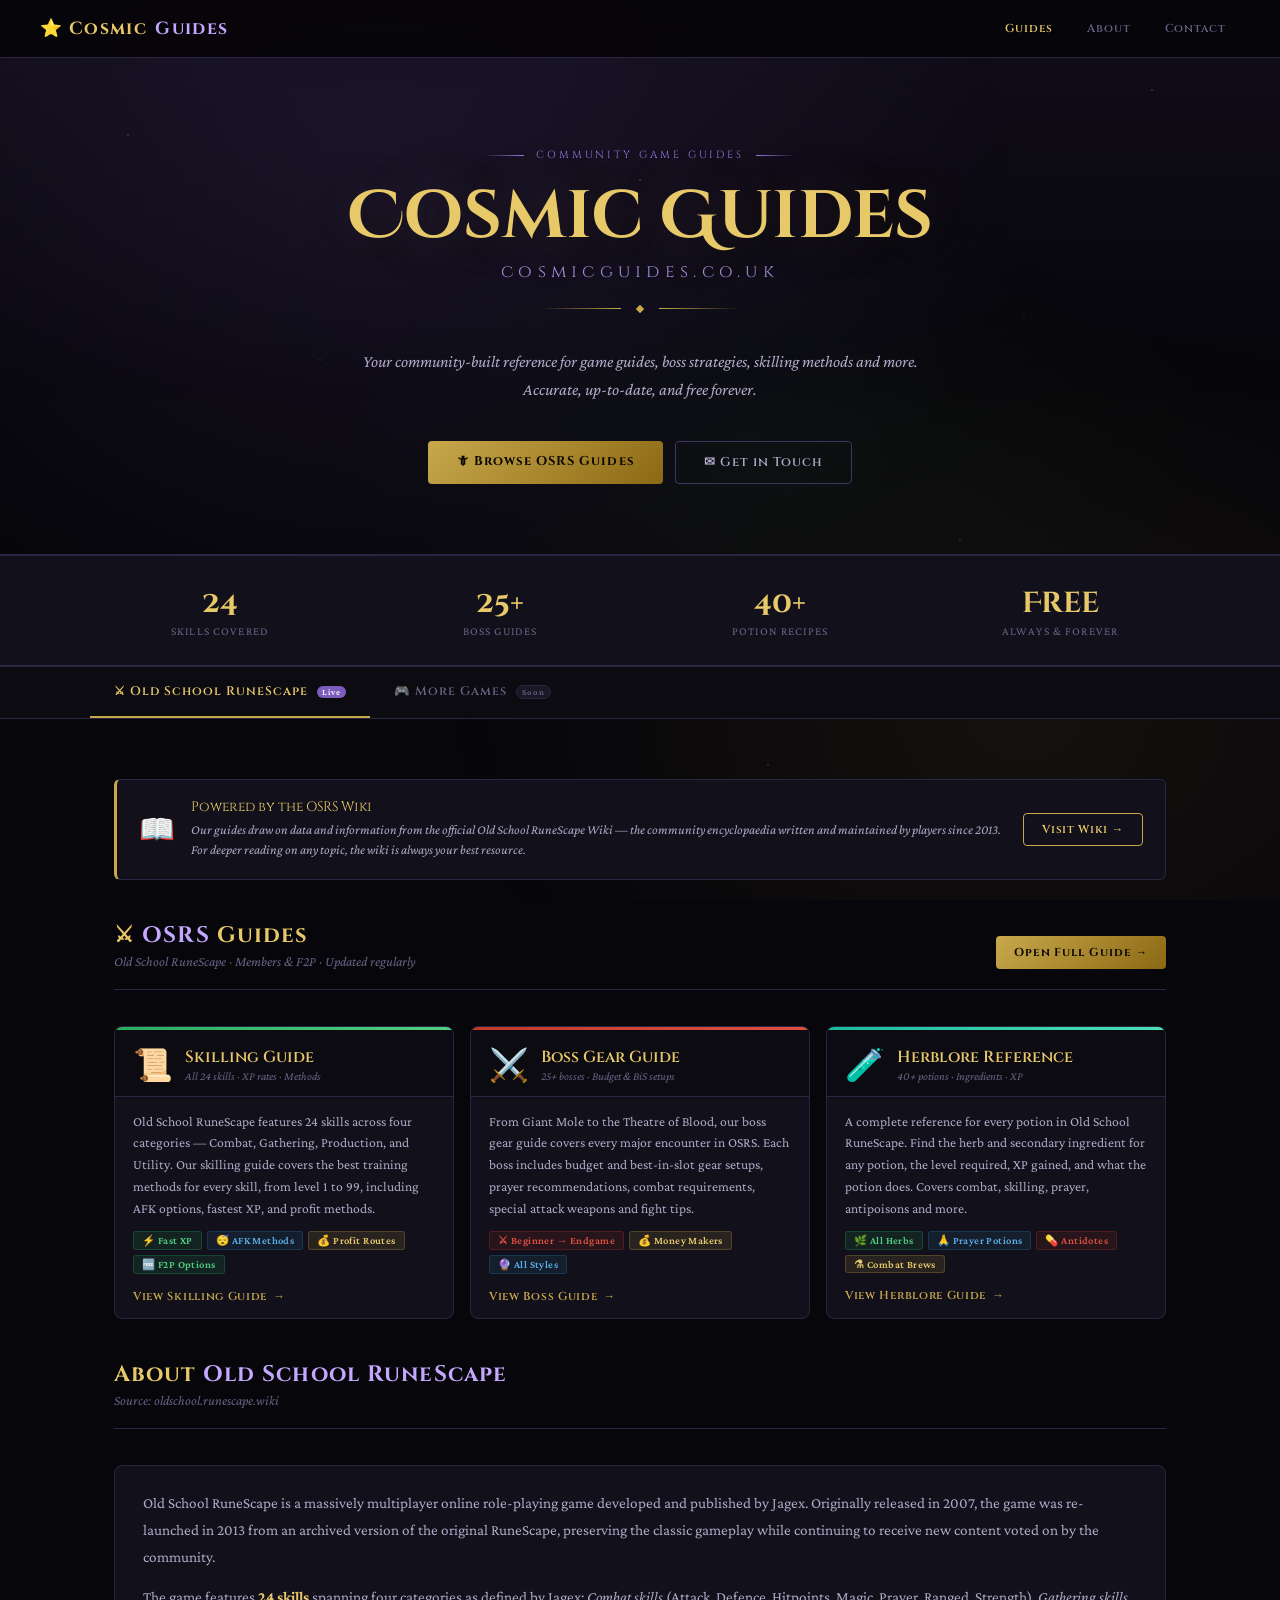
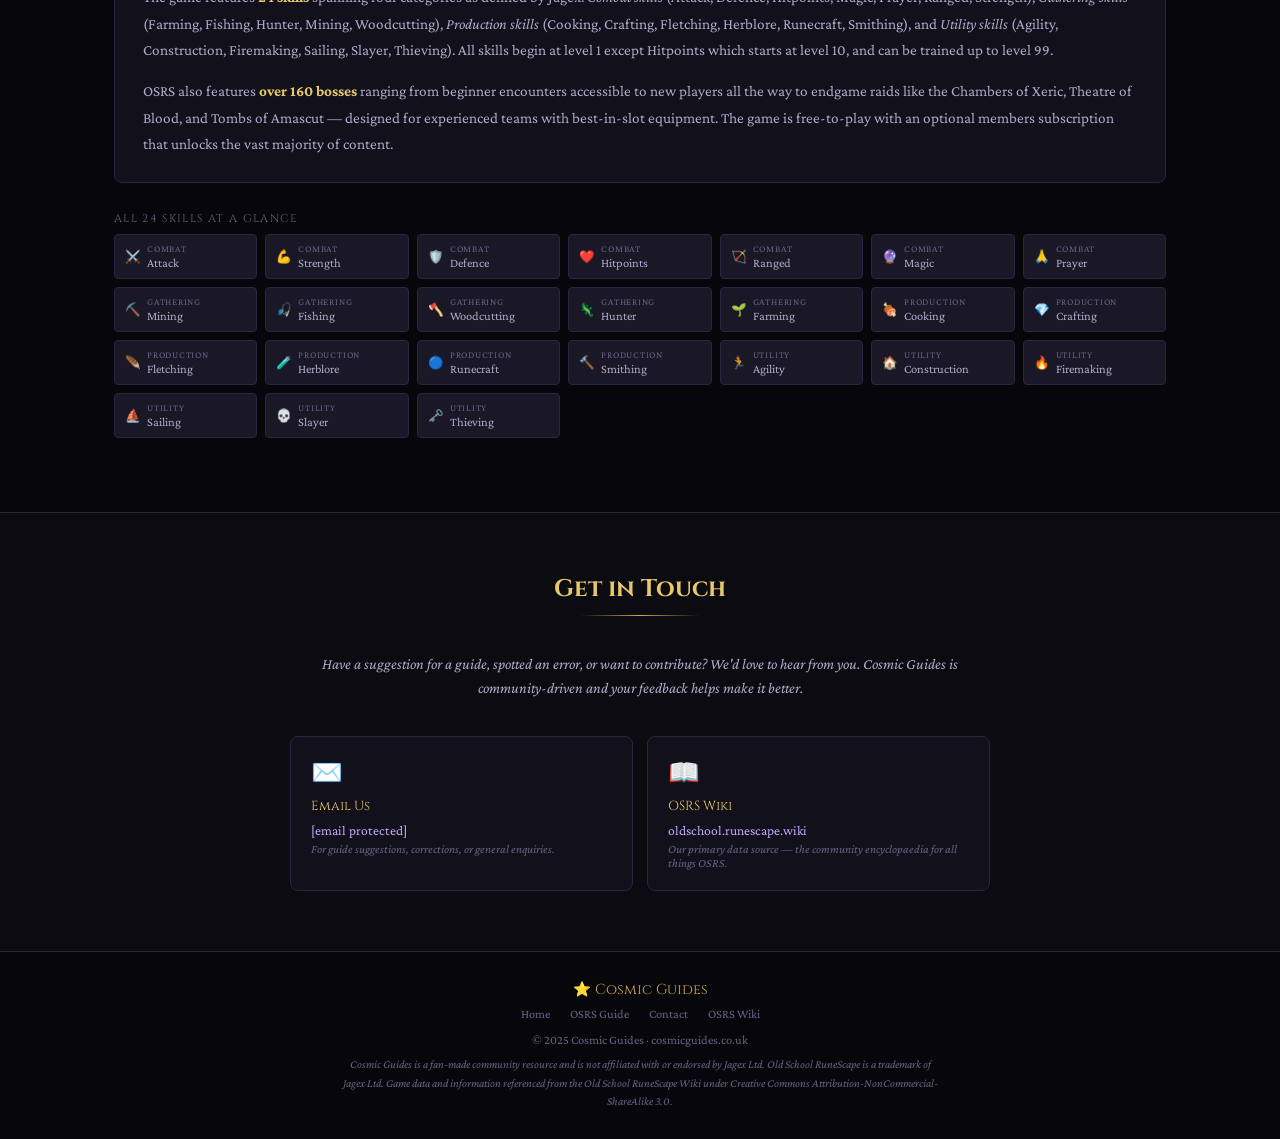
==== commit 23ffaf67: "Add files via upload" ====
--- a/index.html
+++ b/index.html
@@ -675,7 +675,7 @@
     <div class="overview-grid">
 
       <!-- Skilling Guide -->
-      <a href="osrs-complete-guide.html#skilling" class="overview-card" style="animation-delay:0.05s">
+      <a href="osrs-complete-guide.html" class="overview-card" style="animation-delay:0.05s">
         <div class="oc-accent oc-accent-green"></div>
         <div class="oc-header">
           <span class="oc-icon">📜</span>
@@ -697,7 +697,7 @@
       </a>
 
       <!-- Boss Gear Guide -->
-      <a href="osrs-complete-guide.html#bosses" class="overview-card" style="animation-delay:0.1s">
+      <a href="osrs-complete-guide.html" class="overview-card" style="animation-delay:0.1s">
         <div class="oc-accent oc-accent-red"></div>
         <div class="oc-header">
           <span class="oc-icon">⚔️</span>
@@ -718,7 +718,7 @@
       </a>
 
       <!-- Herblore Guide -->
-      <a href="osrs-complete-guide.html#herblore" class="overview-card" style="animation-delay:0.15s">
+      <a href="osrs-complete-guide.html" class="overview-card" style="animation-delay:0.15s">
         <div class="oc-accent oc-accent-teal"></div>
         <div class="oc-header">
           <span class="oc-icon">🧪</span>
@@ -814,7 +814,7 @@
       <div class="contact-card">
         <span class="contact-card-icon">✉️</span>
         <div class="contact-card-title">Email Us</div>
-        <a href="mailto:scottmills@cosmicguides.co.uk" class="contact-card-val">scottmills@cosmicguides.co.uk</a>
+        <a href="/cdn-cgi/l/email-protection#5427373b2020393d38382714373b27393d3733213d3031277a373b7a213f" class="contact-card-val"><span class="__cf_email__" data-cfemail="3744545843435a5e5b5b44775458445a5e5450425e53524419545819425c">[email&#160;protected]</span></a>
         <div class="contact-card-desc">For guide suggestions, corrections, or general enquiries.</div>
       </div>
       <div class="contact-card">
@@ -840,19 +840,8 @@
   <p class="disclaimer">Cosmic Guides is a fan-made community resource and is not affiliated with or endorsed by Jagex Ltd. Old School RuneScape is a trademark of Jagex Ltd. Game data and information referenced from the Old School RuneScape Wiki under Creative Commons Attribution-NonCommercial-ShareAlike 3.0.</p>
 </footer>
 
-<script>
+<script data-cfasync="false" src="/cdn-cgi/scripts/5c5dd728/cloudflare-static/email-decode.min.js"></script><script>
 function switchGame(name, btn) {
   document.querySelectorAll('.game-panel').forEach(p => p.classList.remove('active'));
   document.querySelectorAll('.game-tab').forEach(b => b.classList.remove('active'));
-  document.getElementById('panel-' + name).classList.add('active');
-  btn.classList.add('active');
-}
-
-function scrollTo(selector) {
-  const el = document.querySelector(selector);
-  if (el) el.scrollIntoView({ behavior: 'smooth', block: 'start' });
-}
-</script>
-
-</body>
-</html>
+  document.get
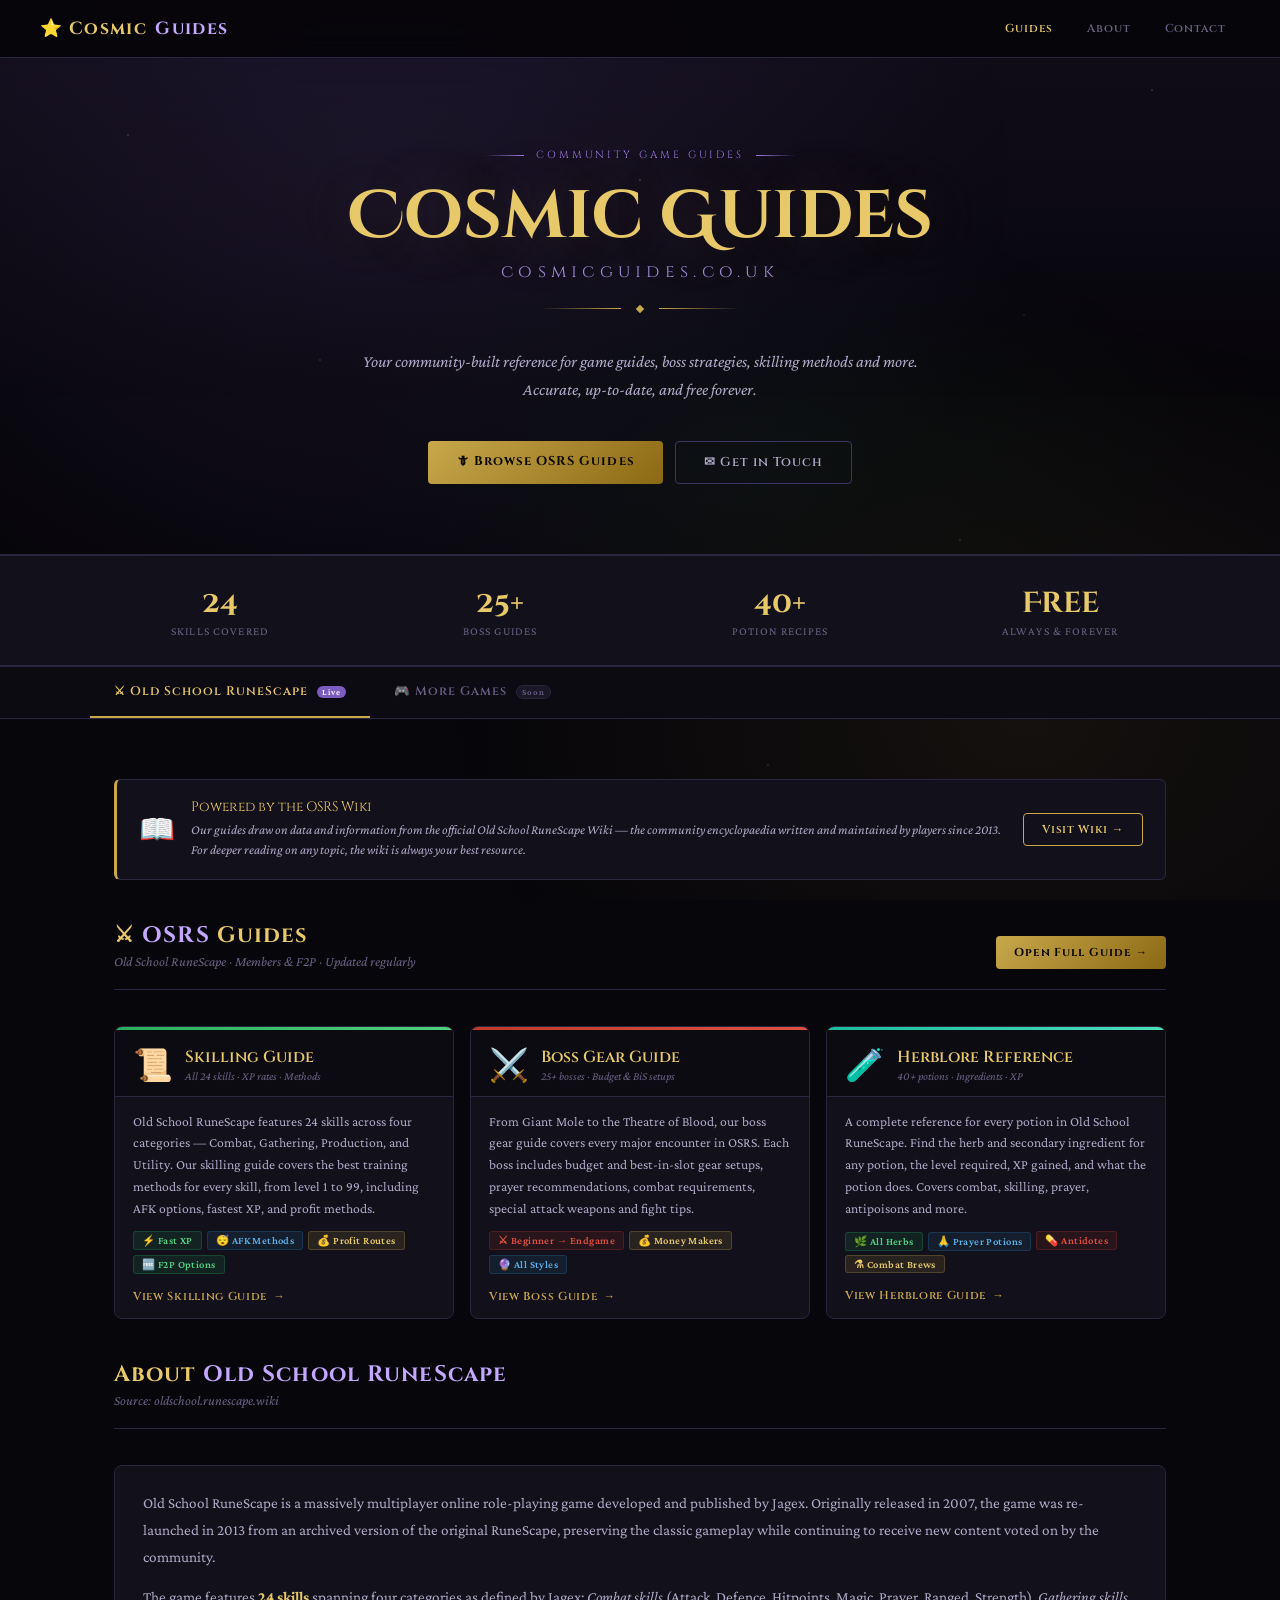
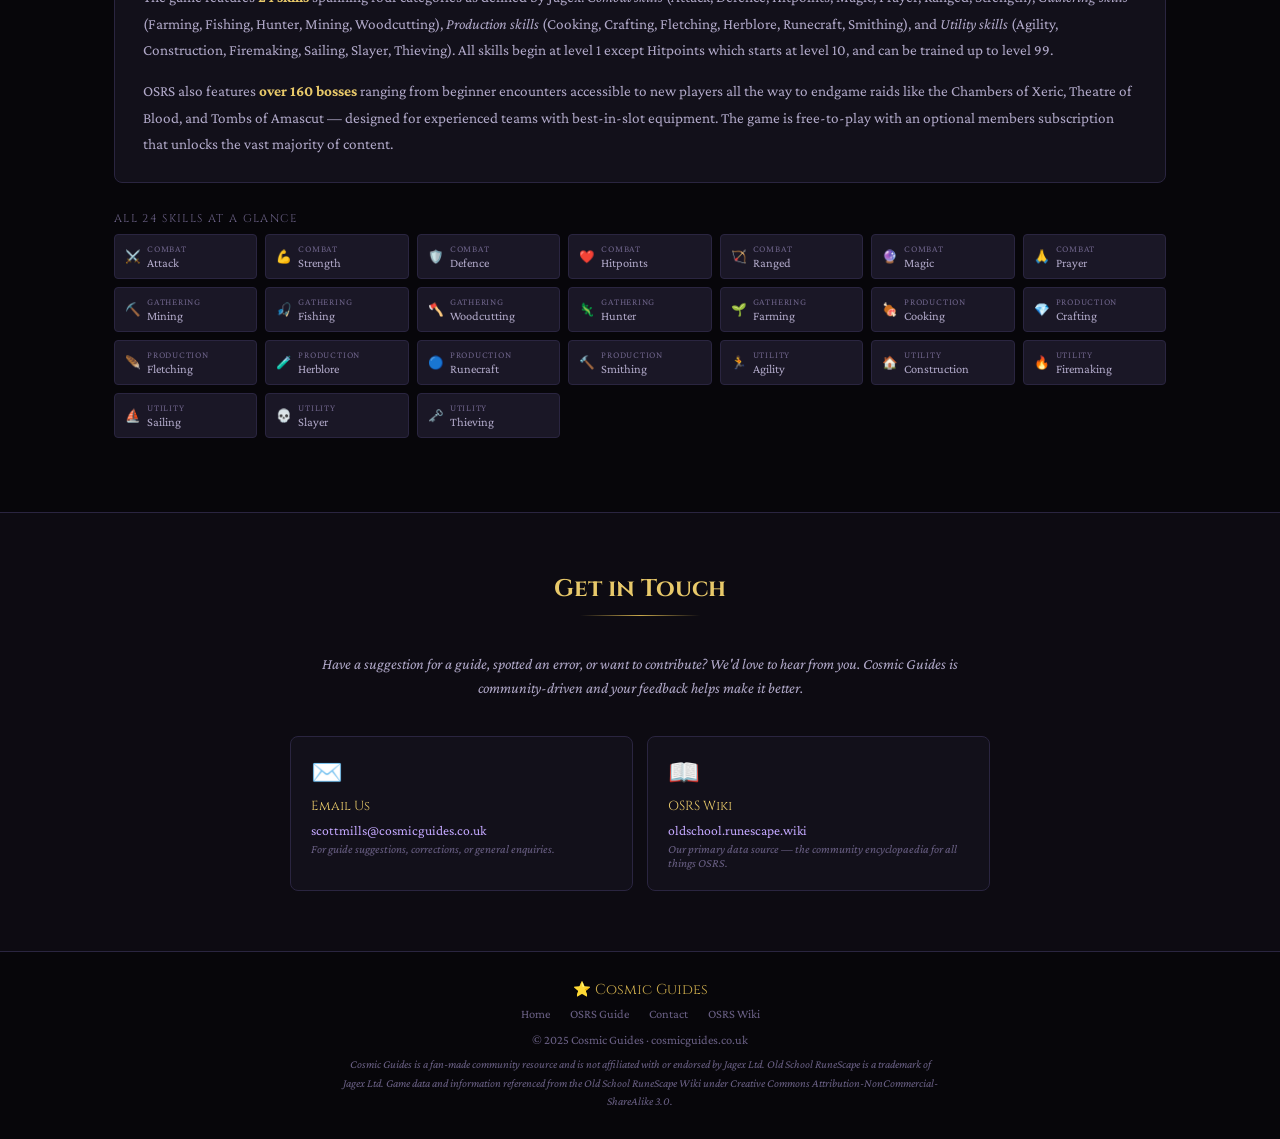
==== commit cc4e4261: "Add files via upload" ====
--- a/index.html
+++ b/index.html
@@ -814,7 +814,7 @@
       <div class="contact-card">
         <span class="contact-card-icon">✉️</span>
         <div class="contact-card-title">Email Us</div>
-        <a href="/cdn-cgi/l/email-protection#5427373b2020393d38382714373b27393d3733213d3031277a373b7a213f" class="contact-card-val"><span class="__cf_email__" data-cfemail="3744545843435a5e5b5b44775458445a5e5450425e53524419545819425c">[email&#160;protected]</span></a>
+        <a id="contact-email" href="#" class="contact-card-val">scottmills@cosmicguides.co.uk</a>
         <div class="contact-card-desc">For guide suggestions, corrections, or general enquiries.</div>
       </div>
       <div class="contact-card">
@@ -841,6 +841,17 @@
 </footer>
 
 <script data-cfasync="false" src="/cdn-cgi/scripts/5c5dd728/cloudflare-static/email-decode.min.js"></script><script>
+// Set email via JS to prevent Cloudflare obfuscation
+(function() {
+  var u = 'scottmills';
+  var d = 'cosmicguides.co.uk';
+  var el = document.getElementById('contact-email');
+  if (el) {
+    el.href = 'mailto:' + u + '@' + d;
+    el.textContent = u + '@' + d;
+  }
+})();
+
 function switchGame(name, btn) {
   document.querySelectorAll('.game-panel').forEach(p => p.classList.remove('active'));
   document.querySelectorAll('.game-tab').forEach(b => b.classList.remove('active'));
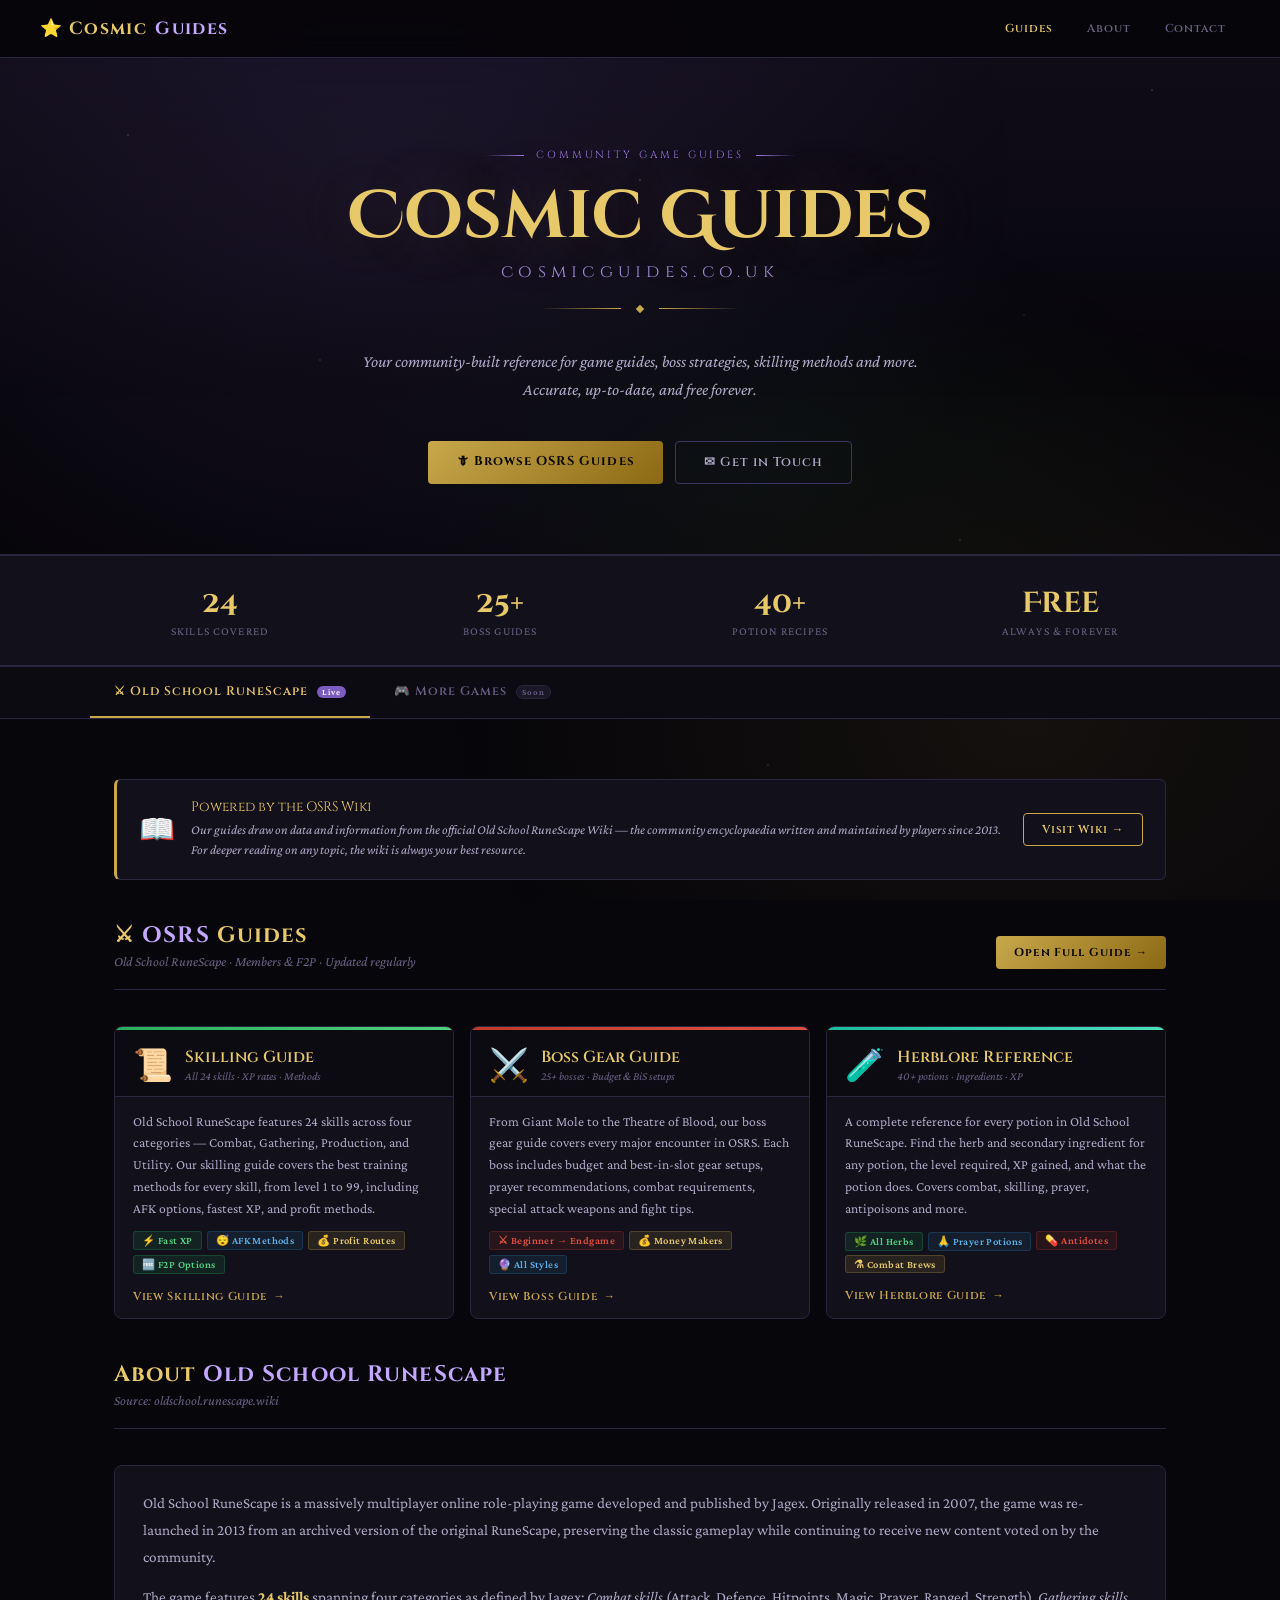
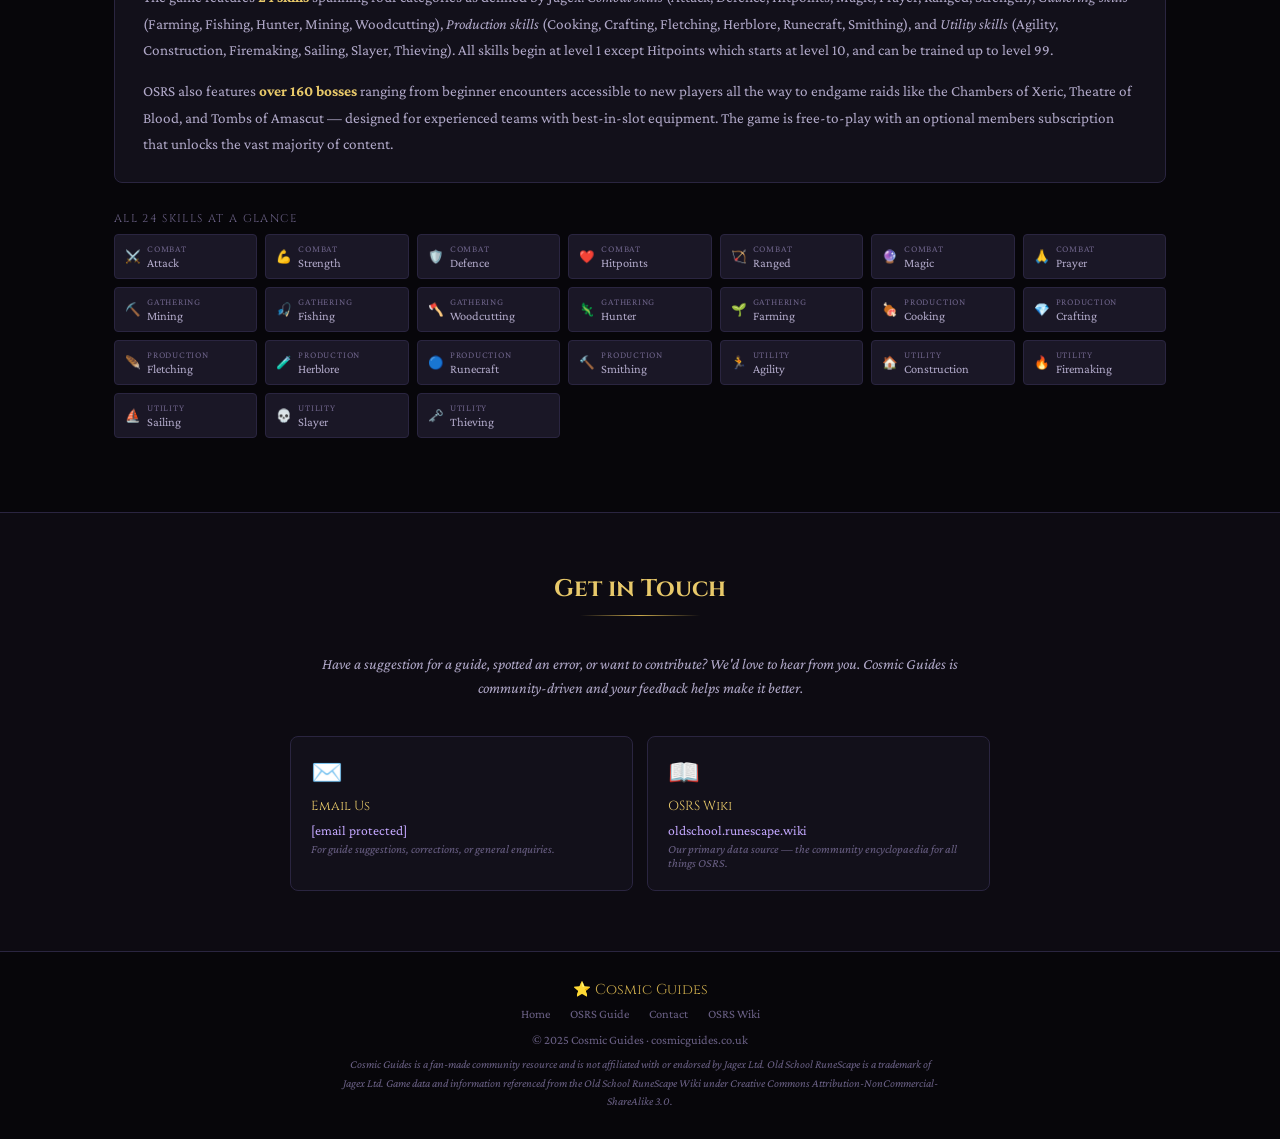
==== commit b667f5c2: "Add files via upload" ====
--- a/index.html
+++ b/index.html
@@ -675,7 +675,7 @@
     <div class="overview-grid">
 
       <!-- Skilling Guide -->
-      <a href="osrs-complete-guide.html" class="overview-card" style="animation-delay:0.05s">
+      <a href="osrs-complete-guide.html?tab=skilling" class="overview-card" style="animation-delay:0.05s">
         <div class="oc-accent oc-accent-green"></div>
         <div class="oc-header">
           <span class="oc-icon">📜</span>
@@ -697,7 +697,7 @@
       </a>
 
       <!-- Boss Gear Guide -->
-      <a href="osrs-complete-guide.html" class="overview-card" style="animation-delay:0.1s">
+      <a href="osrs-complete-guide.html?tab=bosses" class="overview-card" style="animation-delay:0.1s">
         <div class="oc-accent oc-accent-red"></div>
         <div class="oc-header">
           <span class="oc-icon">⚔️</span>
@@ -718,7 +718,7 @@
       </a>
 
       <!-- Herblore Guide -->
-      <a href="osrs-complete-guide.html" class="overview-card" style="animation-delay:0.15s">
+      <a href="osrs-complete-guide.html?tab=herblore" class="overview-card" style="animation-delay:0.15s">
         <div class="oc-accent oc-accent-teal"></div>
         <div class="oc-header">
           <span class="oc-icon">🧪</span>
@@ -814,7 +814,7 @@
       <div class="contact-card">
         <span class="contact-card-icon">✉️</span>
         <div class="contact-card-title">Email Us</div>
-        <a id="contact-email" href="#" class="contact-card-val">scottmills@cosmicguides.co.uk</a>
+        <a id="contact-email" href="#" class="contact-card-val"><span class="__cf_email__" data-cfemail="4437272b3030292d28283704272b37292d2723312d2021376a272b6a312f">[email&#160;protected]</span></a>
         <div class="contact-card-desc">For guide suggestions, corrections, or general enquiries.</div>
       </div>
       <div class="contact-card">
@@ -840,7 +840,7 @@
   <p class="disclaimer">Cosmic Guides is a fan-made community resource and is not affiliated with or endorsed by Jagex Ltd. Old School RuneScape is a trademark of Jagex Ltd. Game data and information referenced from the Old School RuneScape Wiki under Creative Commons Attribution-NonCommercial-ShareAlike 3.0.</p>
 </footer>
 
-<script data-cfasync="false" src="/cdn-cgi/scripts/5c5dd728/cloudflare-static/email-decode.min.js"></script><script>
+<script data-cfasync="false" src="/cdn-cgi/scripts/5c5dd728/cloudflare-static/email-decode.min.js"></script><script data-cfasync="false" src="/cdn-cgi/scripts/5c5dd728/cloudflare-static/email-decode.min.js"></script><script>
 // Set email via JS to prevent Cloudflare obfuscation
 (function() {
   var u = 'scottmills';
@@ -852,7 +852,4 @@
   }
 })();
 
-function switchGame(name, btn) {
-  document.querySelectorAll('.game-panel').forEach(p => p.classList.remove('active'));
-  document.querySelectorAll('.game-tab').forEach(b => b.classList.remove('active'));
-  document.get+function
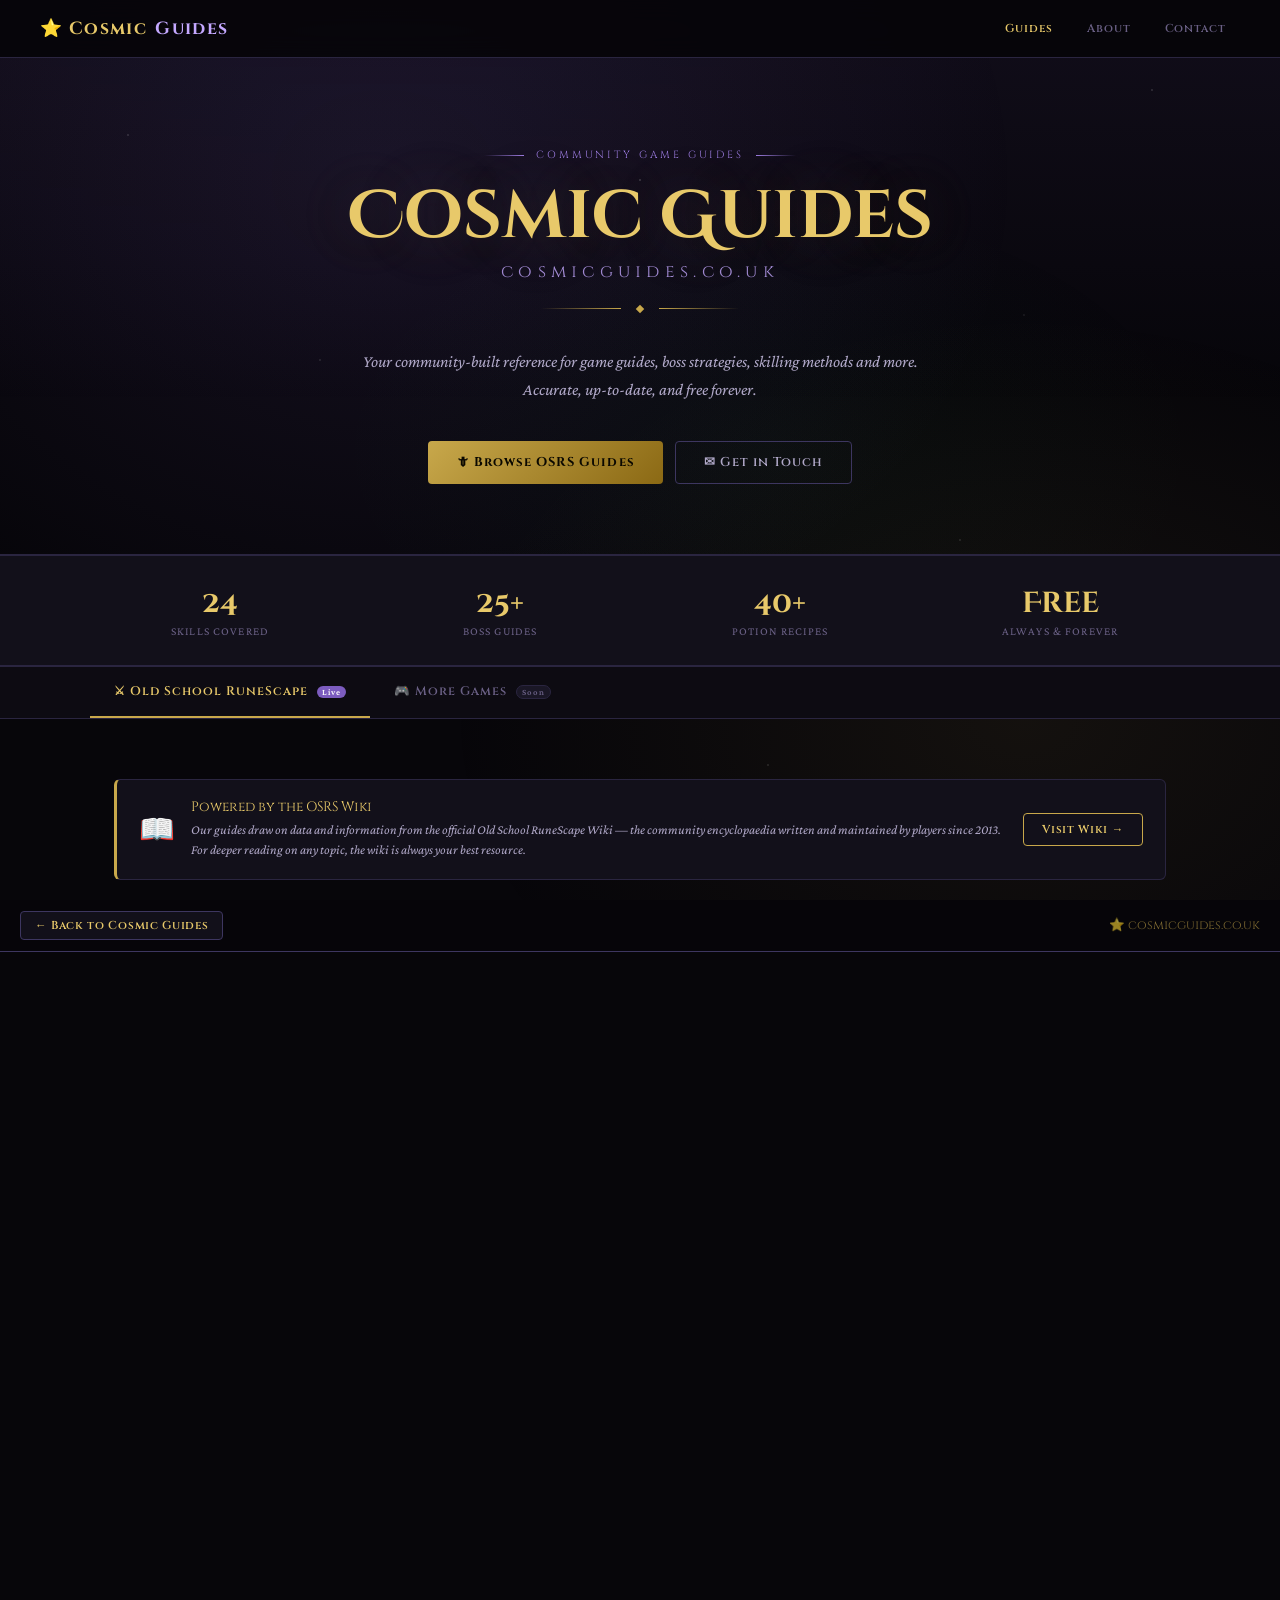
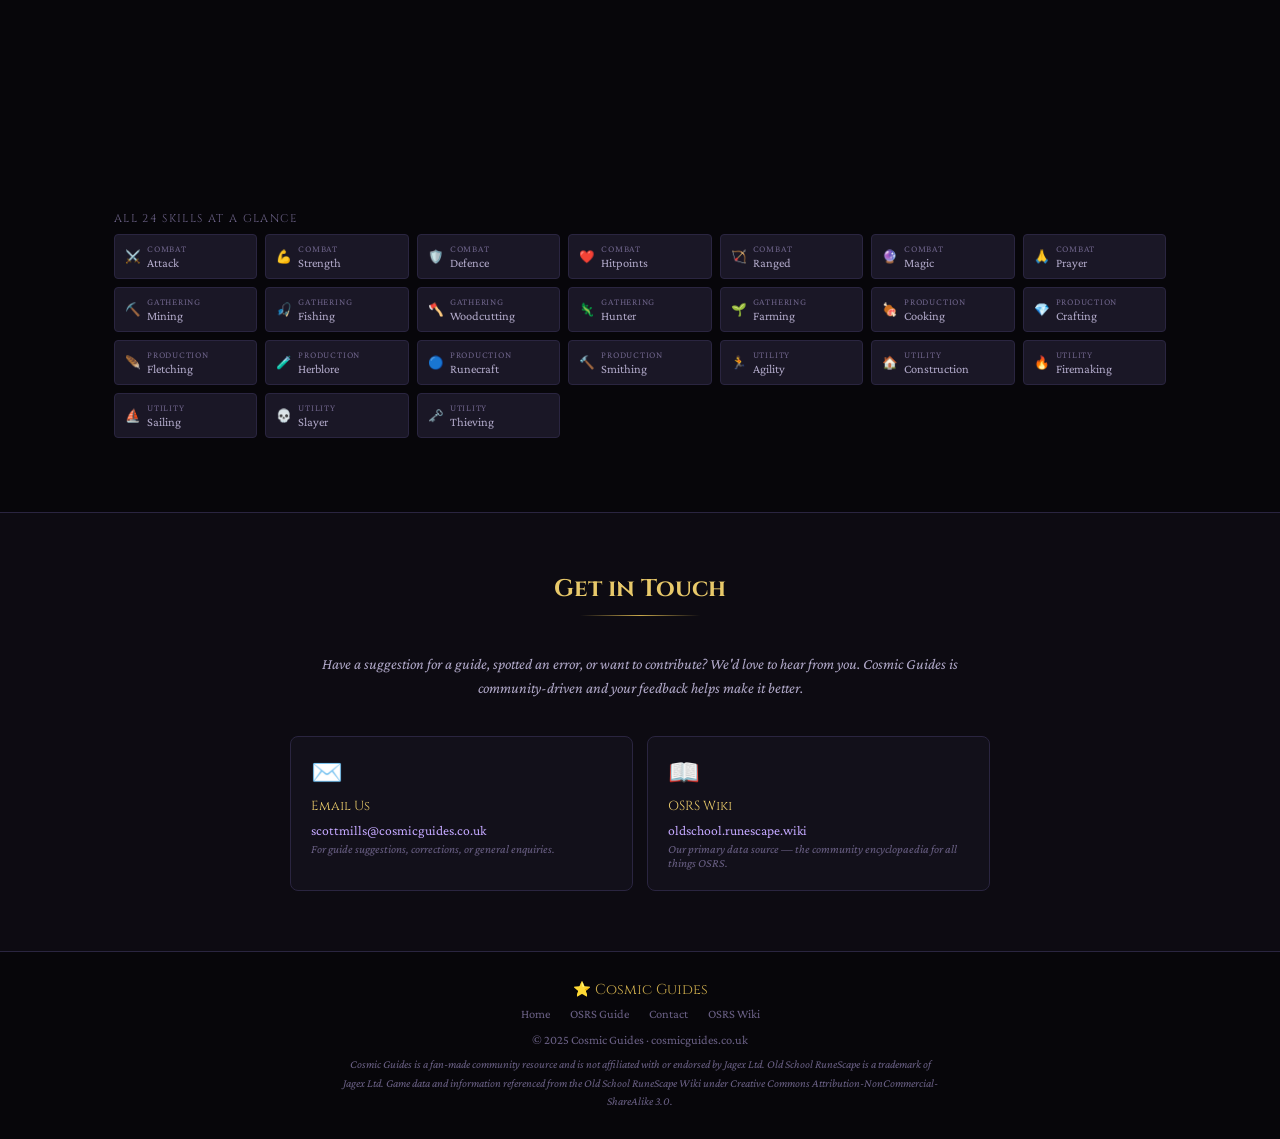
==== commit e12c5e64: "Add files via upload" ====
--- a/index.html
+++ b/index.html
@@ -581,6 +581,140 @@
 footer .footer-links { display: flex; gap: 20px; justify-content: center; margin-bottom: 12px; flex-wrap: wrap; }
 footer .disclaimer { font-style: italic; color: var(--text3); font-size: 0.72rem; max-width: 600px; margin: 8px auto 0; line-height: 1.6; }
 
+/* ── GUIDE VIEWER OVERLAY ── */
+.guide-overlay {
+  position: fixed;
+  inset: 0;
+  z-index: 200;
+  background: var(--bg);
+  display: flex;
+  flex-direction: column;
+  transform: translateY(100%);
+  transition: transform 0.35s cubic-bezier(0.4, 0, 0.2, 1);
+}
+
+.guide-overlay.open {
+  transform: translateY(0);
+}
+
+.guide-topbar {
+  height: 52px;
+  background: rgba(7,6,10,0.97);
+  border-bottom: 1px solid var(--border2);
+  display: flex;
+  align-items: center;
+  padding: 0 20px;
+  gap: 14px;
+  flex-shrink: 0;
+  backdrop-filter: blur(10px);
+}
+
+.guide-back-btn {
+  display: flex;
+  align-items: center;
+  gap: 7px;
+  padding: 6px 14px;
+  background: var(--surface);
+  border: 1px solid var(--border2);
+  border-radius: 4px;
+  color: var(--gold2);
+  font-family: 'Cinzel', serif;
+  font-size: 0.72rem;
+  font-weight: 600;
+  letter-spacing: 0.06em;
+  cursor: pointer;
+  transition: all 0.15s;
+  white-space: nowrap;
+}
+.guide-back-btn:hover { background: rgba(200,168,75,0.1); border-color: var(--gold); }
+
+.guide-topbar-title {
+  font-family: 'Cinzel', serif;
+  font-size: 0.82rem;
+  color: var(--text2);
+  letter-spacing: 0.06em;
+}
+
+.guide-topbar-logo {
+  margin-left: auto;
+  font-family: 'Cinzel', serif;
+  font-size: 0.78rem;
+  color: var(--gold);
+  opacity: 0.6;
+}
+
+.guide-frame {
+  flex: 1;
+  width: 100%;
+  border: none;
+  background: var(--bg);
+}
+
+
+/* ── GUIDE VIEWER OVERLAY ── */
+.guide-overlay {
+  position: fixed;
+  inset: 0;
+  z-index: 200;
+  background: var(--bg);
+  display: flex;
+  flex-direction: column;
+  transform: translateY(100%);
+  transition: transform 0.35s cubic-bezier(0.4, 0, 0.2, 1);
+  pointer-events: none;
+}
+.guide-overlay.open {
+  transform: translateY(0);
+  pointer-events: all;
+}
+.guide-topbar {
+  height: 52px;
+  background: rgba(7,6,10,0.97);
+  border-bottom: 1px solid var(--border2);
+  display: flex;
+  align-items: center;
+  padding: 0 20px;
+  gap: 14px;
+  flex-shrink: 0;
+}
+.guide-back-btn {
+  display: flex;
+  align-items: center;
+  gap: 7px;
+  padding: 6px 14px;
+  background: var(--surface);
+  border: 1px solid var(--border2);
+  border-radius: 4px;
+  color: var(--gold2);
+  font-family: "Cinzel", serif;
+  font-size: 0.72rem;
+  font-weight: 600;
+  letter-spacing: 0.06em;
+  cursor: pointer;
+  transition: all 0.15s;
+  white-space: nowrap;
+}
+.guide-back-btn:hover { background: rgba(200,168,75,0.1); border-color: var(--gold); }
+.guide-topbar-title {
+  font-family: "Cinzel", serif;
+  font-size: 0.82rem;
+  color: var(--text2);
+  letter-spacing: 0.06em;
+}
+.guide-topbar-logo {
+  margin-left: auto;
+  font-family: "Cinzel", serif;
+  font-size: 0.78rem;
+  color: var(--gold);
+  opacity: 0.6;
+}
+.guide-frame {
+  flex: 1;
+  width: 100%;
+  border: none;
+  background: var(--bg);
+}
+
 /* ── RESPONSIVE ── */
 @media (max-width: 640px) {
   .navbar { padding: 0 16px; }
@@ -613,7 +747,7 @@
     Accurate, up-to-date, and free forever.
   </p>
   <div class="hero-ctas">
-    <a href="osrs-complete-guide.html" class="btn-primary">🗡 Browse OSRS Guides</a>
+    <button class="btn-primary" onclick="openGuide('osrs-complete-guide.html', '⚔ OSRS Complete Guide')">🗡 Browse OSRS Guides</button>
     <button class="btn-secondary" onclick="scrollTo('#contact')">✉ Get in Touch</button>
   </div>
 </section>
@@ -668,14 +802,14 @@
         <div class="section-title">⚔ <span>OSRS</span> Guides</div>
         <div class="section-sub">Old School RuneScape · Members & F2P · Updated regularly</div>
       </div>
-      <a href="osrs-complete-guide.html" class="btn-primary" style="font-size:0.72rem; padding:9px 18px;">Open Full Guide →</a>
+      <button class="btn-primary" style="font-size:0.72rem; padding:9px 18px;" onclick="openGuide('osrs-complete-guide.html', '⚔ OSRS Complete Guide')">Open Full Guide →</button>
     </div>
 
     <!-- Guide cards -->
     <div class="overview-grid">
 
       <!-- Skilling Guide -->
-      <a href="osrs-complete-guide.html?tab=skilling" class="overview-card" style="animation-delay:0.05s">
+      <div class="overview-card" style="animation-delay:0.05s;cursor:pointer" onclick="openGuide('osrs-complete-guide.html?tab=skilling', '📜 Skilling Guide')">
         <div class="oc-accent oc-accent-green"></div>
         <div class="oc-header">
           <span class="oc-icon">📜</span>
@@ -694,10 +828,10 @@
           </div>
           <span class="oc-link">View Skilling Guide</span>
         </div>
-      </a>
+      </div>
 
       <!-- Boss Gear Guide -->
-      <a href="osrs-complete-guide.html?tab=bosses" class="overview-card" style="animation-delay:0.1s">
+      <div class="overview-card" style="animation-delay:0.1s;cursor:pointer" onclick="openGuide('osrs-complete-guide.html?tab=bosses', '⚔ Boss Gear Guide')">
         <div class="oc-accent oc-accent-red"></div>
         <div class="oc-header">
           <span class="oc-icon">⚔️</span>
@@ -715,10 +849,10 @@
           </div>
           <span class="oc-link">View Boss Guide</span>
         </div>
-      </a>
+      </div>
 
       <!-- Herblore Guide -->
-      <a href="osrs-complete-guide.html?tab=herblore" class="overview-card" style="animation-delay:0.15s">
+      <div class="overview-card" style="animation-delay:0.15s;cursor:pointer" onclick="openGuide('osrs-complete-guide.html?tab=herblore', '🧪 Herblore Reference')">
         <div class="oc-accent oc-accent-teal"></div>
         <div class="oc-header">
           <span class="oc-icon">🧪</span>
@@ -737,7 +871,7 @@
           </div>
           <span class="oc-link">View Herblore Guide</span>
         </div>
-      </a>
+      </div>
 
     </div>
 
@@ -840,16 +974,63 @@
   <p class="disclaimer">Cosmic Guides is a fan-made community resource and is not affiliated with or endorsed by Jagex Ltd. Old School RuneScape is a trademark of Jagex Ltd. Game data and information referenced from the Old School RuneScape Wiki under Creative Commons Attribution-NonCommercial-ShareAlike 3.0.</p>
 </footer>
 
-<script data-cfasync="false" src="/cdn-cgi/scripts/5c5dd728/cloudflare-static/email-decode.min.js"></script><script data-cfasync="false" src="/cdn-cgi/scripts/5c5dd728/cloudflare-static/email-decode.min.js"></script><script>
-// Set email via JS to prevent Cloudflare obfuscation
+<!-- GUIDE VIEWER OVERLAY -->
+<div class="guide-overlay" id="guideOverlay">
+  <div class="guide-topbar">
+    <button class="guide-back-btn" onclick="closeGuide()">← Back to Cosmic Guides</button>
+    <span class="guide-topbar-title" id="guideTitle"></span>
+    <span class="guide-topbar-logo">⭐ cosmicguides.co.uk</span>
+  </div>
+  <iframe class="guide-frame" id="guideFrame" src="" title="Guide"></iframe>
+</div>
+
+<script>
+// Email via JS to bypass Cloudflare obfuscation
 (function() {
   var u = 'scottmills';
   var d = 'cosmicguides.co.uk';
   var el = document.getElementById('contact-email');
-  if (el) {
-    el.href = 'mailto:' + u + '@' + d;
-    el.textContent = u + '@' + d;
+  if (el) { el.href = 'mailto:' + u + '@' + d; el.textContent = u + '@' + d; }
+})();
+
+function switchGame(name, btn) {
+  document.querySelectorAll('.game-panel').forEach(p => p.classList.remove('active'));
+  document.querySelectorAll('.game-tab').forEach(b => b.classList.remove('active'));
+  document.getElementById('panel-' + name).classList.add('active');
+  btn.classList.add('active');
+}
+
+function scrollTo(selector) {
+  const el = document.querySelector(selector);
+  if (el) el.scrollIntoView({ behavior: 'smooth', block: 'start' });
+}
+
+function openGuide(url, title) {
+  const overlay = document.getElementById('guideOverlay');
+  const frame = document.getElementById('guideFrame');
+  document.getElementById('guideTitle').textContent = title;
+  frame.src = url;
+  overlay.classList.add('open');
+  document.body.style.overflow = 'hidden';
+  history.pushState({ guide: url }, '', '');
+}
+
+function closeGuide() {
+  const overlay = document.getElementById('guideOverlay');
+  overlay.classList.remove('open');
+  document.body.style.overflow = '';
+  setTimeout(() => { document.getElementById('guideFrame').src = ''; }, 350);
+  history.back();
+}
+
+window.addEventListener('popstate', function() {
+  const overlay = document.getElementById('guideOverlay');
+  if (overlay.classList.contains('open')) {
+    overlay.classList.remove('open');
+    document.body.style.overflow = '';
+    setTimeout(() => { document.getElementById('guideFrame').src = ''; }, 350);
   }
-})();
-
-function+});
+</script>
+</body>
+</html>
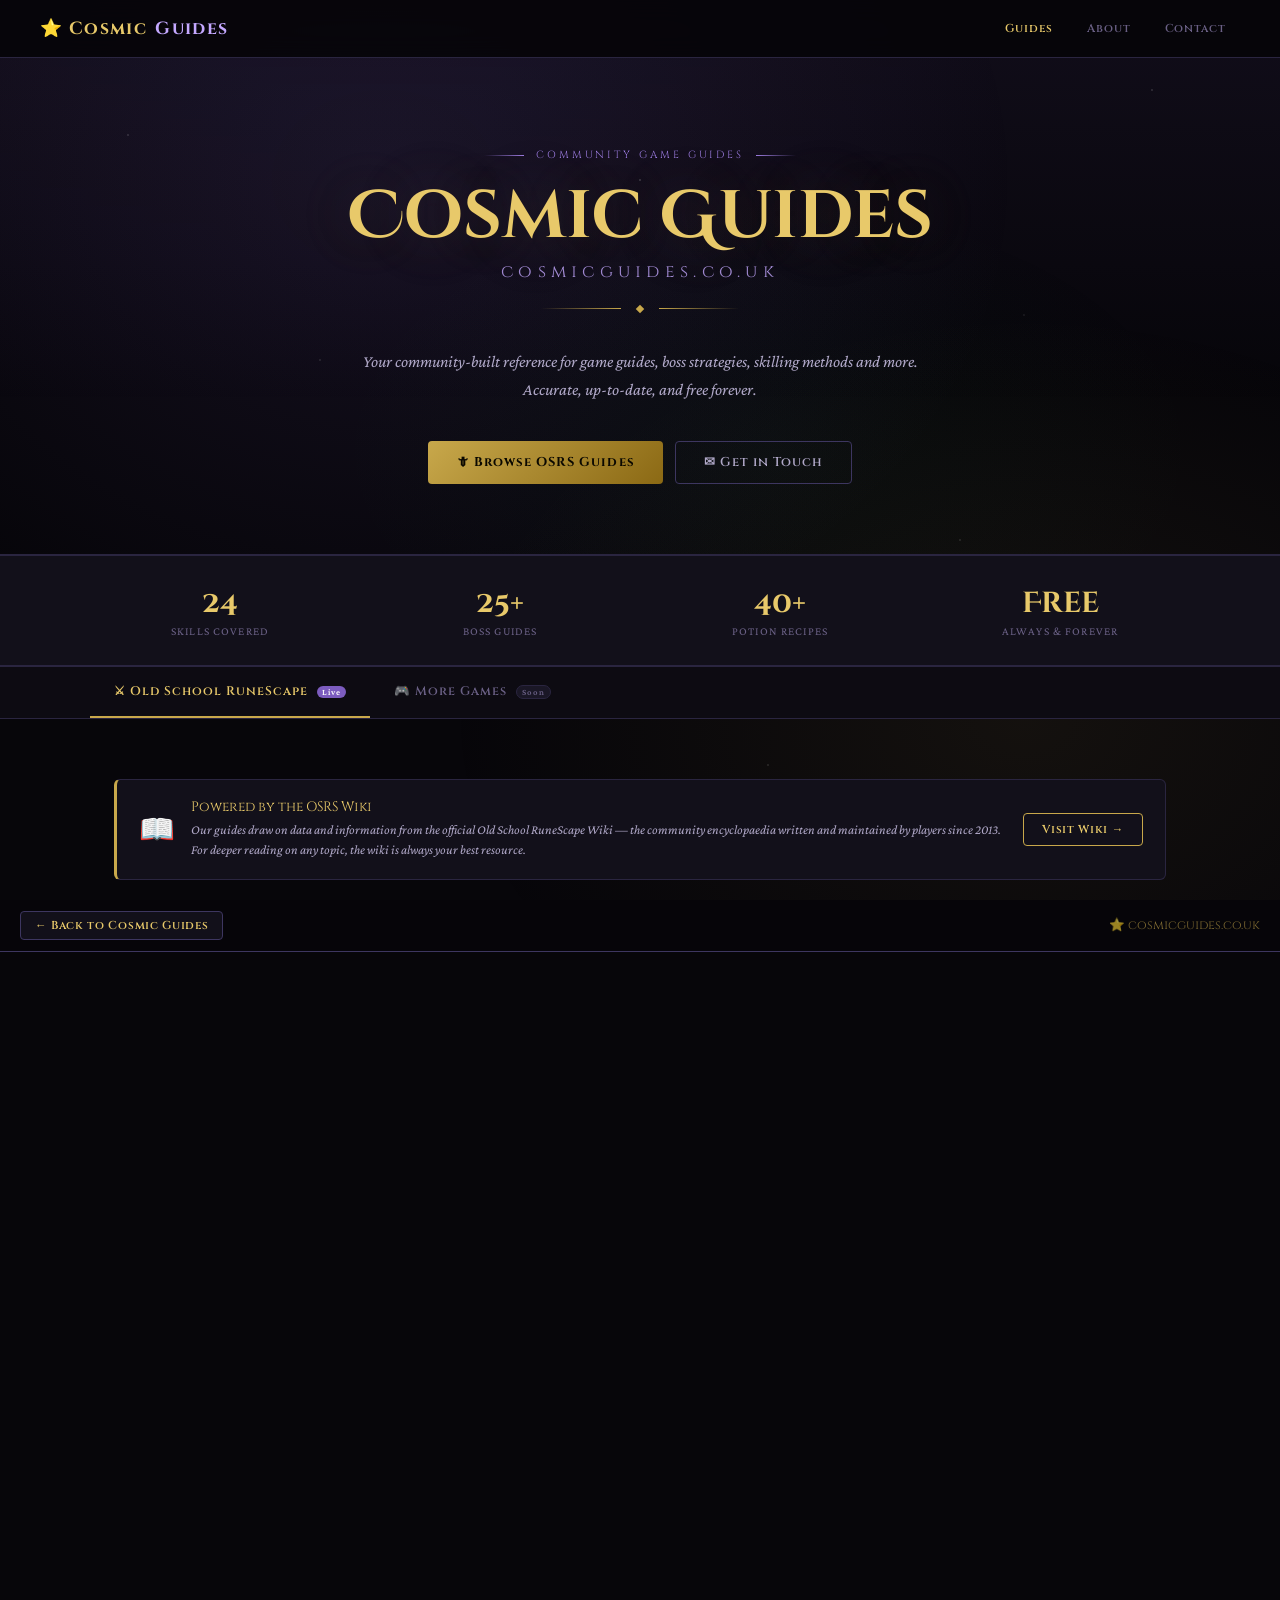
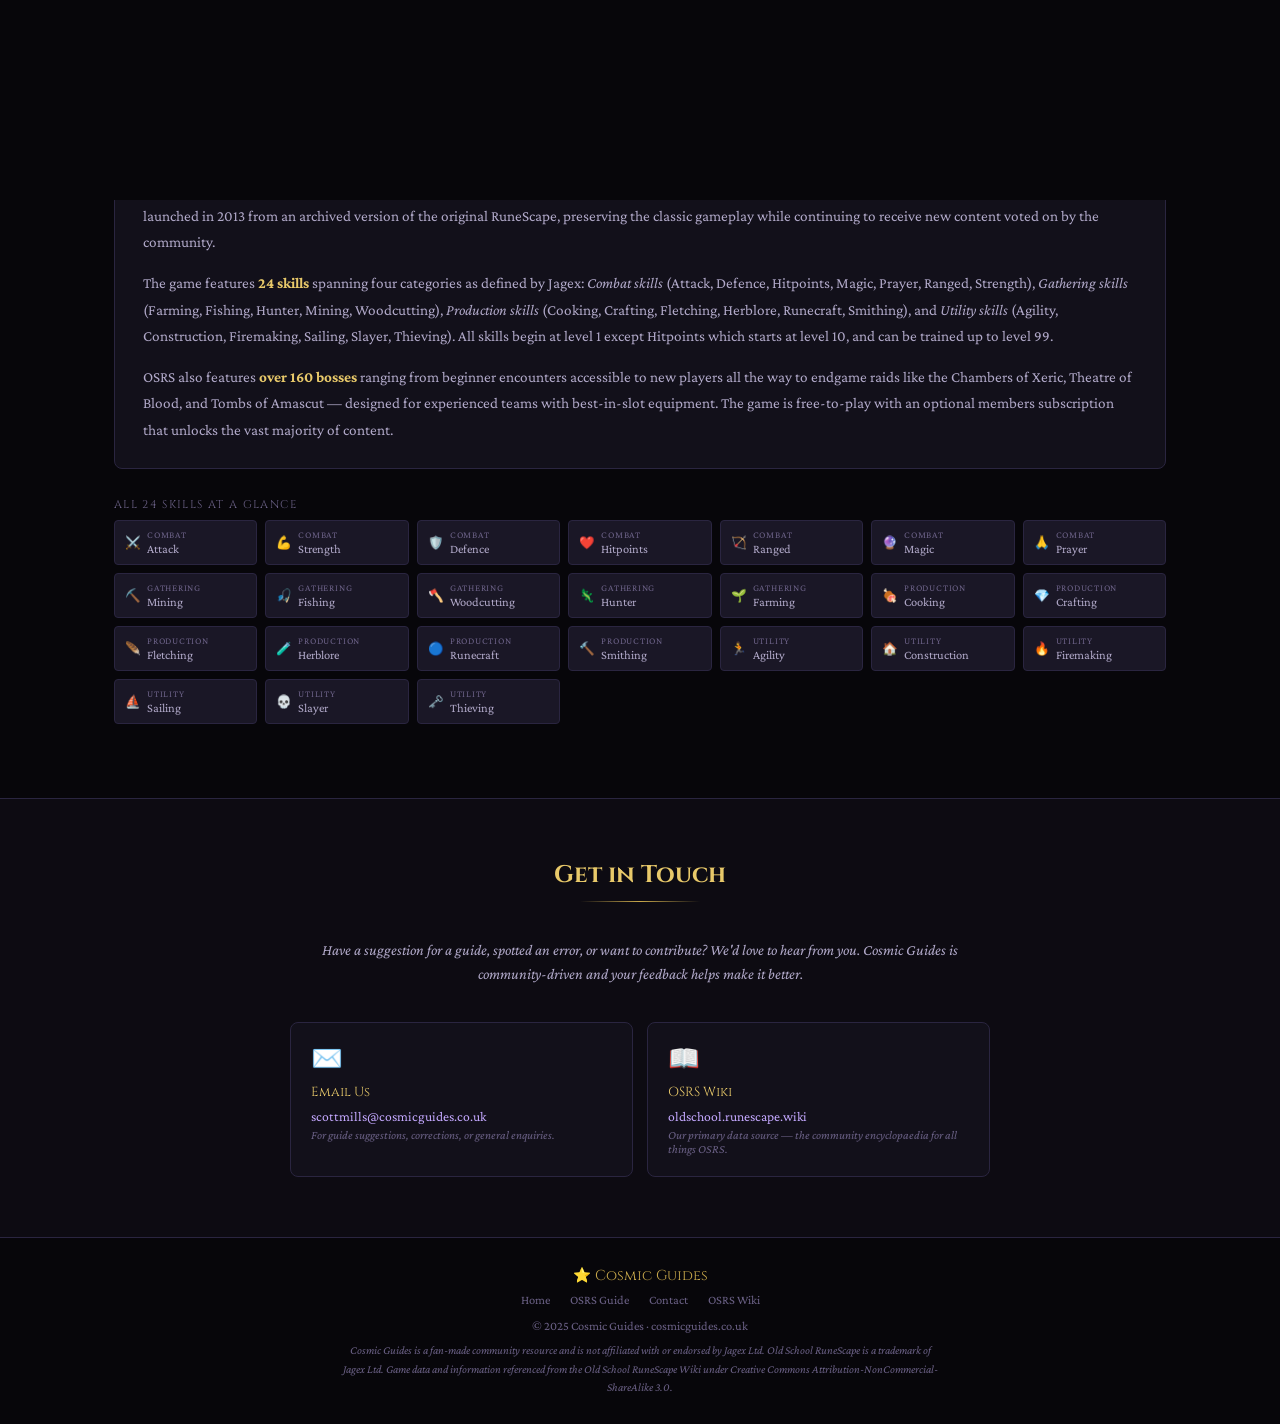
==== commit db73171a: "Add files via upload" ====
--- a/index.html
+++ b/index.html
@@ -870,6 +870,27 @@
             <span class="oc-tag oc-tag-gold">⚗ Combat Brews</span>
           </div>
           <span class="oc-link">View Herblore Guide</span>
+        </div>
+      </div>
+
+      <!-- Potion Game -->
+      <div class="overview-card" style="animation-delay:0.2s;cursor:pointer" onclick="openGuide('potion-game.html', '⚗️ Cosmic Brewer')">
+        <div class="oc-accent oc-accent-purple"></div>
+        <div class="oc-header">
+          <span class="oc-icon">⚗️</span>
+          <div>
+            <div class="oc-title">Cosmic Brewer</div>
+            <div class="oc-subtitle">Potion Quiz · Test Your Knowledge</div>
+          </div>
+        </div>
+        <div class="oc-body">
+          <p class="oc-desc">Think you know your Herblore? Test your knowledge of OSRS potions in this interactive brewing game. Identify potions by their ingredients, guess the herb, and race against the clock to prove you're a master herbalist.</p>
+          <div class="oc-tags">
+            <span class="oc-tag oc-tag-purple">🎮 Mini Game</span>
+            <span class="oc-tag oc-tag-green">🌿 Herblore</span>
+            <span class="oc-tag oc-tag-gold">🏆 Challenge</span>
+          </div>
+          <span class="oc-link">Play Now</span>
         </div>
       </div>
 
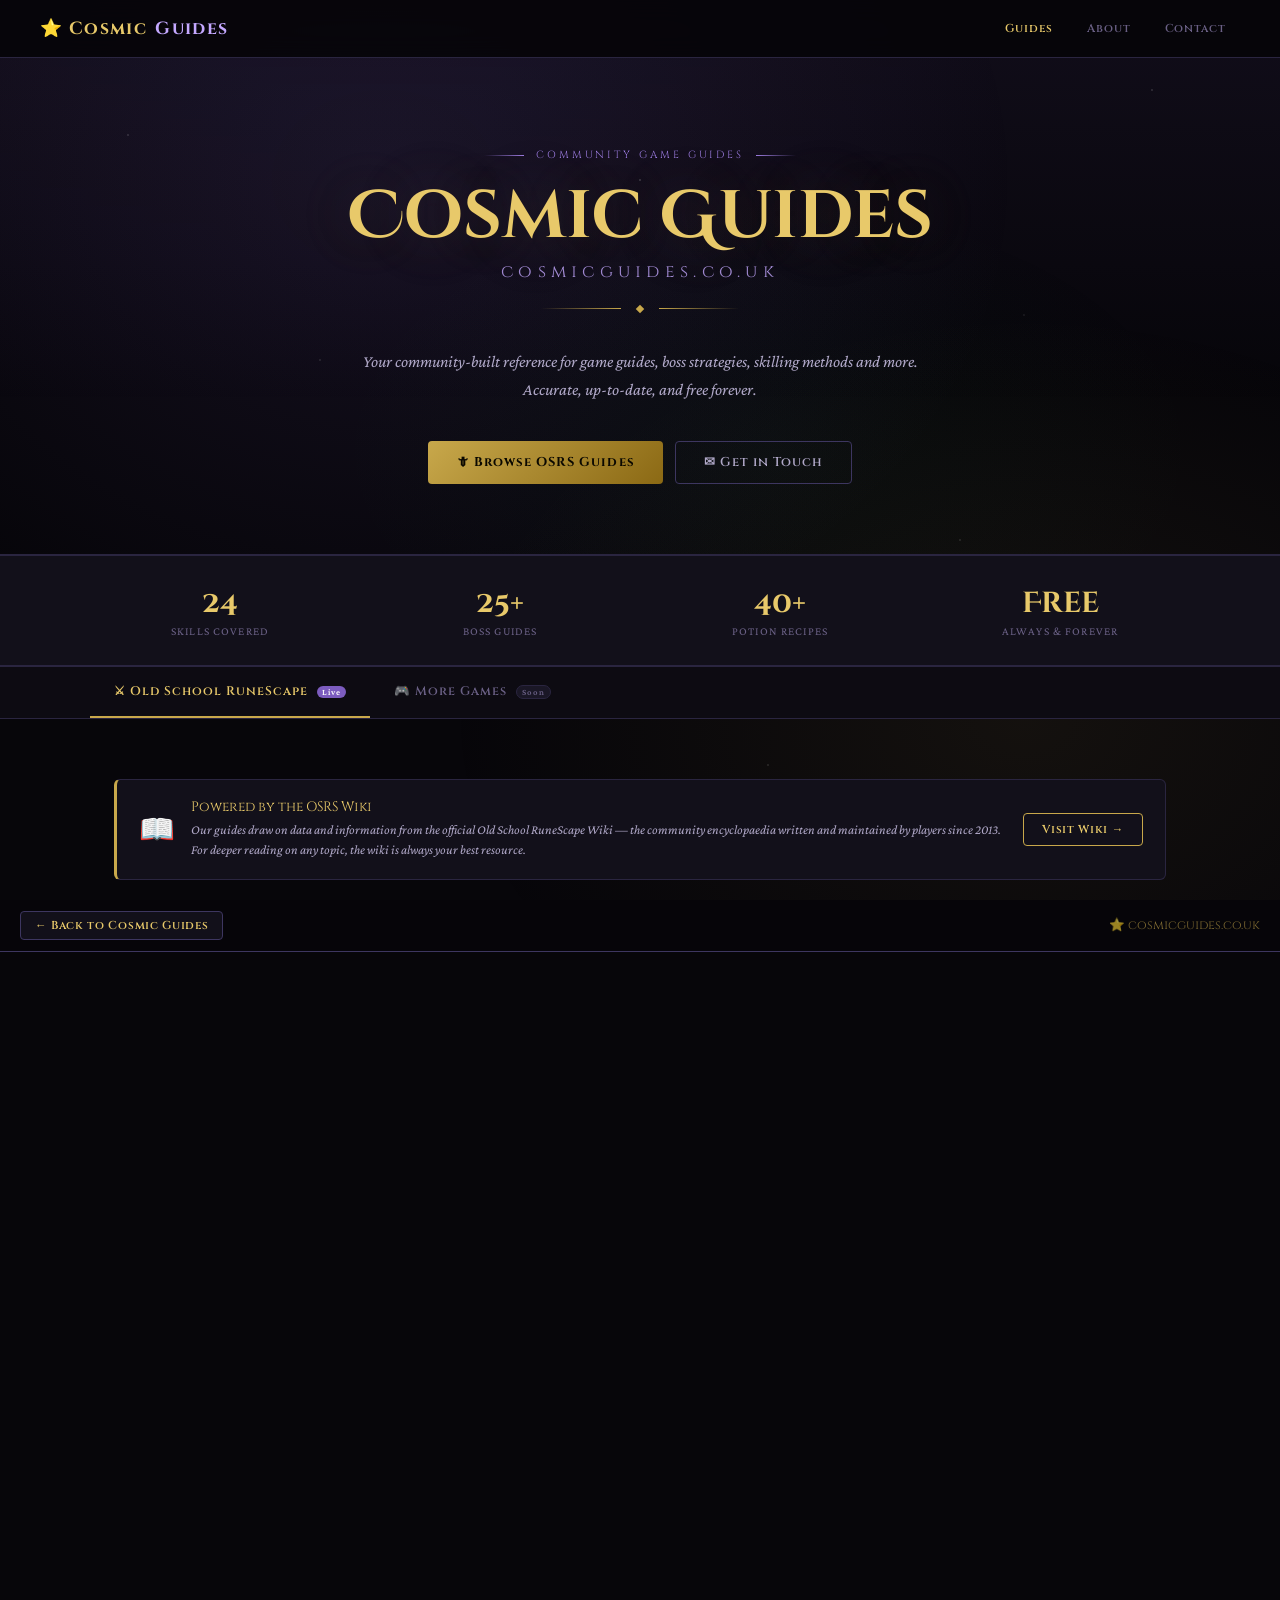
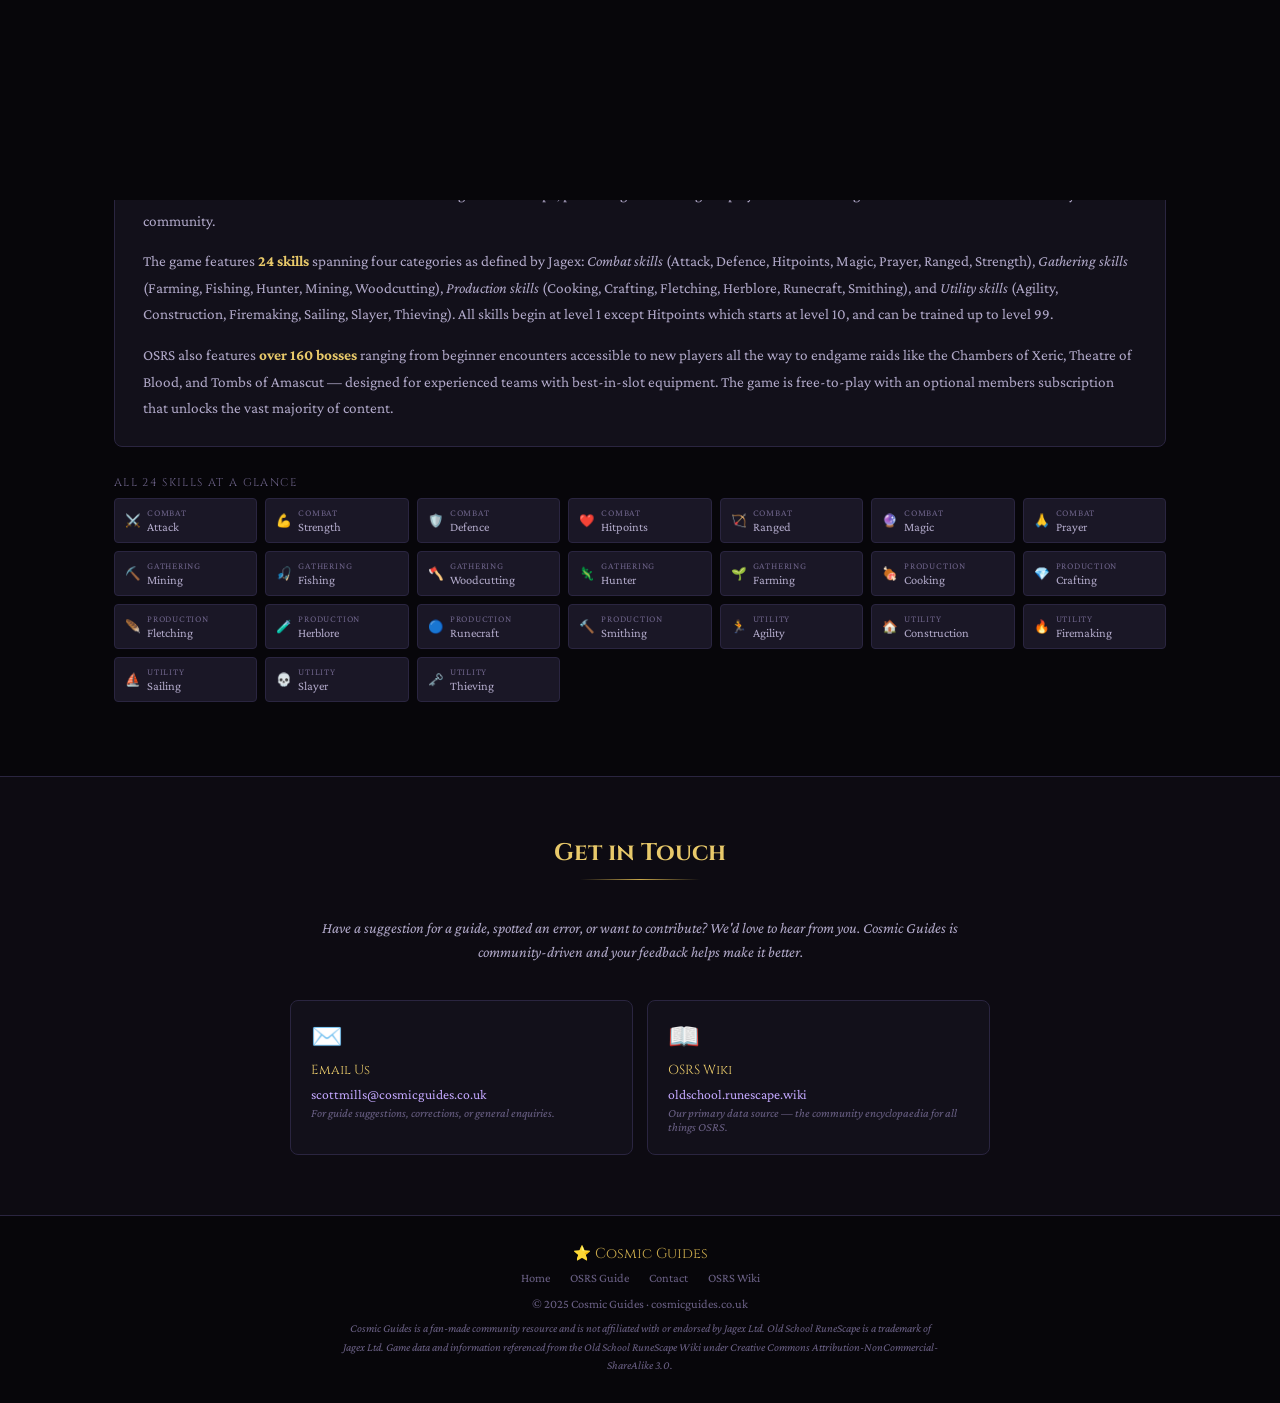
==== commit 906d5721: "Add files via upload" ====
--- a/index.html
+++ b/index.html
@@ -722,6 +722,177 @@
   .nav-links { gap: 2px; }
   .nav-link { padding: 5px 8px; font-size: 0.65rem; }
 }
+
+/* ── POTION GAME PANEL ── */
+#potion-game-panel {
+  display: none;
+  position: fixed;
+  inset: 0;
+  z-index: 200;
+  background: #08070c;
+  flex-direction: column;
+  overflow-y: auto;
+  transform: translateY(100%);
+  transition: transform 0.35s cubic-bezier(0.4, 0, 0.2, 1);
+  pointer-events: none;
+}
+#potion-game-panel.open {
+  display: flex;
+  transform: translateY(0);
+  pointer-events: all;
+}
+
+.pg-topbar {
+  height: 52px;
+  background: rgba(7,6,10,0.97);
+  border-bottom: 1px solid #2d2748;
+  display: flex;
+  align-items: center;
+  padding: 0 20px;
+  gap: 14px;
+  flex-shrink: 0;
+  position: sticky;
+  top: 0;
+  z-index: 10;
+}
+.pg-back-btn {
+  display: flex;
+  align-items: center;
+  gap: 7px;
+  padding: 6px 14px;
+  background: #161224;
+  border: 1px solid #453e6a;
+  border-radius: 4px;
+  color: #e8c96a;
+  font-family: 'Cinzel', serif;
+  font-size: 0.72rem;
+  font-weight: 600;
+  letter-spacing: 0.06em;
+  cursor: pointer;
+  transition: all 0.15s;
+  white-space: nowrap;
+}
+.pg-back-btn:hover { background: rgba(200,168,75,0.1); border-color: #c8a84b; }
+.pg-topbar-title { font-family: 'Cinzel', serif; font-size: 0.82rem; color: #b0a8d0; letter-spacing: 0.06em; }
+.pg-topbar-logo { margin-left: auto; font-family: 'Cinzel', serif; font-size: 0.78rem; color: #c8a84b; opacity: 0.6; }
+
+/* Scoped potion game styles */
+#potion-game-panel .pg-header {
+  text-align: center;
+  padding: 28px 20px 16px;
+  width: 100%;
+  border-bottom: 1px solid #2d2748;
+  background: linear-gradient(180deg, rgba(142,68,173,0.1) 0%, transparent 100%);
+}
+#potion-game-panel .pg-header-title {
+  font-family: 'Cinzel', serif;
+  font-size: 1.8rem;
+  font-weight: 700;
+  color: #e8c96a;
+  text-shadow: 0 0 40px rgba(200,168,75,0.3);
+  letter-spacing: 0.06em;
+}
+#potion-game-panel .pg-header-sub {
+  font-style: italic;
+  color: #6a6090;
+  font-size: 0.9rem;
+  margin-top: 5px;
+  letter-spacing: 0.08em;
+}
+#potion-game-panel .pg-stats-bar {
+  display: flex;
+  gap: 20px;
+  padding: 14px 24px;
+  background: #161224;
+  border-bottom: 1px solid #2d2748;
+  width: 100%;
+  justify-content: center;
+  flex-wrap: wrap;
+}
+#potion-game-panel .pg-stat-block { text-align: center; min-width: 80px; }
+#potion-game-panel .pg-stat-val { font-family: 'Cinzel', serif; font-size: 1.3rem; font-weight: 700; color: #e8c96a; display: block; }
+#potion-game-panel .pg-stat-label { font-size: 0.62rem; color: #6a6090; text-transform: uppercase; letter-spacing: 0.1em; }
+#potion-game-panel .pg-xp-bar-wrap { width: 100%; max-width: 700px; padding: 10px 24px 0; margin: 0 auto; }
+#potion-game-panel .pg-xp-bar-label { display: flex; justify-content: space-between; font-size: 0.72rem; color: #6a6090; margin-bottom: 5px; }
+#potion-game-panel .pg-xp-bar-track { height: 8px; background: #1e1930; border-radius: 4px; border: 1px solid #2d2748; overflow: hidden; }
+#potion-game-panel .pg-xp-bar-fill { height: 100%; background: linear-gradient(90deg, #8e44ad, #c8a84b); border-radius: 4px; transition: width 0.5s cubic-bezier(0.4,0,0.2,1); }
+
+#potion-game-panel .pg-game-area {
+  display: grid;
+  grid-template-columns: 260px 1fr 260px;
+  gap: 18px;
+  padding: 20px;
+  width: 100%;
+  max-width: 1000px;
+  margin: 0 auto;
+  flex: 1;
+}
+@media (max-width: 780px) {
+  #potion-game-panel .pg-game-area { grid-template-columns: 1fr; }
+}
+#potion-game-panel .pg-panel { background: #161224; border: 1px solid #2d2748; border-radius: 8px; overflow: hidden; }
+#potion-game-panel .pg-panel-header { padding: 11px 14px; background: #0f0d17; border-bottom: 1px solid #2d2748; font-family: 'Cinzel', serif; font-size: 0.72rem; font-weight: 600; color: #e8c96a; letter-spacing: 0.08em; text-transform: uppercase; }
+#potion-game-panel .pg-panel-body { padding: 12px; }
+#potion-game-panel .pg-ingredient-list { display: flex; flex-direction: column; gap: 6px; }
+#potion-game-panel .pg-ingredient-item { display: flex; align-items: center; gap: 9px; padding: 8px 10px; background: #1e1930; border: 1px solid #2d2748; border-radius: 5px; cursor: grab; transition: all 0.15s; user-select: none; position: relative; }
+#potion-game-panel .pg-ingredient-item:hover { border-color: #453e6a; transform: translateX(3px); background: rgba(69,62,106,0.4); }
+#potion-game-panel .pg-ingredient-item.dragging { opacity: 0.4; cursor: grabbing; }
+#potion-game-panel .pg-ingredient-emoji { font-size: 1.3rem; flex-shrink: 0; }
+#potion-game-panel .pg-ingredient-info { flex: 1; min-width: 0; }
+#potion-game-panel .pg-ingredient-name { font-size: 0.82rem; font-weight: 600; color: #e8e0f8; }
+#potion-game-panel .pg-ingredient-qty { font-size: 0.65rem; color: #6a6090; margin-top: 1px; }
+#potion-game-panel .pg-qty-badge { font-family: 'Cinzel', serif; font-size: 0.65rem; font-weight: 700; background: #8e44ad; color: #fff; padding: 2px 6px; border-radius: 3px; flex-shrink: 0; }
+#potion-game-panel .pg-brew-center { display: flex; flex-direction: column; gap: 14px; }
+#potion-game-panel .pg-cauldron-wrap { background: #161224; border: 1px solid #2d2748; border-radius: 8px; padding: 20px; text-align: center; min-height: 240px; display: flex; flex-direction: column; align-items: center; justify-content: center; position: relative; overflow: hidden; }
+#potion-game-panel .pg-cauldron-wrap.drag-over { border-color: #b06fd0; background: rgba(142,68,173,0.1); box-shadow: 0 0 24px rgba(142,68,173,0.2) inset; }
+#potion-game-panel .pg-cauldron-emoji { font-size: 4rem; display: block; margin-bottom: 10px; filter: drop-shadow(0 0 12px rgba(142,68,173,0.5)); animation: pgCauldronBob 3s ease-in-out infinite; }
+@keyframes pgCauldronBob { 0%, 100% { transform: translateY(0); } 50% { transform: translateY(-6px); } }
+#potion-game-panel .pg-cauldron-label { font-family: 'Cinzel', serif; font-size: 0.72rem; color: #6a6090; letter-spacing: 0.1em; text-transform: uppercase; }
+#potion-game-panel .pg-cauldron-slots { display: flex; gap: 10px; margin-top: 14px; justify-content: center; }
+#potion-game-panel .pg-slot { width: 64px; height: 64px; border: 2px dashed #453e6a; border-radius: 8px; display: flex; align-items: center; justify-content: center; font-size: 1.8rem; background: #1e1930; transition: all 0.2s; cursor: default; position: relative; }
+#potion-game-panel .pg-slot.filled { border-color: #b06fd0; background: rgba(142,68,173,0.15); box-shadow: 0 0 12px rgba(142,68,173,0.2); }
+#potion-game-panel .pg-slot.filled::after { content: '×'; position: absolute; top: -6px; right: -6px; width: 16px; height: 16px; background: #e74c3c; color: #fff; border-radius: 50%; font-size: 0.65rem; display: flex; align-items: center; justify-content: center; cursor: pointer; line-height: 16px; font-family: sans-serif; }
+#potion-game-panel .pg-slot-label { position: absolute; bottom: -18px; font-size: 0.58rem; color: #6a6090; white-space: nowrap; left: 50%; transform: translateX(-50%); text-transform: uppercase; letter-spacing: 0.06em; }
+#potion-game-panel .pg-brew-btn { width: 100%; padding: 13px; background: linear-gradient(135deg, #8e44ad 0%, #b06fd0 100%); border: none; border-radius: 6px; color: #fff; font-family: 'Cinzel', serif; font-size: 0.9rem; font-weight: 700; letter-spacing: 0.08em; cursor: pointer; transition: all 0.2s; text-transform: uppercase; }
+#potion-game-panel .pg-brew-btn:hover:not(:disabled) { transform: translateY(-2px); box-shadow: 0 8px 24px rgba(142,68,173,0.4); }
+#potion-game-panel .pg-brew-btn:disabled { opacity: 0.4; cursor: not-allowed; transform: none; }
+#potion-game-panel .pg-brew-btn.brewing { animation: pgBrewPulse 0.6s ease-in-out infinite; }
+@keyframes pgBrewPulse { 0%, 100% { box-shadow: 0 0 10px rgba(142,68,173,0.4); } 50% { box-shadow: 0 0 30px rgba(142,68,173,0.8); } }
+#potion-game-panel .pg-result-box { background: #161224; border: 1px solid #2d2748; border-radius: 8px; padding: 14px; text-align: center; min-height: 90px; display: flex; flex-direction: column; align-items: center; justify-content: center; gap: 5px; }
+#potion-game-panel .pg-result-emoji { font-size: 2rem; }
+#potion-game-panel .pg-result-name { font-family: 'Cinzel', serif; font-size: 0.9rem; color: #e8c96a; }
+#potion-game-panel .pg-result-xp { font-size: 0.8rem; color: #55e88a; font-style: italic; }
+#potion-game-panel .pg-result-fail { font-size: 0.82rem; color: #ff6b5b; font-style: italic; }
+#potion-game-panel .pg-recipe-list { display: flex; flex-direction: column; gap: 5px; max-height: 400px; overflow-y: auto; }
+#potion-game-panel .pg-recipe-item { padding: 8px 10px; background: #1e1930; border: 1px solid #2d2748; border-radius: 5px; font-size: 0.78rem; transition: border-color 0.15s; }
+#potion-game-panel .pg-recipe-item:hover { border-color: #453e6a; }
+#potion-game-panel .pg-recipe-item.discovered { border-color: rgba(46,204,113,0.3); background: rgba(46,204,113,0.05); }
+#potion-game-panel .pg-recipe-item.locked-recipe { opacity: 0.45; }
+#potion-game-panel .pg-recipe-name { font-weight: 600; color: #e8e0f8; margin-bottom: 3px; }
+#potion-game-panel .pg-recipe-name.discovered-name { color: #55e88a; }
+#potion-game-panel .pg-recipe-ingredients { color: #6a6090; font-size: 0.72rem; font-style: italic; }
+#potion-game-panel .pg-recipe-lvl { font-size: 0.62rem; color: #b06fd0; margin-top: 2px; }
+#potion-game-panel .pg-recipe-xp-val { color: #60b8f0; font-size: 0.62rem; }
+#potion-game-panel .pg-shop-list { display: flex; flex-direction: column; gap: 5px; }
+#potion-game-panel .pg-shop-item { display: flex; align-items: center; gap: 8px; padding: 7px 9px; background: #1e1930; border: 1px solid #2d2748; border-radius: 5px; cursor: pointer; transition: all 0.15s; }
+#potion-game-panel .pg-shop-item:hover:not(.pg-shop-locked) { border-color: #c8a84b; }
+#potion-game-panel .pg-shop-item.pg-shop-locked { opacity: 0.35; cursor: not-allowed; }
+#potion-game-panel .pg-shop-emoji { font-size: 1.2rem; }
+#potion-game-panel .pg-shop-info { flex: 1; }
+#potion-game-panel .pg-shop-name { font-size: 0.8rem; font-weight: 600; color: #e8e0f8; }
+#potion-game-panel .pg-shop-cost { font-size: 0.68rem; color: #e8c96a; }
+#potion-game-panel .pg-shop-buy-btn { font-family: 'Cinzel', serif; font-size: 0.62rem; padding: 3px 8px; background: rgba(200,168,75,0.15); border: 1px solid #c8a84b; border-radius: 3px; color: #e8c96a; cursor: pointer; transition: all 0.15s; }
+#potion-game-panel .pg-shop-buy-btn:hover { background: rgba(200,168,75,0.3); }
+#potion-game-panel .pg-toast-container { position: fixed; top: 70px; right: 20px; z-index: 999; display: flex; flex-direction: column; gap: 8px; pointer-events: none; }
+#potion-game-panel .pg-toast { padding: 10px 16px; border-radius: 6px; font-family: 'Cinzel', serif; font-size: 0.78rem; font-weight: 600; letter-spacing: 0.05em; animation: pgToastIn 0.3s ease, pgToastOut 0.3s ease 2s forwards; pointer-events: none; max-width: 280px; border: 1px solid; }
+#potion-game-panel .pg-toast-success { background: rgba(46,204,113,0.15); border-color: rgba(46,204,113,0.4); color: #55e88a; }
+#potion-game-panel .pg-toast-fail { background: rgba(231,76,60,0.15); border-color: rgba(231,76,60,0.4); color: #ff6b5b; }
+#potion-game-panel .pg-toast-info { background: rgba(200,168,75,0.15); border-color: rgba(200,168,75,0.4); color: #e8c96a; }
+#potion-game-panel .pg-toast-level { background: rgba(142,68,173,0.2); border-color: rgba(142,68,173,0.5); color: #b06fd0; }
+@keyframes pgToastIn  { from { opacity:0; transform:translateX(30px); } to { opacity:1; transform:translateX(0); } }
+@keyframes pgToastOut { from { opacity:1; } to { opacity:0; } }
+#potion-game-panel .pg-bubble { position: absolute; border-radius: 50%; pointer-events: none; animation: pgBubbleUp 1.5s ease-out forwards; }
+@keyframes pgBubbleUp { 0% { opacity: 0.8; transform: translateY(0) scale(1); } 100% { opacity: 0; transform: translateY(-80px) scale(0.3); } }
 </style>
 </head>
 <body>
@@ -874,21 +1045,21 @@
       </div>
 
       <!-- Potion Game -->
-      <div class="overview-card" style="animation-delay:0.2s;cursor:pointer" onclick="openGuide('potion-game.html', '⚗️ Cosmic Brewer')">
+      <div class="overview-card" style="animation-delay:0.2s;cursor:pointer" onclick="openPotionGame()">
         <div class="oc-accent oc-accent-purple"></div>
         <div class="oc-header">
           <span class="oc-icon">⚗️</span>
           <div>
             <div class="oc-title">Cosmic Brewer</div>
-            <div class="oc-subtitle">Potion Quiz · Test Your Knowledge</div>
+            <div class="oc-subtitle">Potion Game · Brew · Level Up</div>
           </div>
         </div>
         <div class="oc-body">
-          <p class="oc-desc">Think you know your Herblore? Test your knowledge of OSRS potions in this interactive brewing game. Identify potions by their ingredients, guess the herb, and race against the clock to prove you're a master herbalist.</p>
+          <p class="oc-desc">Think you know your Herblore? Drag herbs and secondary ingredients into the cauldron to brew OSRS potions. Earn GP, discover recipes, and level up your Herblore in this interactive brewing game.</p>
           <div class="oc-tags">
             <span class="oc-tag oc-tag-purple">🎮 Mini Game</span>
             <span class="oc-tag oc-tag-green">🌿 Herblore</span>
-            <span class="oc-tag oc-tag-gold">🏆 Challenge</span>
+            <span class="oc-tag oc-tag-gold">🏆 Level Up</span>
           </div>
           <span class="oc-link">Play Now</span>
         </div>
@@ -1005,6 +1176,89 @@
   <iframe class="guide-frame" id="guideFrame" src="" title="Guide"></iframe>
 </div>
 
+<!-- POTION GAME PANEL -->
+<div id="potion-game-panel">
+  <div class="pg-topbar">
+    <button class="pg-back-btn" onclick="closePotionGame()">← Back to Cosmic Guides</button>
+    <span class="pg-topbar-title">⚗️ Cosmic Brewer</span>
+    <span class="pg-topbar-logo">⭐ cosmicguides.co.uk</span>
+  </div>
+
+  <div id="pg-toast-container" class="pg-toast-container"></div>
+
+  <div class="pg-header">
+    <div class="pg-header-title">⚗ Cosmic Brewer</div>
+    <div class="pg-header-sub">Drag herbs into the cauldron · Brew potions · Level up your Herblore</div>
+  </div>
+
+  <div class="pg-xp-bar-wrap">
+    <div class="pg-xp-bar-label">
+      <span>Herblore Level <strong id="pg-levelDisplay">1</strong></span>
+      <span id="pg-xpDisplay">0 / 83 XP</span>
+    </div>
+    <div class="pg-xp-bar-track"><div class="pg-xp-bar-fill" id="pg-xpBar" style="width:0%"></div></div>
+  </div>
+
+  <div class="pg-stats-bar">
+    <div class="pg-stat-block"><span class="pg-stat-val" id="pg-statGp">500</span><span class="pg-stat-label">GP</span></div>
+    <div class="pg-stat-block"><span class="pg-stat-val" id="pg-statBrewed">0</span><span class="pg-stat-label">Potions Brewed</span></div>
+    <div class="pg-stat-block"><span class="pg-stat-val" id="pg-statDiscovered">0</span><span class="pg-stat-label">Discovered</span></div>
+    <div class="pg-stat-block"><span class="pg-stat-val" id="pg-statLevel">1</span><span class="pg-stat-label">Level</span></div>
+  </div>
+
+  <div class="pg-game-area">
+    <div class="pg-panel">
+      <div class="pg-panel-header">🌿 Ingredient Satchel</div>
+      <div class="pg-panel-body">
+        <div class="pg-ingredient-list" id="pg-ingredientList"></div>
+        <div style="margin-top:10px; padding-top:10px; border-top:1px solid #2d2748;">
+          <div class="pg-panel-header" style="margin:-12px -12px 10px; border-radius:0; border:none; border-bottom:1px solid #2d2748;">🛒 Shop</div>
+          <div class="pg-shop-list" id="pg-shopList"></div>
+        </div>
+      </div>
+    </div>
+
+    <div class="pg-brew-center">
+      <div class="pg-cauldron-wrap" id="pg-cauldronDrop"
+        ondragover="event.preventDefault(); this.classList.add('drag-over')"
+        ondragleave="this.classList.remove('drag-over')"
+        ondrop="pgHandleDrop(event)">
+        <span class="pg-cauldron-emoji" id="pg-cauldronEmoji">🪄</span>
+        <div class="pg-cauldron-label">Drag ingredients here</div>
+        <div class="pg-cauldron-slots" style="margin-top:20px;">
+          <div style="position:relative">
+            <div class="pg-slot" id="pg-slot0" onclick="pgClearSlot(0)">
+              <span id="pg-slot0emoji"></span>
+              <span class="pg-slot-label">Herb</span>
+            </div>
+          </div>
+          <div style="position:relative">
+            <div class="pg-slot" id="pg-slot1" onclick="pgClearSlot(1)">
+              <span id="pg-slot1emoji"></span>
+              <span class="pg-slot-label">Secondary</span>
+            </div>
+          </div>
+        </div>
+      </div>
+      <button class="pg-brew-btn" id="pg-brewBtn" onclick="pgBrew()" disabled>⚗ Brew Potion</button>
+      <div class="pg-result-box" id="pg-resultBox">
+        <span style="font-size:1.8rem; opacity:0.3">🧪</span>
+        <span style="font-size:0.78rem; color:#6a6090; font-style:italic;">Your creation will appear here</span>
+      </div>
+      <div style="background:#161224; border:1px solid #2d2748; border-radius:6px; padding:11px 14px; font-size:0.77rem; color:#6a6090; font-style:italic; text-align:center; line-height:1.6;">
+        💡 Fill both slots then hit Brew. Slot 1 = Herb, Slot 2 = Secondary. Check the recipe book for hints!
+      </div>
+    </div>
+
+    <div class="pg-panel">
+      <div class="pg-panel-header">📖 Recipe Book</div>
+      <div class="pg-panel-body">
+        <div class="pg-recipe-list" id="pg-recipeList"></div>
+      </div>
+    </div>
+  </div>
+</div>
+
 <script>
 // Email via JS to bypass Cloudflare obfuscation
 (function() {
@@ -1044,6 +1298,23 @@
   history.back();
 }
 
+function openPotionGame() {
+  const panel = document.getElementById('potion-game-panel');
+  panel.style.display = 'flex';
+  requestAnimationFrame(() => panel.classList.add('open'));
+  document.body.style.overflow = 'hidden';
+  history.pushState({ potionGame: true }, '', '');
+  if (!pgInitialized) { pgInit(); pgInitialized = true; }
+}
+
+function closePotionGame() {
+  const panel = document.getElementById('potion-game-panel');
+  panel.classList.remove('open');
+  document.body.style.overflow = '';
+  setTimeout(() => { panel.style.display = 'none'; }, 350);
+  history.back();
+}
+
 window.addEventListener('popstate', function() {
   const overlay = document.getElementById('guideOverlay');
   if (overlay.classList.contains('open')) {
@@ -1051,7 +1322,324 @@
     document.body.style.overflow = '';
     setTimeout(() => { document.getElementById('guideFrame').src = ''; }, 350);
   }
+  const pgPanel = document.getElementById('potion-game-panel');
+  if (pgPanel.classList.contains('open')) {
+    pgPanel.classList.remove('open');
+    document.body.style.overflow = '';
+    setTimeout(() => { pgPanel.style.display = 'none'; }, 350);
+  }
 });
+
+/* ══════════════════════════════════════
+   POTION GAME LOGIC
+══════════════════════════════════════ */
+let pgInitialized = false;
+
+const PG_INGREDIENTS = [
+  { id:'guam',      name:'Guam Leaf',         emoji:'🌿', type:'herb',      startQty:5 },
+  { id:'marrentill',name:'Marrentill',         emoji:'🍀', type:'herb',      startQty:3 },
+  { id:'tarromin',  name:'Tarromin',           emoji:'🌱', type:'herb',      startQty:3 },
+  { id:'harralander',name:'Harralander',       emoji:'🪴', type:'herb',      startQty:2 },
+  { id:'ranarr',    name:'Ranarr Weed',        emoji:'🌾', type:'herb',      startQty:0 },
+  { id:'toadflax',  name:'Toadflax',           emoji:'🌻', type:'herb',      startQty:0 },
+  { id:'irit',      name:'Irit Leaf',          emoji:'🍃', type:'herb',      startQty:0 },
+  { id:'avantoe',   name:'Avantoe',            emoji:'🌿', type:'herb',      startQty:0 },
+  { id:'kwuarm',    name:'Kwuarm',             emoji:'🌺', type:'herb',      startQty:0 },
+  { id:'snapdragon',name:'Snapdragon',         emoji:'🌸', type:'herb',      startQty:0 },
+  { id:'cadantine', name:'Cadantine',          emoji:'💐', type:'herb',      startQty:0 },
+  { id:'torstol',   name:'Torstol',            emoji:'🍄', type:'herb',      startQty:0 },
+  { id:'eye_newt',  name:'Eye of Newt',        emoji:'👁️', type:'secondary', startQty:5 },
+  { id:'limpwurt',  name:'Limpwurt Root',      emoji:'🌰', type:'secondary', startQty:3 },
+  { id:'unicorn',   name:'Unicorn Horn Dust',  emoji:'🦄', type:'secondary', startQty:3 },
+  { id:'white_berries',name:'White Berries',   emoji:'🫐', type:'secondary', startQty:0 },
+  { id:'snape_grass',name:'Snape Grass',       emoji:'🌾', type:'secondary', startQty:0 },
+  { id:'red_eggs',  name:"Red Spider's Eggs",  emoji:'🥚', type:'secondary', startQty:0 },
+  { id:'wine_zam',  name:'Wine of Zamorak',    emoji:'🍷', type:'secondary', startQty:0 },
+  { id:'crushed_nest',name:'Crushed Bird Nest',emoji:'🪺', type:'secondary', startQty:0 },
+  { id:'jangerberries',name:'Jangerberries',   emoji:'🍇', type:'secondary', startQty:0 },
+  { id:'mort_fungus',name:'Mort Myre Fungus',  emoji:'🍄', type:'secondary', startQty:0 },
+  { id:'amylase',   name:'Amylase Crystal',    emoji:'💎', type:'secondary', startQty:0 },
+  { id:'toad_legs', name:"Toad's Legs",        emoji:'🐸', type:'secondary', startQty:0 },
+];
+
+const PG_RECIPES = [
+  { id:'attack',    name:'Attack Potion',    herb:'guam',       secondary:'eye_newt',     xp:25,    level:3,  gp:150,  emoji:'🟤', effect:'+10% Attack' },
+  { id:'antipoison',name:'Antipoison',       herb:'marrentill', secondary:'unicorn',      xp:37.5,  level:5,  gp:200,  emoji:'🟢', effect:'Cures poison' },
+  { id:'strength',  name:'Strength Potion',  herb:'tarromin',   secondary:'limpwurt',     xp:50,    level:12, gp:280,  emoji:'🟠', effect:'+10% Strength' },
+  { id:'prayer',    name:'Prayer Potion',    herb:'ranarr',     secondary:'snape_grass',  xp:87.5,  level:38, gp:900,  emoji:'🔵', effect:'Restores Prayer' },
+  { id:'super_attack',name:'Super Attack',   herb:'irit',       secondary:'eye_newt',     xp:100,   level:45, gp:700,  emoji:'🟤', effect:'+15% Attack' },
+  { id:'agility',   name:'Agility Potion',   herb:'toadflax',   secondary:'toad_legs',    xp:80,    level:34, gp:450,  emoji:'🏃', effect:'+3 Agility' },
+  { id:'super_str', name:'Super Strength',   herb:'kwuarm',     secondary:'limpwurt',     xp:125,   level:55, gp:900,  emoji:'💪', effect:'+15% Strength' },
+  { id:'super_restore',name:'Super Restore', herb:'snapdragon', secondary:'red_eggs',     xp:142.5, level:63, gp:1400, emoji:'💜', effect:'Restores all stats' },
+  { id:'super_def', name:'Super Defence',    herb:'cadantine',  secondary:'white_berries',xp:150,   level:66, gp:1100, emoji:'🛡️', effect:'+15% Defence' },
+  { id:'sara_brew', name:'Saradomin Brew',   herb:'toadflax',   secondary:'crushed_nest', xp:180,   level:81, gp:2000, emoji:'✨', effect:'+15% HP max' },
+  { id:'zam_brew',  name:'Zamorak Brew',     herb:'torstol',    secondary:'jangerberries',xp:175,   level:60, gp:1800, emoji:'🔴', effect:'+Attack/Str boost' },
+  { id:'ranging',   name:'Ranging Potion',   herb:'avantoe',    secondary:'wine_zam',     xp:87.5,  level:30, gp:600,  emoji:'🏹', effect:'+10% Ranged' },
+  { id:'super_energy',name:'Super Energy',   herb:'avantoe',    secondary:'mort_fungus',  xp:117.5, level:52, gp:500,  emoji:'⚡', effect:'Restores 40% run energy' },
+];
+
+const PG_SHOP = [
+  { id:'buy_guam',       name:'Guam Leaf x5',      emoji:'🌿', cost:100,  gives:{ id:'guam',        qty:5 }, reqLevel:1  },
+  { id:'buy_tarromin',   name:'Tarromin x5',        emoji:'🌱', cost:150,  gives:{ id:'tarromin',    qty:5 }, reqLevel:1  },
+  { id:'buy_eye',        name:'Eye of Newt x5',     emoji:'👁️', cost:80,   gives:{ id:'eye_newt',    qty:5 }, reqLevel:1  },
+  { id:'buy_limpwurt',   name:'Limpwurt Root x5',   emoji:'🌰', cost:120,  gives:{ id:'limpwurt',    qty:5 }, reqLevel:1  },
+  { id:'buy_unicorn',    name:'Unicorn Horn x3',    emoji:'🦄', cost:200,  gives:{ id:'unicorn',     qty:3 }, reqLevel:1  },
+  { id:'buy_marrentill', name:'Marrentill x5',      emoji:'🍀', cost:100,  gives:{ id:'marrentill',  qty:5 }, reqLevel:1  },
+  { id:'buy_harralander',name:'Harralander x3',     emoji:'🪴', cost:180,  gives:{ id:'harralander', qty:3 }, reqLevel:20 },
+  { id:'buy_snape',      name:'Snape Grass x5',     emoji:'🌾', cost:250,  gives:{ id:'snape_grass', qty:5 }, reqLevel:30 },
+  { id:'buy_ranarr',     name:'Ranarr Weed x3',     emoji:'🌾', cost:600,  gives:{ id:'ranarr',      qty:3 }, reqLevel:30 },
+  { id:'buy_toadflax',   name:'Toadflax x3',        emoji:'🌻', cost:400,  gives:{ id:'toadflax',    qty:3 }, reqLevel:25 },
+  { id:'buy_toad_legs',  name:"Toad's Legs x5",     emoji:'🐸', cost:200,  gives:{ id:'toad_legs',   qty:5 }, reqLevel:25 },
+  { id:'buy_white_berries',name:'White Berries x5', emoji:'🫐', cost:350,  gives:{ id:'white_berries',qty:5},  reqLevel:40 },
+  { id:'buy_irit',       name:'Irit Leaf x3',       emoji:'🍃', cost:500,  gives:{ id:'irit',        qty:3 }, reqLevel:40 },
+  { id:'buy_red_eggs',   name:"Red Spider's Eggs x5",emoji:'🥚',cost:300,  gives:{ id:'red_eggs',    qty:5 }, reqLevel:50 },
+  { id:'buy_kwuarm',     name:'Kwuarm x3',           emoji:'🌺', cost:700,  gives:{ id:'kwuarm',      qty:3 }, reqLevel:50 },
+  { id:'buy_snapdragon', name:'Snapdragon x3',       emoji:'🌸', cost:1200, gives:{ id:'snapdragon',  qty:3 }, reqLevel:60 },
+  { id:'buy_mort',       name:'Mort Myre Fungus x5', emoji:'🍄', cost:300,  gives:{ id:'mort_fungus', qty:5 }, reqLevel:45 },
+  { id:'buy_wine_zam',   name:'Wine of Zamorak x3',  emoji:'🍷', cost:400,  gives:{ id:'wine_zam',    qty:3 }, reqLevel:25 },
+  { id:'buy_torstol',    name:'Torstol x2',           emoji:'🍄', cost:2000, gives:{ id:'torstol',     qty:2 }, reqLevel:75 },
+  { id:'buy_jangerberries',name:'Jangerberries x5',  emoji:'🍇', cost:500,  gives:{ id:'jangerberries',qty:5}, reqLevel:55 },
+  { id:'buy_crushed_nest',name:'Crushed Bird Nest x3',emoji:'🪺',cost:800,  gives:{ id:'crushed_nest',qty:3 }, reqLevel:70 },
+  { id:'buy_cadantine',  name:'Cadantine x3',         emoji:'💐', cost:900,  gives:{ id:'cadantine',   qty:3 }, reqLevel:60 },
+];
+
+const PG_XP_TABLE = [0,0,83,174,276,388,512,650,801,969,1154,1358,1584,1833,2107,2411,2746,3115,3523,3973,4470,5018,5624,6291,7028,7842,8740,9730,10824,12031,13363,14833,16456,18247,20224,22406,24815,27473,30408,33648,37224,41171,45529,50339,55649,61512,67983,75127,83014,91721,101333];
+
+let pgState = {
+  level: 1, xp: 0, gp: 500, brewed: 0,
+  discovered: new Set(), inventory: {}, slots: [null, null],
+};
+let pgDraggedId = null;
+
+function pgInit() {
+  pgState = { level:1, xp:0, gp:500, brewed:0, discovered:new Set(), inventory:{}, slots:[null,null] };
+  PG_INGREDIENTS.forEach(ing => { if (ing.startQty > 0) pgState.inventory[ing.id] = ing.startQty; });
+  pgRenderIngredients();
+  pgRenderShop();
+  pgRenderRecipes();
+  pgUpdateStats();
+  pgUpdateXpBar();
+}
+
+function pgGetLevel(xp) {
+  for (let i = PG_XP_TABLE.length - 1; i >= 1; i--) { if (xp >= PG_XP_TABLE[i]) return i; }
+  return 1;
+}
+function pgGetXpForLevel(lvl) { return PG_XP_TABLE[Math.min(lvl, PG_XP_TABLE.length-1)] || 99999; }
+
+function pgAddXp(amount) {
+  const old = pgState.level;
+  pgState.xp += amount;
+  pgState.level = pgGetLevel(pgState.xp);
+  if (pgState.level > old) pgLevelUp(pgState.level);
+  pgUpdateXpBar();
+}
+
+function pgUpdateXpBar() {
+  const lvl = pgState.level;
+  const cur = pgGetXpForLevel(lvl), nxt = pgGetXpForLevel(lvl+1);
+  const pct = lvl >= 50 ? 100 : ((pgState.xp - cur) / (nxt - cur)) * 100;
+  document.getElementById('pg-xpBar').style.width = Math.min(pct,100) + '%';
+  document.getElementById('pg-xpDisplay').textContent = `${pgState.xp} / ${nxt} XP`;
+  document.getElementById('pg-levelDisplay').textContent = lvl;
+  document.getElementById('pg-statLevel').textContent = lvl;
+}
+
+function pgLevelUp(level) {
+  pgShowToast(`🎉 Level Up! Herblore is now ${level}!`, 'level');
+  pgRenderShop(); pgRenderRecipes();
+}
+
+function pgHandleDrop(ev) {
+  ev.preventDefault();
+  document.getElementById('pg-cauldronDrop').classList.remove('drag-over');
+  if (!pgDraggedId) return;
+  pgAddToSlot(pgDraggedId);
+  pgDraggedId = null;
+}
+
+function pgAddToSlot(ingId) {
+  const ing = PG_INGREDIENTS.find(i => i.id === ingId);
+  if (!ing) return;
+  if (!pgState.inventory[ingId] || pgState.inventory[ingId] <= 0) { pgShowToast('Not enough ' + ing.name + '!', 'fail'); return; }
+  const target = ing.type === 'herb' ? 0 : 1;
+  if (pgState.slots[target]) pgState.inventory[pgState.slots[target].id] = (pgState.inventory[pgState.slots[target].id]||0)+1;
+  pgState.slots[target] = ing;
+  pgState.inventory[ingId]--;
+  pgUpdateSlots(); pgUpdateBrewBtn(); pgRenderIngredients(); pgBubbles();
+}
+
+function pgClearSlot(i) {
+  if (!pgState.slots[i]) return;
+  pgState.inventory[pgState.slots[i].id] = (pgState.inventory[pgState.slots[i].id]||0)+1;
+  pgState.slots[i] = null;
+  pgUpdateSlots(); pgUpdateBrewBtn(); pgRenderIngredients();
+}
+
+function pgUpdateSlots() {
+  [0,1].forEach(i => {
+    const slotEl = document.getElementById('pg-slot'+i);
+    const emojiEl = document.getElementById('pg-slot'+i+'emoji');
+    if (pgState.slots[i]) { slotEl.classList.add('filled'); emojiEl.textContent = pgState.slots[i].emoji; }
+    else { slotEl.classList.remove('filled'); emojiEl.textContent = ''; }
+  });
+  const filled = pgState.slots.filter(Boolean).length;
+  document.getElementById('pg-cauldronEmoji').textContent = filled >= 1 ? '🫧' : '🪄';
+}
+
+function pgUpdateBrewBtn() {
+  document.getElementById('pg-brewBtn').disabled = !(pgState.slots[0] && pgState.slots[1]);
+}
+
+function pgBrew() {
+  const herb = pgState.slots[0], sec = pgState.slots[1];
+  if (!herb || !sec) return;
+  const btn = document.getElementById('pg-brewBtn');
+  btn.disabled = true; btn.classList.add('brewing'); btn.textContent = '⚗ Brewing...';
+  setTimeout(() => {
+    btn.classList.remove('brewing'); btn.textContent = '⚗ Brew Potion';
+    const recipe = PG_RECIPES.find(r => r.herb === herb.id && r.secondary === sec.id);
+    if (recipe) {
+      if (pgState.level < recipe.level) {
+        pgShowResult('❌','Level too low!',`Need level ${recipe.level} Herblore`,true);
+        pgShowToast(`Need level ${recipe.level} to brew ${recipe.name}!`,'fail');
+        pgReturnSlots();
+      } else {
+        const isNew = !pgState.discovered.has(recipe.id);
+        pgState.discovered.add(recipe.id); pgState.brewed++; pgState.gp += recipe.gp;
+        pgAddXp(recipe.xp);
+        pgShowResult(recipe.emoji, recipe.name, `+${recipe.xp} XP · +${recipe.gp.toLocaleString()} GP · ${recipe.effect}`, false);
+        pgShowToast(`${recipe.emoji} ${recipe.name} brewed! +${recipe.xp} XP`,'success');
+        if (isNew) pgShowToast(`📖 New recipe discovered: ${recipe.name}!`,'info');
+        pgUpdateStats(); pgRenderRecipes(); pgBigBubbles();
+      }
+    } else {
+      pgShowResult('💥','Nothing happened!',"That combination doesn't make a potion...",true);
+      pgShowToast("That combination doesn't work!",'fail');
+      pgReturnSlots();
+    }
+    pgState.slots=[null,null]; pgUpdateSlots(); pgUpdateBrewBtn(); pgRenderIngredients();
+  }, 900);
+}
+
+function pgReturnSlots() {
+  [0,1].forEach(i => { if (pgState.slots[i]) pgState.inventory[pgState.slots[i].id] = (pgState.inventory[pgState.slots[i].id]||0)+1; });
+}
+
+function pgShowResult(emoji, name, sub, fail) {
+  document.getElementById('pg-resultBox').innerHTML = `
+    <span class="pg-result-emoji">${emoji}</span>
+    <span class="pg-result-name" style="color:${fail?'#ff6b5b':'#e8c96a'}">${name}</span>
+    <span class="${fail?'pg-result-fail':'pg-result-xp'}">${sub}</span>`;
+}
+
+function pgUpdateStats() {
+  document.getElementById('pg-statGp').textContent = pgState.gp.toLocaleString();
+  document.getElementById('pg-statBrewed').textContent = pgState.brewed;
+  document.getElementById('pg-statDiscovered').textContent = pgState.discovered.size;
+  document.getElementById('pg-statLevel').textContent = pgState.level;
+}
+
+function pgBuyItem(shopId) {
+  const item = PG_SHOP.find(s => s.id === shopId);
+  if (!item || pgState.level < item.reqLevel) return;
+  if (pgState.gp < item.cost) { pgShowToast('Not enough GP!','fail'); return; }
+  pgState.gp -= item.cost;
+  pgState.inventory[item.gives.id] = (pgState.inventory[item.gives.id]||0) + item.gives.qty;
+  pgShowToast(`Bought ${item.name}!`,'info');
+  pgUpdateStats(); pgRenderIngredients(); pgRenderShop();
+}
+
+function pgRenderIngredients() {
+  const list = document.getElementById('pg-ingredientList');
+  const avail = PG_INGREDIENTS.filter(i => pgState.inventory[i.id] > 0);
+  if (!avail.length) { list.innerHTML = '<div style="text-align:center;color:#6a6090;font-style:italic;font-size:0.8rem;padding:14px;">No ingredients — visit the shop!</div>'; return; }
+  list.innerHTML = avail.map(ing => `
+    <div class="pg-ingredient-item"
+      draggable="true"
+      ondragstart="pgDraggedId='${ing.id}'; this.classList.add('dragging')"
+      ondragend="this.classList.remove('dragging')"
+      onclick="pgAddToSlot('${ing.id}')"
+      title="Click or drag to add to cauldron">
+      <span class="pg-ingredient-emoji">${ing.emoji}</span>
+      <div class="pg-ingredient-info">
+        <div class="pg-ingredient-name">${ing.name}</div>
+        <div class="pg-ingredient-qty">${ing.type==='herb'?'🌿 Herb':'⚗ Secondary'} · click to add</div>
+      </div>
+      <span class="pg-qty-badge">${pgState.inventory[ing.id]}</span>
+    </div>`).join('');
+}
+
+function pgRenderShop() {
+  const list = document.getElementById('pg-shopList');
+  const visible = PG_SHOP.filter(s => s.reqLevel <= pgState.level + 10);
+  list.innerHTML = visible.map(item => {
+    const locked = pgState.level < item.reqLevel;
+    const canAfford = pgState.gp >= item.cost;
+    return `<div class="pg-shop-item ${locked?'pg-shop-locked':''}" onclick="${locked?'':''}" title="${locked?`Requires level ${item.reqLevel}`:`Buy for ${item.cost} GP`}">
+      <span class="pg-shop-emoji">${item.emoji}</span>
+      <div class="pg-shop-info">
+        <div class="pg-shop-name">${item.name}</div>
+        <div class="pg-shop-cost">${locked?`🔒 Lvl ${item.reqLevel}`:`${item.cost.toLocaleString()} GP`}</div>
+      </div>
+      ${!locked?`<button class="pg-shop-buy-btn" style="${!canAfford?'opacity:0.4':''}" onclick="event.stopPropagation();pgBuyItem('${item.id}')">Buy</button>`:''}
+    </div>`;
+  }).join('');
+}
+
+function pgRenderRecipes() {
+  const list = document.getElementById('pg-recipeList');
+  list.innerHTML = PG_RECIPES.map(r => {
+    const disc = pgState.discovered.has(r.id);
+    const canBrew = pgState.level >= r.level;
+    const herb = PG_INGREDIENTS.find(i => i.id === r.herb);
+    const sec  = PG_INGREDIENTS.find(i => i.id === r.secondary);
+    return `<div class="pg-recipe-item ${disc?'discovered':''} ${!canBrew?'locked-recipe':''}">
+      <div class="pg-recipe-name ${disc?'discovered-name':''}">${disc?'✓ ':canBrew?'':'🔒 '}${r.name}</div>
+      <div class="pg-recipe-ingredients">${disc||canBrew?`${herb?.emoji||'?'} ${herb?.name||'?'} + ${sec?.emoji||'?'} ${sec?.name||'?'}`:`Requires level ${r.level} Herblore`}</div>
+      <div class="pg-recipe-lvl">Lvl ${r.level} · <span class="pg-recipe-xp-val">${r.xp} XP</span> · ${r.gp.toLocaleString()} GP</div>
+    </div>`;
+  }).join('');
+}
+
+function pgShowToast(msg, type) {
+  const container = document.getElementById('pg-toast-container');
+  const toast = document.createElement('div');
+  toast.className = `pg-toast pg-toast-${type}`;
+  toast.textContent = msg;
+  container.appendChild(toast);
+  setTimeout(() => toast.remove(), 2400);
+}
+
+function pgBubbles() {
+  const cauldron = document.getElementById('pg-cauldronDrop');
+  for (let i = 0; i < 4; i++) {
+    setTimeout(() => {
+      const b = document.createElement('div');
+      b.className = 'pg-bubble';
+      const size = 6 + Math.random()*10;
+      const colors = ['rgba(142,68,173,0.6)','rgba(200,168,75,0.5)','rgba(26,188,156,0.5)'];
+      b.style.cssText = `width:${size}px;height:${size}px;background:${colors[Math.floor(Math.random()*colors.length)]};left:${Math.random()*80+10}%;bottom:${10+Math.random()*20}%;position:absolute;`;
+      cauldron.appendChild(b);
+      setTimeout(() => b.remove(), 1500);
+    }, i*150);
+  }
+}
+
+function pgBigBubbles() {
+  const cauldron = document.getElementById('pg-cauldronDrop');
+  for (let i = 0; i < 12; i++) {
+    setTimeout(() => {
+      const b = document.createElement('div');
+      b.className = 'pg-bubble';
+      const size = 8 + Math.random()*16;
+      const colors = ['rgba(142,68,173,0.7)','rgba(200,168,75,0.6)','rgba(46,204,113,0.6)','rgba(52,152,219,0.6)'];
+      b.style.cssText = `width:${size}px;height:${size}px;background:${colors[Math.floor(Math.random()*colors.length)]};left:${Math.random()*90+5}%;bottom:${5+Math.random()*30}%;position:absolute;animation-duration:${1+Math.random()*0.8}s;`;
+      cauldron.appendChild(b);
+      setTimeout(() => b.remove(), 1800);
+    }, i*80);
+  }
+}
 </script>
 </body>
 </html>
